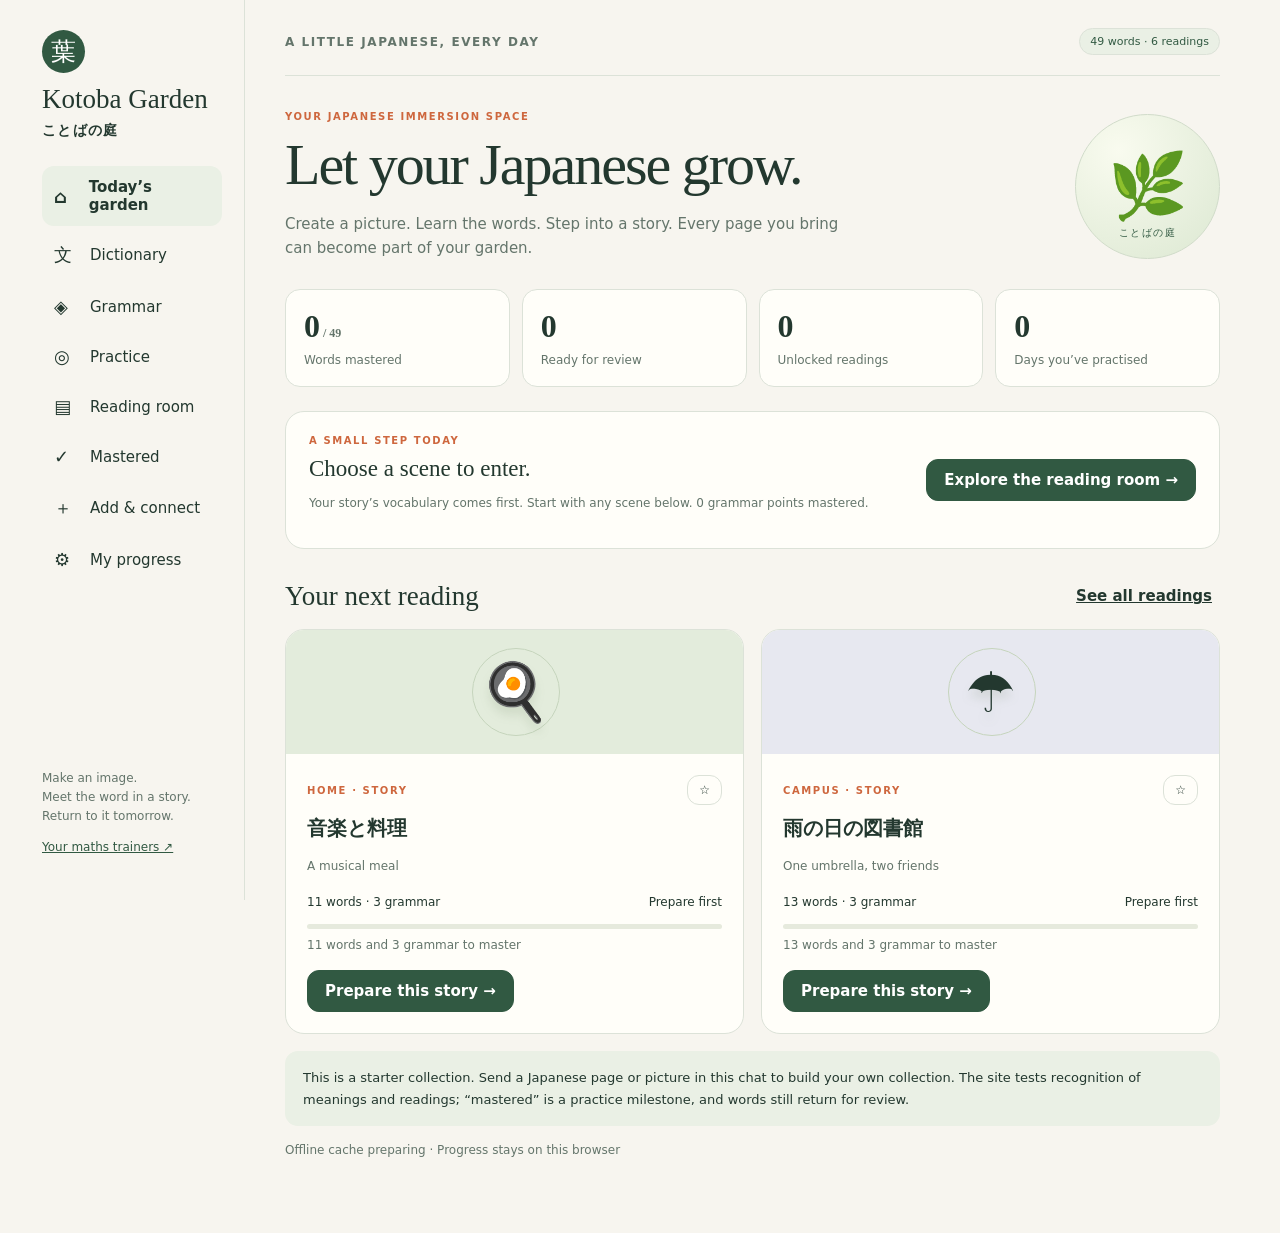
==== japanese/index.html @ fc30fb4b "Add Kotoba Garden Japanese vocabulary, grammar and gated reading practice" ====
<!doctype html><html lang="en"><head><meta charset="utf-8"><meta name="viewport" content="width=device-width,initial-scale=1"><meta name="theme-color" content="#315942"><meta name="description" content="A personal Japanese dictionary and reading garden. Build images, master vocabulary, and immerse yourself in stories."><title>Kotoba Garden · Japanese immersion</title><link rel="stylesheet" href="styles.css"></head><body>
<div class="shell"><aside class="sidebar"><div class="brand"><span class="seal" lang="ja">葉</span><div>Kotoba Garden<b>ことばの庭</b></div></div><nav class="nav" aria-label="Sections">
<button data-view="home"><span class="icon">⌂</span>Today’s garden</button><button data-view="dictionary"><span class="icon">文</span>Dictionary</button><button data-view="grammar"><span class="icon">◈</span>Grammar</button><button data-view="practice"><span class="icon">◎</span>Practice</button><button data-view="stories"><span class="icon">▤</span>Reading room</button><button data-view="mastered"><span class="icon">✓</span>Mastered</button><button data-view="sources"><span class="icon">＋</span>Add & connect</button><button data-view="settings"><span class="icon">⚙</span>My progress</button>
</nav><div class="sidenote">Make an image.<br>Meet the word in a story.<br>Return to it tomorrow.<p><a href="../">Your maths trainers ↗</a></p></div></aside><main class="main"><header class="topbar"><span class="label">A LITTLE JAPANESE, EVERY DAY</span><span id="content-status" class="pill">Starter collection</span></header><div id="storage-warning" class="notice warning hidden" role="alert"></div><div id="app"></div><footer class="statusline" id="save-status" aria-live="polite"></footer></main></div><dialog id="word-dialog" aria-label="Dictionary entry"></dialog><div id="toast" class="hidden" role="status"></div>
<script id="initial-content" type="application/json">{
  "schemaVersion": 1,
  "revision": "2026-10-12-starter-1",
  "updatedAt": "2026-10-12",
  "foundation": "Readings assume basic particles, pronouns, polite/past verb forms, それから, でも, だと／と, and こと. Target vocabulary and grammar are tested before each reading. These starter entries are not assumed mastered.",
  "sources": [
    {
      "id": "starter",
      "title": "Starter collection",
      "type": "original",
      "note": "Original learning material created for this site. Your pages and pictures will form separate source collections."
    }
  ],
  "words": [
    {
      "id": "class",
      "surface": "授業",
      "reading": "じゅぎょう",
      "meaning": "class; lesson",
      "tags": [
        "Campus"
      ],
      "icon": "📖",
      "scene": "Picture a classroom floating inside a giant open book.",
      "sourceId": "starter",
      "kanji": [
        {
          "char": "授",
          "meaning": "impart; teach",
          "reading": "じゅ"
        },
        {
          "char": "業",
          "meaning": "work; business",
          "reading": "ぎょう"
        }
      ],
      "forms": {},
      "example": {
        "jp": "授業が終わったあとで、友達と図書館に行きました。",
        "en": "After class finished, I went to the library with a friend."
      }
    },
    {
      "id": "end",
      "surface": "終わる",
      "reading": "おわる",
      "meaning": "to finish; to end",
      "tags": [
        "Everyday"
      ],
      "icon": "🏁",
      "scene": "A clock crosses a finish line and stops.",
      "sourceId": "starter",
      "kanji": [
        {
          "char": "終",
          "meaning": "end",
          "reading": "しゅう／お"
        }
      ],
      "forms": {
        "終わった": "おわった"
      },
      "example": {
        "jp": "授業が終わったあとで、友達と図書館に行きました。",
        "en": "After class finished, I went to the library with a friend."
      }
    },
    {
      "id": "friend",
      "surface": "友達",
      "reading": "ともだち",
      "meaning": "friend",
      "tags": [
        "Everyday"
      ],
      "icon": "🤝",
      "scene": "Picture a friend catching you before you fall.",
      "sourceId": "starter",
      "kanji": [
        {
          "char": "友",
          "meaning": "friend",
          "reading": "とも"
        },
        {
          "char": "達",
          "meaning": "reach; plural suffix",
          "reading": "たち"
        }
      ],
      "forms": {},
      "example": {
        "jp": "授業が終わったあとで、友達と図書館に行きました。",
        "en": "After class finished, I went to the library with a friend."
      }
    },
    {
      "id": "library",
      "surface": "図書館",
      "reading": "としょかん",
      "meaning": "library",
      "tags": [
        "Campus"
      ],
      "icon": "📚",
      "scene": "A building made entirely of stacked books.",
      "sourceId": "starter",
      "kanji": [
        {
          "char": "図",
          "meaning": "diagram",
          "reading": "と"
        },
        {
          "char": "書",
          "meaning": "write; book",
          "reading": "しょ"
        },
        {
          "char": "館",
          "meaning": "building",
          "reading": "かん"
        }
      ],
      "forms": {},
      "example": {
        "jp": "授業が終わったあとで、友達と図書館に行きました。",
        "en": "After class finished, I went to the library with a friend."
      }
    },
    {
      "id": "go",
      "surface": "行く",
      "reading": "いく",
      "meaning": "to go",
      "tags": [
        "Everyday"
      ],
      "icon": "🚶",
      "scene": "Walk through a doorway into a new scene.",
      "sourceId": "starter",
      "kanji": [
        {
          "char": "行",
          "meaning": "go",
          "reading": "い／こう"
        }
      ],
      "forms": {
        "行きました": "いきました"
      },
      "example": {
        "jp": "授業が終わったあとで、友達と図書館に行きました。",
        "en": "After class finished, I went to the library with a friend."
      }
    },
    {
      "id": "rain",
      "surface": "雨",
      "reading": "あめ",
      "meaning": "rain",
      "tags": [
        "Everyday"
      ],
      "icon": "🌧️",
      "scene": "An enormous cloud rains inside your room.",
      "sourceId": "starter",
      "kanji": [
        {
          "char": "雨",
          "meaning": "rain",
          "reading": "あめ"
        }
      ],
      "forms": {},
      "example": {
        "jp": "雨なので、友達が傘を貸してくれました。",
        "en": "Because it was raining, my friend lent me an umbrella."
      }
    },
    {
      "id": "umbrella",
      "surface": "傘",
      "reading": "かさ",
      "meaning": "umbrella",
      "tags": [
        "Everyday"
      ],
      "icon": "☂️",
      "scene": "A huge umbrella lifts you into the air.",
      "sourceId": "starter",
      "kanji": [
        {
          "char": "傘",
          "meaning": "umbrella",
          "reading": "かさ"
        }
      ],
      "forms": {},
      "example": {
        "jp": "雨なので、友達が傘を貸してくれました。",
        "en": "Because it was raining, my friend lent me an umbrella."
      }
    },
    {
      "id": "lend",
      "surface": "貸す",
      "reading": "かす",
      "meaning": "to lend",
      "tags": [
        "Everyday"
      ],
      "icon": "🫴",
      "scene": "Pass an umbrella to a friend with a return ribbon attached.",
      "sourceId": "starter",
      "kanji": [
        {
          "char": "貸",
          "meaning": "lend",
          "reading": "か"
        }
      ],
      "forms": {
        "貸して": "かして"
      },
      "example": {
        "jp": "雨なので、友達が傘を貸してくれました。",
        "en": "Because it was raining, my friend lent me an umbrella."
      }
    },
    {
      "id": "together",
      "surface": "一緒に",
      "reading": "いっしょに",
      "meaning": "together",
      "tags": [
        "Everyday"
      ],
      "icon": "👥",
      "scene": "Two people walk inside one enormous shoe.",
      "sourceId": "starter",
      "kanji": [
        {
          "char": "一",
          "meaning": "one",
          "reading": "いち"
        },
        {
          "char": "緒",
          "meaning": "cord; together",
          "reading": "しょ"
        }
      ],
      "forms": {},
      "example": {
        "jp": "一緒に本を読みました。友達が日本語を説明してくれました。",
        "en": "We read a book together. My friend explained the Japanese to me."
      }
    },
    {
      "id": "station",
      "surface": "駅",
      "reading": "えき",
      "meaning": "station",
      "tags": [
        "Travel"
      ],
      "icon": "🚉",
      "scene": "A tiny train station sits on your palm.",
      "sourceId": "starter",
      "kanji": [
        {
          "char": "駅",
          "meaning": "station",
          "reading": "えき"
        }
      ],
      "forms": {},
      "example": {
        "jp": "朝、友達と一緒に駅に行きました。それから、家に帰りました。",
        "en": "In the morning, I went to the station with my friend. Then I returned home."
      }
    },
    {
      "id": "last-train",
      "surface": "終電",
      "reading": "しゅうでん",
      "meaning": "last train",
      "tags": [
        "Travel"
      ],
      "icon": "🚆",
      "scene": "The final train pulls away as the moon waves goodbye.",
      "sourceId": "starter",
      "kanji": [
        {
          "char": "終",
          "meaning": "end",
          "reading": "しゅう／お"
        },
        {
          "char": "電",
          "meaning": "electricity",
          "reading": "でん"
        }
      ],
      "forms": {},
      "example": {
        "jp": "終電に間に合わなかったので、友達の家に泊まりました。",
        "en": "Because I missed the last train, I stayed at a friend’s house."
      }
    },
    {
      "id": "miss",
      "surface": "間に合わない",
      "reading": "まにあわない",
      "meaning": "not to make it in time",
      "tags": [
        "Travel"
      ],
      "icon": "⏰",
      "scene": "The train doors close a second before your hand arrives.",
      "sourceId": "starter",
      "kanji": [
        {
          "char": "間",
          "meaning": "interval",
          "reading": "ま"
        },
        {
          "char": "合",
          "meaning": "fit; join",
          "reading": "あ"
        }
      ],
      "forms": {
        "間に合わなかった": "まにあわなかった"
      },
      "example": {
        "jp": "終電に間に合わなかったので、友達の家に泊まりました。",
        "en": "Because I missed the last train, I stayed at a friend’s house."
      }
    },
    {
      "id": "house",
      "surface": "家",
      "reading": "いえ",
      "meaning": "house; home",
      "tags": [
        "Everyday"
      ],
      "icon": "🏠",
      "scene": "A warm house opens its arms to welcome you.",
      "sourceId": "starter",
      "kanji": [
        {
          "char": "家",
          "meaning": "house",
          "reading": "いえ"
        }
      ],
      "forms": {},
      "example": {
        "jp": "終電に間に合わなかったので、友達の家に泊まりました。",
        "en": "Because I missed the last train, I stayed at a friend’s house."
      }
    },
    {
      "id": "stay",
      "surface": "泊まる",
      "reading": "とまる",
      "meaning": "to stay overnight",
      "tags": [
        "Travel"
      ],
      "icon": "🛏️",
      "scene": "A suitcase falls asleep in a guest bed.",
      "sourceId": "starter",
      "kanji": [
        {
          "char": "泊",
          "meaning": "stay overnight",
          "reading": "と"
        }
      ],
      "forms": {
        "泊まりました": "とまりました"
      },
      "example": {
        "jp": "終電に間に合わなかったので、友達の家に泊まりました。",
        "en": "Because I missed the last train, I stayed at a friend’s house."
      }
    },
    {
      "id": "morning",
      "surface": "朝",
      "reading": "あさ",
      "meaning": "morning",
      "tags": [
        "Everyday"
      ],
      "icon": "🌅",
      "scene": "The sun pops out of your breakfast bowl.",
      "sourceId": "starter",
      "kanji": [
        {
          "char": "朝",
          "meaning": "morning",
          "reading": "あさ"
        }
      ],
      "forms": {},
      "example": {
        "jp": "朝、友達と一緒に駅に行きました。それから、家に帰りました。",
        "en": "In the morning, I went to the station with my friend. Then I returned home."
      }
    },
    {
      "id": "return",
      "surface": "帰る",
      "reading": "かえる",
      "meaning": "to return home",
      "tags": [
        "Travel"
      ],
      "icon": "↩️",
      "scene": "Follow a ribbon that curls back to your front door.",
      "sourceId": "starter",
      "kanji": [
        {
          "char": "帰",
          "meaning": "return",
          "reading": "かえ"
        }
      ],
      "forms": {
        "帰りました": "かえりました"
      },
      "example": {
        "jp": "朝、友達と一緒に駅に行きました。それから、家に帰りました。",
        "en": "In the morning, I went to the station with my friend. Then I returned home."
      }
    },
    {
      "id": "research",
      "surface": "研究",
      "reading": "けんきゅう",
      "meaning": "research",
      "tags": [
        "Engineering"
      ],
      "icon": "🔬",
      "scene": "Look through a microscope at a tiny world of questions.",
      "sourceId": "starter",
      "kanji": [
        {
          "char": "研",
          "meaning": "polish; study",
          "reading": "けん"
        },
        {
          "char": "究",
          "meaning": "investigate",
          "reading": "きゅう"
        }
      ],
      "forms": {}
    },
    {
      "id": "experiment",
      "surface": "実験",
      "reading": "じっけん",
      "meaning": "experiment",
      "tags": [
        "Engineering"
      ],
      "icon": "🧪",
      "scene": "A test tube launches a tiny rocket.",
      "sourceId": "starter",
      "kanji": [
        {
          "char": "実",
          "meaning": "truth; fruit",
          "reading": "じつ"
        },
        {
          "char": "験",
          "meaning": "test",
          "reading": "けん"
        }
      ],
      "forms": {},
      "example": {
        "jp": "実験の前に、先生の説明を聞きました。",
        "en": "Before the experiment, I listened to the teacher’s explanation."
      }
    },
    {
      "id": "fail",
      "surface": "失敗する",
      "reading": "しっぱいする",
      "meaning": "to fail; to make a mistake",
      "tags": [
        "Engineering"
      ],
      "icon": "💥",
      "scene": "A machine spits out a wonky wheel; you inspect it.",
      "sourceId": "starter",
      "kanji": [
        {
          "char": "失",
          "meaning": "lose",
          "reading": "しつ"
        },
        {
          "char": "敗",
          "meaning": "failure",
          "reading": "はい"
        }
      ],
      "forms": {
        "失敗しました": "しっぱいしました"
      },
      "example": {
        "jp": "でも、実験は失敗しました。友達が原因を調べてくれました。",
        "en": "But the experiment failed. My friend investigated the cause for me."
      }
    },
    {
      "id": "reason",
      "surface": "原因",
      "reading": "げんいん",
      "meaning": "cause; reason",
      "tags": [
        "Engineering"
      ],
      "icon": "🔎",
      "scene": "A magnifying glass traces a broken wire to its source.",
      "sourceId": "starter",
      "kanji": [
        {
          "char": "原",
          "meaning": "origin",
          "reading": "げん"
        },
        {
          "char": "因",
          "meaning": "cause",
          "reading": "いん"
        }
      ],
      "forms": {},
      "example": {
        "jp": "でも、実験は失敗しました。友達が原因を調べてくれました。",
        "en": "But the experiment failed. My friend investigated the cause for me."
      }
    },
    {
      "id": "investigate",
      "surface": "調べる",
      "reading": "しらべる",
      "meaning": "to investigate; to look up",
      "tags": [
        "Engineering"
      ],
      "icon": "🕵️",
      "scene": "Search a mountain of papers with a giant magnifying glass.",
      "sourceId": "starter",
      "kanji": [
        {
          "char": "調",
          "meaning": "investigate; tune",
          "reading": "しら"
        }
      ],
      "forms": {
        "調べて": "しらべて"
      },
      "example": {
        "jp": "でも、実験は失敗しました。友達が原因を調べてくれました。",
        "en": "But the experiment failed. My friend investigated the cause for me."
      }
    },
    {
      "id": "explain",
      "surface": "説明する",
      "reading": "せつめいする",
      "meaning": "to explain",
      "tags": [
        "Campus"
      ],
      "icon": "💬",
      "scene": "A diagram escapes from your mouth into a speech bubble.",
      "sourceId": "starter",
      "kanji": [
        {
          "char": "説",
          "meaning": "explain",
          "reading": "せつ"
        },
        {
          "char": "明",
          "meaning": "bright; clear",
          "reading": "めい"
        }
      ],
      "forms": {
        "説明して": "せつめいして",
        "説明": "せつめい"
      },
      "example": {
        "jp": "一緒に本を読みました。友達が日本語を説明してくれました。",
        "en": "We read a book together. My friend explained the Japanese to me."
      }
    },
    {
      "id": "again",
      "surface": "もう一度",
      "reading": "もういちど",
      "meaning": "once again; one more time",
      "tags": [
        "Everyday"
      ],
      "icon": "🔁",
      "scene": "A rewind arrow pulls a scene back to its beginning.",
      "sourceId": "starter",
      "kanji": [
        {
          "char": "一",
          "meaning": "one",
          "reading": "いち"
        },
        {
          "char": "度",
          "meaning": "degree; occurrence",
          "reading": "ど"
        }
      ],
      "forms": {},
      "example": {
        "jp": "原因が分かったあとで、一緒にもう一度実験をしました。",
        "en": "After we understood the cause, we did the experiment together once more."
      }
    },
    {
      "id": "do",
      "surface": "する",
      "reading": "する",
      "meaning": "to do",
      "tags": [
        "Everyday"
      ],
      "icon": "⚙️",
      "scene": "Push a giant button that makes an action happen.",
      "sourceId": "starter",
      "kanji": [],
      "forms": {
        "しました": "しました"
      },
      "example": {
        "jp": "原因が分かったあとで、一緒にもう一度実験をしました。",
        "en": "After we understood the cause, we did the experiment together once more."
      }
    },
    {
      "id": "cook",
      "surface": "料理",
      "reading": "りょうり",
      "meaning": "cooking; cuisine",
      "tags": [
        "Home"
      ],
      "icon": "🍳",
      "scene": "A frying pan becomes a stage for dancing vegetables.",
      "sourceId": "starter",
      "kanji": [
        {
          "char": "料",
          "meaning": "material; fee",
          "reading": "りょう"
        },
        {
          "char": "理",
          "meaning": "reason; principle",
          "reading": "り"
        }
      ],
      "forms": {},
      "example": {
        "jp": "友達が料理を作ってくれました。おいしかったです。",
        "en": "My friend cooked for me. It was delicious."
      }
    },
    {
      "id": "music",
      "surface": "音楽",
      "reading": "おんがく",
      "meaning": "music",
      "tags": [
        "Home"
      ],
      "icon": "🎵",
      "scene": "Musical notes bounce around your kitchen.",
      "sourceId": "starter",
      "kanji": [
        {
          "char": "音",
          "meaning": "sound",
          "reading": "おん"
        },
        {
          "char": "楽",
          "meaning": "music; ease",
          "reading": "がく"
        }
      ],
      "forms": {},
      "example": {
        "jp": "音楽を聞きながら、料理を作りました。",
        "en": "I cooked while listening to music."
      }
    },
    {
      "id": "listen",
      "surface": "聞く",
      "reading": "きく",
      "meaning": "to listen; to hear; to ask",
      "tags": [
        "Everyday"
      ],
      "icon": "👂",
      "scene": "An enormous ear catches floating musical notes.",
      "sourceId": "starter",
      "kanji": [
        {
          "char": "聞",
          "meaning": "hear",
          "reading": "き"
        }
      ],
      "forms": {
        "聞きました": "ききました",
        "聞き": "きき",
        "聞きます": "ききます"
      },
      "example": {
        "jp": "実験の前に、先生の説明を聞きました。",
        "en": "Before the experiment, I listened to the teacher’s explanation."
      }
    },
    {
      "id": "make",
      "surface": "作る",
      "reading": "つくる",
      "meaning": "to make",
      "tags": [
        "Home"
      ],
      "icon": "🛠️",
      "scene": "Build a bowl of food with tiny construction tools.",
      "sourceId": "starter",
      "kanji": [
        {
          "char": "作",
          "meaning": "make",
          "reading": "つく"
        }
      ],
      "forms": {
        "作って": "つくって",
        "作る": "つくる",
        "作りました": "つくりました",
        "作った": "つくった"
      },
      "example": {
        "jp": "友達が料理を作ってくれました。おいしかったです。",
        "en": "My friend cooked for me. It was delicious."
      }
    },
    {
      "id": "vegetable",
      "surface": "野菜",
      "reading": "やさい",
      "meaning": "vegetable",
      "tags": [
        "Home"
      ],
      "icon": "🥬",
      "scene": "A cabbage rolls across your kitchen like a bowling ball.",
      "sourceId": "starter",
      "kanji": [
        {
          "char": "野",
          "meaning": "field",
          "reading": "や"
        },
        {
          "char": "菜",
          "meaning": "vegetable",
          "reading": "さい"
        }
      ],
      "forms": {},
      "example": {
        "jp": "料理を作る前に、野菜を買いました。",
        "en": "Before cooking, I bought vegetables."
      }
    },
    {
      "id": "buy",
      "surface": "買う",
      "reading": "かう",
      "meaning": "to buy",
      "tags": [
        "Home"
      ],
      "icon": "🛒",
      "scene": "An enormous coin turns into a bag of vegetables.",
      "sourceId": "starter",
      "kanji": [
        {
          "char": "買",
          "meaning": "buy",
          "reading": "か"
        }
      ],
      "forms": {
        "買いました": "かいました"
      },
      "example": {
        "jp": "料理を作る前に、野菜を買いました。",
        "en": "Before cooking, I bought vegetables."
      }
    },
    {
      "id": "delicious",
      "surface": "おいしい",
      "reading": "おいしい",
      "meaning": "delicious; tasty",
      "tags": [
        "Home"
      ],
      "icon": "😋",
      "scene": "A bowl sparkles as you taste it.",
      "sourceId": "starter",
      "kanji": [],
      "forms": {
        "おいしかった": "おいしかった"
      },
      "example": {
        "jp": "友達が料理を作ってくれました。おいしかったです。",
        "en": "My friend cooked for me. It was delicious."
      }
    },
    {
      "id": "eat",
      "surface": "食べる",
      "reading": "たべる",
      "meaning": "to eat",
      "tags": [
        "Home"
      ],
      "icon": "🥢",
      "scene": "Chopsticks lift a giant glowing bite.",
      "sourceId": "starter",
      "kanji": [
        {
          "char": "食",
          "meaning": "eat",
          "reading": "た"
        }
      ],
      "forms": {
        "食べました": "たべました"
      },
      "example": {
        "jp": "作ったあとで、友達と一緒に食べました。おいしかったです。",
        "en": "After making the meal, I ate together with a friend. It was delicious."
      }
    },
    {
      "id": "practice",
      "surface": "練習",
      "reading": "れんしゅう",
      "meaning": "practice",
      "tags": [
        "Learning"
      ],
      "icon": "🎯",
      "scene": "Repeat a throw until every arrow lands in the centre.",
      "sourceId": "starter",
      "kanji": [
        {
          "char": "練",
          "meaning": "train; refine",
          "reading": "れん"
        },
        {
          "char": "習",
          "meaning": "learn",
          "reading": "しゅう"
        }
      ],
      "forms": {
        "練習します": "れんしゅうします",
        "練習しました": "れんしゅうしました",
        "練習する": "れんしゅうする"
      },
      "example": {
        "jp": "私は毎日、少し日本語を練習します。難しかったら、先生に聞きます。",
        "en": "I practise a little Japanese every day. If it is difficult, I ask my teacher."
      }
    },
    {
      "id": "every-day",
      "surface": "毎日",
      "reading": "まいにち",
      "meaning": "every day",
      "tags": [
        "Learning"
      ],
      "icon": "🗓️",
      "scene": "A calendar walks one step forward each morning.",
      "sourceId": "starter",
      "kanji": [
        {
          "char": "毎",
          "meaning": "every",
          "reading": "まい"
        },
        {
          "char": "日",
          "meaning": "day; sun",
          "reading": "にち"
        }
      ],
      "forms": {},
      "example": {
        "jp": "私は毎日、少し日本語を練習します。難しかったら、先生に聞きます。",
        "en": "I practise a little Japanese every day. If it is difficult, I ask my teacher."
      }
    },
    {
      "id": "little",
      "surface": "少し",
      "reading": "すこし",
      "meaning": "a little; a bit",
      "tags": [
        "Learning"
      ],
      "icon": "🤏",
      "scene": "A tiny drop fills a cup a little at a time.",
      "sourceId": "starter",
      "kanji": [
        {
          "char": "少",
          "meaning": "few; little",
          "reading": "すこ"
        }
      ],
      "forms": {},
      "example": {
        "jp": "私は毎日、少し日本語を練習します。難しかったら、先生に聞きます。",
        "en": "I practise a little Japanese every day. If it is difficult, I ask my teacher."
      }
    },
    {
      "id": "continue",
      "surface": "続ける",
      "reading": "つづける",
      "meaning": "to continue",
      "tags": [
        "Learning"
      ],
      "icon": "🧵",
      "scene": "Keep pulling an endless thread through your hands.",
      "sourceId": "starter",
      "kanji": [
        {
          "char": "続",
          "meaning": "continue",
          "reading": "つづ"
        }
      ],
      "forms": {
        "続けます": "つづけます"
      },
      "example": {
        "jp": "毎日続けるので、少し分かります。練習は大切だと思います。",
        "en": "Because I keep going every day, I understand a little. I think practice is important."
      }
    },
    {
      "id": "difficult",
      "surface": "難しい",
      "reading": "むずかしい",
      "meaning": "difficult",
      "tags": [
        "Learning"
      ],
      "icon": "🧩",
      "scene": "A puzzle piece grows into a mountain.",
      "sourceId": "starter",
      "kanji": [
        {
          "char": "難",
          "meaning": "difficult",
          "reading": "むずか"
        }
      ],
      "forms": {
        "難しかった": "むずかしかった"
      },
      "example": {
        "jp": "私は毎日、少し日本語を練習します。難しかったら、先生に聞きます。",
        "en": "I practise a little Japanese every day. If it is difficult, I ask my teacher."
      }
    },
    {
      "id": "understand",
      "surface": "分かる",
      "reading": "わかる",
      "meaning": "to understand",
      "tags": [
        "Learning"
      ],
      "icon": "💡",
      "scene": "A bulb lights up when two puzzle pieces connect.",
      "sourceId": "starter",
      "kanji": [
        {
          "char": "分",
          "meaning": "part; understand",
          "reading": "わ"
        }
      ],
      "forms": {
        "分かった": "わかった",
        "分かります": "わかります",
        "分かりました": "わかりました"
      },
      "example": {
        "jp": "原因が分かったあとで、一緒にもう一度実験をしました。",
        "en": "After we understood the cause, we did the experiment together once more."
      }
    },
    {
      "id": "important",
      "surface": "大切",
      "reading": "たいせつ",
      "meaning": "important; precious",
      "tags": [
        "Learning"
      ],
      "icon": "💎",
      "scene": "Hold a small glowing diamond carefully in both hands.",
      "sourceId": "starter",
      "kanji": [
        {
          "char": "大",
          "meaning": "big",
          "reading": "たい"
        },
        {
          "char": "切",
          "meaning": "cut; earnest",
          "reading": "せつ"
        }
      ],
      "forms": {},
      "example": {
        "jp": "毎日続けるので、少し分かります。練習は大切だと思います。",
        "en": "Because I keep going every day, I understand a little. I think practice is important."
      }
    },
    {
      "id": "think",
      "surface": "思う",
      "reading": "おもう",
      "meaning": "to think",
      "tags": [
        "Learning"
      ],
      "icon": "💭",
      "scene": "A thought bubble grows into a miniature world.",
      "sourceId": "starter",
      "kanji": [
        {
          "char": "思",
          "meaning": "think",
          "reading": "おも"
        }
      ],
      "forms": {
        "思います": "おもいます"
      },
      "example": {
        "jp": "毎日続けるので、少し分かります。練習は大切だと思います。",
        "en": "Because I keep going every day, I understand a little. I think practice is important."
      }
    },
    {
      "id": "japanese",
      "surface": "日本語",
      "reading": "にほんご",
      "meaning": "Japanese language",
      "tags": [
        "Learning"
      ],
      "icon": "🇯🇵",
      "scene": "Japanese characters float around you like speech bubbles.",
      "sourceId": "starter",
      "kanji": [
        {
          "char": "日",
          "meaning": "day; sun",
          "reading": "にち"
        },
        {
          "char": "本",
          "meaning": "book; origin",
          "reading": "ほん"
        },
        {
          "char": "語",
          "meaning": "language",
          "reading": "ご"
        }
      ],
      "forms": {},
      "example": {
        "jp": "一緒に本を読みました。友達が日本語を説明してくれました。",
        "en": "We read a book together. My friend explained the Japanese to me."
      }
    },
    {
      "id": "help",
      "surface": "手伝う",
      "reading": "てつだう",
      "meaning": "to help; to assist",
      "tags": [
        "Everyday"
      ],
      "icon": "🙌",
      "scene": "A second pair of hands appears to lift a heavy box.",
      "sourceId": "starter",
      "kanji": [
        {
          "char": "手",
          "meaning": "hand",
          "reading": "て"
        },
        {
          "char": "伝",
          "meaning": "transmit",
          "reading": "つだ"
        }
      ],
      "forms": {
        "手伝って": "てつだって",
        "手伝い": "てつだい"
      },
      "example": {
        "jp": "友達が難しい日本語を説明してくれました。練習を手伝ってくれたので、少し分かりました。",
        "en": "My friend explained difficult Japanese to me. Because they helped me practise, I understood a little."
      }
    },
    {
      "id": "thankful",
      "surface": "ありがたい",
      "reading": "ありがたい",
      "meaning": "to be grateful; appreciated",
      "tags": [
        "Everyday"
      ],
      "icon": "✨",
      "scene": "Warm light spreads from a helping hand.",
      "sourceId": "starter",
      "kanji": [],
      "forms": {},
      "example": {
        "jp": "友達の手伝いはありがたいです。一緒に練習することは大切だと思います。",
        "en": "I am grateful for my friend’s help. I think practising together is important."
      }
    },
    {
      "id": "teacher",
      "surface": "先生",
      "reading": "せんせい",
      "meaning": "teacher",
      "tags": [
        "Campus"
      ],
      "icon": "🧑‍🏫",
      "scene": "A teacher draws a doorway on the board and opens it.",
      "sourceId": "starter",
      "kanji": [
        {
          "char": "先",
          "meaning": "ahead; previous",
          "reading": "せん"
        },
        {
          "char": "生",
          "meaning": "life; birth",
          "reading": "せい"
        }
      ],
      "forms": {},
      "example": {
        "jp": "実験の前に、先生の説明を聞きました。",
        "en": "Before the experiment, I listened to the teacher’s explanation."
      }
    },
    {
      "id": "book",
      "surface": "本",
      "reading": "ほん",
      "meaning": "book",
      "tags": [
        "Campus"
      ],
      "icon": "📕",
      "scene": "A giant book opens like a door.",
      "sourceId": "starter",
      "kanji": [
        {
          "char": "本",
          "meaning": "book; origin",
          "reading": "ほん"
        }
      ],
      "forms": {},
      "example": {
        "jp": "一緒に本を読みました。友達が日本語を説明してくれました。",
        "en": "We read a book together. My friend explained the Japanese to me."
      }
    },
    {
      "id": "read",
      "surface": "読む",
      "reading": "よむ",
      "meaning": "to read",
      "tags": [
        "Learning"
      ],
      "icon": "👀",
      "scene": "Your eyes ride along a line of characters.",
      "sourceId": "starter",
      "kanji": [
        {
          "char": "読",
          "meaning": "read",
          "reading": "よ"
        }
      ],
      "forms": {
        "読みました": "よみました",
        "読みます": "よみます"
      },
      "example": {
        "jp": "一緒に本を読みました。友達が日本語を説明してくれました。",
        "en": "We read a book together. My friend explained the Japanese to me."
      }
    },
    {
      "id": "today",
      "surface": "今日",
      "reading": "きょう",
      "meaning": "today",
      "tags": [
        "Everyday"
      ],
      "icon": "📍",
      "scene": "Put a bright pin on the current calendar square.",
      "sourceId": "starter",
      "kanji": [
        {
          "char": "今",
          "meaning": "now",
          "reading": "きょう／いま"
        },
        {
          "char": "日",
          "meaning": "day; sun",
          "reading": "にち"
        }
      ],
      "forms": {},
      "example": {
        "jp": "今日、授業が終わったあとで、友達と日本語を練習しました。",
        "en": "Today, after class ended, I practised Japanese with a friend."
      }
    },
    {
      "id": "borrow",
      "surface": "借りる",
      "reading": "かりる",
      "meaning": "to borrow",
      "tags": [
        "Everyday"
      ],
      "icon": "📥",
      "scene": "Receive a book with a return-date flag.",
      "sourceId": "starter",
      "kanji": [
        {
          "char": "借",
          "meaning": "borrow",
          "reading": "か"
        }
      ],
      "forms": {}
    },
    {
      "id": "before",
      "surface": "前",
      "reading": "まえ",
      "meaning": "before; in front",
      "tags": [
        "Everyday"
      ],
      "icon": "⬅️",
      "scene": "Stand in front of a door before it opens.",
      "sourceId": "starter",
      "kanji": [
        {
          "char": "前",
          "meaning": "before",
          "reading": "まえ"
        }
      ],
      "forms": {},
      "example": {
        "jp": "実験の前に、先生の説明を聞きました。",
        "en": "Before the experiment, I listened to the teacher’s explanation."
      }
    }
  ],
  "grammar": [
    {
      "id": "after",
      "title": "〜たあとで",
      "meaning": "after doing something",
      "form": "Verb た-form + あとで",
      "explanation": "Use this to place one action after another. The first verb is in the た-form even when talking about a future sequence.",
      "example": "授業が終わったあとで、図書館に行きます。",
      "translation": "After class finishes, I will go to the library.",
      "questions": [
        {
          "prompt": "授業が終わった＿＿、図書館に行きました。",
          "options": [
            "あとで",
            "ながら",
            "前に"
          ],
          "answer": 0,
          "explanation": "終わったあとで means after class finished."
        },
        {
          "prompt": "Which form goes before あとで?",
          "options": [
            "Verb た-form",
            "Verb ます-form",
            "Verb ない-form"
          ],
          "answer": 0,
          "explanation": "Use the completed-action た-form: 読んだあとで."
        }
      ]
    },
    {
      "id": "because",
      "title": "〜ので",
      "meaning": "because; since",
      "form": "Plain clause + ので (noun / な-adjective + なので)",
      "explanation": "Give a reason before stating the result. With a noun or な-adjective, use な before ので.",
      "example": "雨なので、傘を借りました。",
      "translation": "Because it was raining, I borrowed an umbrella.",
      "questions": [
        {
          "prompt": "雨＿＿、傘を借りました。",
          "options": [
            "なので",
            "をので",
            "にので"
          ],
          "answer": 0,
          "explanation": "雨 is a noun, so use 雨なので."
        },
        {
          "prompt": "終電に間に合わなかったので、友達の家に泊まりました。 What is the reason?",
          "options": [
            "Missing the last train",
            "Staying with a friend",
            "Returning home"
          ],
          "answer": 0,
          "explanation": "The clause before ので gives the reason."
        }
      ]
    },
    {
      "id": "favor",
      "title": "〜てくれる",
      "meaning": "someone does something for me / us",
      "form": "Verb て-form + くれる",
      "explanation": "Describe someone’s action as a benefit to you or your group. The person doing the action is the subject.",
      "example": "友達が傘を貸してくれました。",
      "translation": "My friend lent me an umbrella (as a favour).",
      "questions": [
        {
          "prompt": "友達が傘を貸して＿＿。",
          "options": [
            "くれました",
            "いました",
            "みました"
          ],
          "answer": 0,
          "explanation": "くれました presents lending the umbrella as a favour to you."
        },
        {
          "prompt": "先生が説明してくれました。 Who explained?",
          "options": [
            "The teacher",
            "I did",
            "Nobody"
          ],
          "answer": 0,
          "explanation": "先生が identifies the person doing the favour."
        }
      ]
    },
    {
      "id": "while",
      "title": "〜ながら",
      "meaning": "while doing; at the same time",
      "form": "Verb ます-stem + ながら",
      "explanation": "Connect two actions done by the same person. The main action comes at the end.",
      "example": "音楽を聞きながら、料理を作ります。",
      "translation": "I cook while listening to music.",
      "questions": [
        {
          "prompt": "音楽を＿＿ながら、料理を作ります。",
          "options": [
            "聞き",
            "聞く",
            "聞いた"
          ],
          "answer": 0,
          "explanation": "Remove ます from 聞きます, then add ながら."
        },
        {
          "prompt": "本を読みながら、音楽を聞きます。 Who performs the two actions?",
          "options": [
            "The same person",
            "Two different people",
            "The sentence requires a teacher"
          ],
          "answer": 0,
          "explanation": "In this use, the same person reads and listens."
        }
      ]
    },
    {
      "id": "before",
      "title": "〜前に",
      "meaning": "before doing something",
      "form": "Verb dictionary form + 前に / noun + の前に",
      "explanation": "State an action that happens before another action. Keep the verb before 前に in dictionary form.",
      "example": "料理を作る前に、野菜を買います。",
      "translation": "Before cooking, I buy vegetables.",
      "questions": [
        {
          "prompt": "料理を＿＿前に、野菜を買います。",
          "options": [
            "作る",
            "作った",
            "作り"
          ],
          "answer": 0,
          "explanation": "Use dictionary form: 作る前に."
        },
        {
          "prompt": "実験の前に、先生の説明を聞きました。 What happened first?",
          "options": [
            "Listening to the explanation",
            "Doing the experiment",
            "Buying vegetables"
          ],
          "answer": 0,
          "explanation": "実験の前に places listening before the experiment."
        }
      ]
    },
    {
      "id": "if",
      "title": "〜たら",
      "meaning": "if; when (a condition is met)",
      "form": "Verb た-form + ら",
      "explanation": "State a condition and its result, or something discovered when an event happens. Example: 読んだ → 読んだら.",
      "example": "難しかったら、先生に聞きます。",
      "translation": "If it is difficult, I will ask the teacher.",
      "questions": [
        {
          "prompt": "本を＿＿、少し分かりました。",
          "options": [
            "読んだら",
            "読みながら",
            "読む前に"
          ],
          "answer": 0,
          "explanation": "読んだら can mean when / after I read it, I understood a little."
        },
        {
          "prompt": "難しかったら、先生に聞きます。 What is the condition?",
          "options": [
            "It being difficult",
            "The teacher going home",
            "The rain stopping"
          ],
          "answer": 0,
          "explanation": "難しかったら means if it is difficult."
        }
      ]
    }
  ],
  "stories": [
    {
      "id": "rain-library",
      "title": "雨の日の図書館",
      "subtitle": "One umbrella, two friends",
      "context": "Campus",
      "icon": "☂️",
      "scene": "Imagine two students squeezed under one umbrella, walking toward a building made of books.",
      "grammarIds": [
        "after",
        "because",
        "favor"
      ],
      "wordIds": [
        "class",
        "end",
        "friend",
        "library",
        "go",
        "rain",
        "umbrella",
        "lend",
        "together",
        "book",
        "read",
        "japanese",
        "explain"
      ],
      "paragraphs": [
        {
          "jp": "[[class|授業]]が[[end|終わった]]あとで、[[friend|友達]]と[[library|図書館]]に[[go|行きました]]。",
          "en": "After class finished, I went to the library with a friend."
        },
        {
          "jp": "[[rain|雨]]なので、[[friend|友達]]が[[umbrella|傘]]を[[lend|貸して]]くれました。",
          "en": "Because it was raining, my friend lent me an umbrella."
        },
        {
          "jp": "[[together|一緒に]][[book|本]]を[[read|読みました]]。[[friend|友達]]が[[japanese|日本語]]を[[explain|説明して]]くれました。",
          "en": "We read a book together. My friend explained the Japanese to me."
        }
      ],
      "questions": [
        {
          "prompt": "Where did they go after class?",
          "options": [
            "The library",
            "The station",
            "A friend’s house"
          ],
          "answer": 0,
          "explanation": "The first sentence says 図書館に行きました."
        },
        {
          "prompt": "Why did the friend lend an umbrella?",
          "options": [
            "It was raining",
            "The experiment failed",
            "They missed the train"
          ],
          "answer": 0,
          "explanation": "雨なので gives the reason."
        },
        {
          "prompt": "What did the friend explain?",
          "options": [
            "Japanese",
            "Cooking",
            "A train timetable"
          ],
          "answer": 0,
          "explanation": "日本語を説明してくれました."
        }
      ],
      "kind": "Story",
      "sourceId": "starter",
      "createdAt": "2026-10-12"
    },
    {
      "id": "last-train-home",
      "title": "終電のあとで",
      "subtitle": "An unexpected overnight stay",
      "context": "Travel",
      "icon": "🌙",
      "scene": "The last train disappears under a moon; a friend opens a warm door.",
      "grammarIds": [
        "because",
        "favor"
      ],
      "wordIds": [
        "last-train",
        "miss",
        "friend",
        "house",
        "stay",
        "cook",
        "make",
        "delicious",
        "morning",
        "together",
        "station",
        "go",
        "return"
      ],
      "paragraphs": [
        {
          "jp": "[[last-train|終電]]に[[miss|間に合わなかった]]ので、[[friend|友達]]の[[house|家]]に[[stay|泊まりました]]。",
          "en": "Because I missed the last train, I stayed at a friend’s house."
        },
        {
          "jp": "[[friend|友達]]が[[cook|料理]]を[[make|作って]]くれました。[[delicious|おいしかった]]です。",
          "en": "My friend cooked for me. It was delicious."
        },
        {
          "jp": "[[morning|朝]]、[[friend|友達]]と[[together|一緒に]][[station|駅]]に[[go|行きました]]。それから、[[house|家]]に[[return|帰りました]]。",
          "en": "In the morning, I went to the station with my friend. Then I returned home."
        }
      ],
      "questions": [
        {
          "prompt": "Why did the narrator stay overnight?",
          "options": [
            "They missed the last train",
            "They had research to do",
            "They wanted to borrow a book"
          ],
          "answer": 0,
          "explanation": "終電に間に合わなかったので gives the reason."
        },
        {
          "prompt": "What did the friend do for the narrator?",
          "options": [
            "Cooked a meal",
            "Bought a book",
            "Explained an experiment"
          ],
          "answer": 0,
          "explanation": "料理を作ってくれました."
        },
        {
          "prompt": "When did they go to the station?",
          "options": [
            "In the morning",
            "Before dinner",
            "During class"
          ],
          "answer": 0,
          "explanation": "朝 starts the final paragraph."
        }
      ],
      "kind": "Story",
      "sourceId": "starter",
      "createdAt": "2026-10-12"
    },
    {
      "id": "lab-second-try",
      "title": "もう一度、実験",
      "subtitle": "The second attempt",
      "context": "Engineering",
      "icon": "🧪",
      "scene": "A failed test tube becomes a magnifying glass; two researchers trace the cause.",
      "grammarIds": [
        "before",
        "after",
        "favor"
      ],
      "wordIds": [
        "experiment",
        "before",
        "teacher",
        "explain",
        "listen",
        "fail",
        "friend",
        "reason",
        "investigate",
        "understand",
        "together",
        "again",
        "do"
      ],
      "paragraphs": [
        {
          "jp": "[[experiment|実験]]の[[before|前]]に、[[teacher|先生]]の[[explain|説明]]を[[listen|聞きました]]。",
          "en": "Before the experiment, I listened to the teacher’s explanation."
        },
        {
          "jp": "でも、[[experiment|実験]]は[[fail|失敗しました]]。[[friend|友達]]が[[reason|原因]]を[[investigate|調べて]]くれました。",
          "en": "But the experiment failed. My friend investigated the cause for me."
        },
        {
          "jp": "[[reason|原因]]が[[understand|分かった]]あとで、[[together|一緒に]][[again|もう一度]][[experiment|実験]]を[[do|しました]]。",
          "en": "After we understood the cause, we did the experiment together once more."
        }
      ],
      "questions": [
        {
          "prompt": "What happened before the experiment?",
          "options": [
            "The narrator listened to an explanation",
            "The narrator went home",
            "The friend cooked"
          ],
          "answer": 0,
          "explanation": "実験の前に、先生の説明を聞きました."
        },
        {
          "prompt": "What did the friend investigate?",
          "options": [
            "The cause of the failure",
            "The train route",
            "The price of vegetables"
          ],
          "answer": 0,
          "explanation": "原因を調べてくれました."
        },
        {
          "prompt": "What did they do after understanding the cause?",
          "options": [
            "Tried the experiment again",
            "Stopped studying Japanese",
            "Went to the station"
          ],
          "answer": 0,
          "explanation": "もう一度実験をしました."
        }
      ],
      "kind": "Story",
      "sourceId": "starter",
      "createdAt": "2026-10-12"
    },
    {
      "id": "music-kitchen",
      "title": "音楽と料理",
      "subtitle": "A musical meal",
      "context": "Home",
      "icon": "🍳",
      "scene": "Notes bounce off vegetables while you stir a pan.",
      "grammarIds": [
        "before",
        "while",
        "after"
      ],
      "wordIds": [
        "cook",
        "make",
        "before",
        "vegetable",
        "buy",
        "music",
        "listen",
        "friend",
        "together",
        "eat",
        "delicious"
      ],
      "paragraphs": [
        {
          "jp": "[[cook|料理]]を[[make|作る]][[before|前]]に、[[vegetable|野菜]]を[[buy|買いました]]。",
          "en": "Before cooking, I bought vegetables."
        },
        {
          "jp": "[[music|音楽]]を[[listen|聞き]]ながら、[[cook|料理]]を[[make|作りました]]。",
          "en": "I cooked while listening to music."
        },
        {
          "jp": "[[make|作った]]あとで、[[friend|友達]]と[[together|一緒に]][[eat|食べました]]。[[delicious|おいしかった]]です。",
          "en": "After making the meal, I ate together with a friend. It was delicious."
        }
      ],
      "questions": [
        {
          "prompt": "What did the narrator do before cooking?",
          "options": [
            "Bought vegetables",
            "Read a book",
            "Missed the train"
          ],
          "answer": 0,
          "explanation": "野菜を買いました."
        },
        {
          "prompt": "What happened at the same time as cooking?",
          "options": [
            "Listening to music",
            "Going to class",
            "Doing an experiment"
          ],
          "answer": 0,
          "explanation": "聞きながら connects listening to cooking."
        },
        {
          "prompt": "Who ate with the narrator?",
          "options": [
            "A friend",
            "The teacher",
            "Nobody"
          ],
          "answer": 0,
          "explanation": "友達と一緒に食べました."
        }
      ],
      "kind": "Story",
      "sourceId": "starter",
      "createdAt": "2026-10-12"
    },
    {
      "id": "daily-practice",
      "title": "少しずつの練習",
      "subtitle": "Why small practice matters",
      "context": "Learning",
      "icon": "🌱",
      "scene": "One drop each day waters a plant whose leaves are Japanese characters.",
      "grammarIds": [
        "if",
        "because"
      ],
      "wordIds": [
        "every-day",
        "little",
        "japanese",
        "practice",
        "difficult",
        "teacher",
        "listen",
        "continue",
        "understand",
        "important",
        "think",
        "friend",
        "together",
        "book",
        "read"
      ],
      "paragraphs": [
        {
          "jp": "私は[[every-day|毎日]]、[[little|少し]][[japanese|日本語]]を[[practice|練習します]]。[[difficult|難しかった]]ら、[[teacher|先生]]に[[listen|聞きます]]。",
          "en": "I practise a little Japanese every day. If it is difficult, I ask my teacher."
        },
        {
          "jp": "[[every-day|毎日]][[continue|続ける]]ので、[[little|少し]][[understand|分かります]]。[[practice|練習]]は[[important|大切]]だと[[think|思います]]。",
          "en": "Because I keep going every day, I understand a little. I think practice is important."
        },
        {
          "jp": "[[friend|友達]]と[[together|一緒に]][[book|本]]を[[read|読みます]]。[[japanese|日本語]]の[[practice|練習]]を[[continue|続けます]]。",
          "en": "I read a book together with a friend. I will continue practising Japanese."
        }
      ],
      "questions": [
        {
          "prompt": "What does the writer do every day?",
          "options": [
            "Practises a little Japanese",
            "Conducts an experiment",
            "Borrows an umbrella"
          ],
          "answer": 0,
          "explanation": "毎日、少し日本語を練習します."
        },
        {
          "prompt": "What does the writer do if something is difficult?",
          "options": [
            "Asks the teacher",
            "Stops permanently",
            "Cooks dinner"
          ],
          "answer": 0,
          "explanation": "難しかったら、先生に聞きます."
        },
        {
          "prompt": "What opinion does the writer express?",
          "options": [
            "Practice is important",
            "Rain is important",
            "Missing trains is helpful"
          ],
          "answer": 0,
          "explanation": "練習は大切だと思います."
        }
      ],
      "kind": "Short essay",
      "sourceId": "starter",
      "createdAt": "2026-10-12"
    },
    {
      "id": "help-gratitude",
      "title": "友達の手伝い",
      "subtitle": "Help that matters",
      "context": "Campus",
      "icon": "🤝",
      "scene": "A second pair of hands helps lift a giant book; warm light fills the room.",
      "grammarIds": [
        "after",
        "favor",
        "because"
      ],
      "wordIds": [
        "today",
        "class",
        "end",
        "friend",
        "japanese",
        "practice",
        "difficult",
        "explain",
        "help",
        "little",
        "understand",
        "thankful",
        "together",
        "important",
        "think"
      ],
      "paragraphs": [
        {
          "jp": "[[today|今日]]、[[class|授業]]が[[end|終わった]]あとで、[[friend|友達]]と[[japanese|日本語]]を[[practice|練習しました]]。",
          "en": "Today, after class ended, I practised Japanese with a friend."
        },
        {
          "jp": "[[friend|友達]]が[[difficult|難しい]][[japanese|日本語]]を[[explain|説明して]]くれました。[[practice|練習]]を[[help|手伝って]]くれたので、[[little|少し]][[understand|分かりました]]。",
          "en": "My friend explained difficult Japanese to me. Because they helped me practise, I understood a little."
        },
        {
          "jp": "[[friend|友達]]の[[help|手伝い]]は[[thankful|ありがたい]]です。[[together|一緒に]][[practice|練習する]]ことは[[important|大切]]だと[[think|思います]]。",
          "en": "I am grateful for my friend’s help. I think practising together is important."
        }
      ],
      "questions": [
        {
          "prompt": "When did they practise?",
          "options": [
            "After class today",
            "Before the experiment",
            "The following morning"
          ],
          "answer": 0,
          "explanation": "今日、授業が終わったあとで."
        },
        {
          "prompt": "What helped the narrator understand?",
          "options": [
            "The friend’s explanation and help",
            "Music",
            "An umbrella"
          ],
          "answer": 0,
          "explanation": "The friend explained and helped with practice."
        },
        {
          "prompt": "How does the narrator feel about the help?",
          "options": [
            "Grateful",
            "Angry",
            "Indifferent"
          ],
          "answer": 0,
          "explanation": "ありがたい expresses appreciation."
        }
      ],
      "kind": "Reflection",
      "sourceId": "starter",
      "createdAt": "2026-10-12"
    }
  ]
}
</script><script src="app.js"></script></body></html>
---- japanese/styles.css ----
:root{--paper:#f7f5ef;--card:#fffef9;--ink:#23382f;--muted:#64756b;--line:#dce2d8;--green:#315942;--light:#eaf0e5;--orange:#ce673e;--bad:#983c30;--serif:Georgia,'Times New Roman',serif}*{box-sizing:border-box}body{margin:0;background:var(--paper);color:var(--ink);font-family:system-ui,-apple-system,sans-serif;font-size:15px}button,input,textarea,select{font:inherit}button,a,input,textarea,select{touch-action:manipulation}button{cursor:pointer}button:disabled{cursor:default;opacity:.55}a{color:var(--green)}button:focus-visible,a:focus-visible,input:focus-visible,textarea:focus-visible,select:focus-visible{outline:3px solid var(--orange);outline-offset:3px}button{border:1px solid var(--line);background:var(--card);color:var(--ink);border-radius:12px;padding:11px 17px;font-weight:650}button:hover:not(:disabled){border-color:var(--green);background:var(--light)}.primary{background:var(--green);border-color:var(--green);color:white}.primary:hover:not(:disabled){background:#244831}.accent{background:var(--orange);color:white;border-color:var(--orange)}.small{font-size:12px;padding:7px 11px}.textbtn{border:0;background:none;text-decoration:underline;padding:8px}.shell{max-width:1240px;margin:auto;display:grid;grid-template-columns:225px 1fr;min-height:100vh}.sidebar{padding:30px 22px;border-right:1px solid var(--line);position:sticky;top:0;height:100vh;display:flex;flex-direction:column;gap:28px;background:var(--paper)}.brand{font-family:var(--serif);font-size:27px;line-height:1.1}.brand b{font-size:14px;letter-spacing:.09em;font-family:system-ui;display:block;margin-top:8px}.seal{display:inline-grid;place-items:center;width:43px;height:43px;background:var(--green);color:white;border-radius:50%;font-size:25px;margin-bottom:12px}.nav{display:grid;gap:5px}.nav button{text-align:left;border:0;background:none;font-weight:500;display:flex;gap:12px;align-items:center;padding:12px}.nav button.active{background:var(--light);font-weight:750}.nav .icon{width:24px;font-size:18px}.sidenote{margin-top:auto;font-size:12px;line-height:1.6;color:var(--muted)}.main{padding:28px 40px 70px;min-width:0}.topbar{display:flex;align-items:center;justify-content:space-between;gap:12px;border-bottom:1px solid var(--line);padding-bottom:20px;font-size:12px;color:var(--muted)}.topbar .label{letter-spacing:.13em;font-weight:750}.pill{font-size:11px;border:1px solid var(--line);padding:6px 10px;border-radius:99px;display:inline-block;background:var(--light);color:var(--green)}.hero{margin:35px 0 28px;display:grid;grid-template-columns:1fr 145px;gap:20px;align-items:center}.eyebrow{font-size:10px;letter-spacing:.16em;text-transform:uppercase;color:var(--orange);font-weight:800}h1,h2,h3{font-family:var(--serif);font-weight:500}h1{font-size:clamp(37px,5vw,58px);line-height:1.08;letter-spacing:-.035em;margin:12px 0 15px}h2{font-size:27px;margin:0 0 14px}h3{font-size:23px;margin:10px 0}p{line-height:1.65}.muted{color:var(--muted)}.lead{max-width:560px;color:var(--muted);margin:0}.orb{aspect-ratio:1;border:1px solid #d0dbc9;border-radius:50%;display:grid;place-items:center;background:radial-gradient(circle at 30% 25%,#f9fbef,#dce8d2);font-size:64px;position:relative}.orb:after{content:'ことばの庭';position:absolute;bottom:18px;font-size:10px;letter-spacing:.14em;color:var(--green)}.metrics{display:grid;grid-template-columns:repeat(4,1fr);gap:12px;margin:24px 0}.metric{border:1px solid var(--line);border-radius:15px;padding:18px;background:var(--card)}.metric b{font-family:var(--serif);font-size:32px;display:block;margin-bottom:5px}.metric span{font-size:12px;color:var(--muted)}.card{border:1px solid var(--line);background:var(--card);border-radius:19px;padding:23px}.grid{display:grid;grid-template-columns:repeat(2,minmax(0,1fr));gap:17px}.three{grid-template-columns:repeat(3,minmax(0,1fr))}.sectionhead{display:flex;align-items:center;justify-content:space-between;gap:12px;margin:30px 0 16px}.sectionhead h2{margin:0}.row{display:flex;gap:10px;align-items:center;flex-wrap:wrap}.spread{justify-content:space-between}.actions{display:flex;gap:9px;flex-wrap:wrap;margin-top:20px}.storycard{overflow:hidden;padding:0;display:flex;flex-direction:column}.cover{height:124px;background:#e3ecdc;display:flex;align-items:center;justify-content:center;position:relative;gap:22px}.cover .bigicon{font-size:56px;filter:drop-shadow(0 8px 5px #56704a20)}.cover:before{content:'';height:86px;width:86px;border:1px solid #c5d4bc;border-radius:50%;position:absolute;left:calc(50% - 43px)}.cover.c1{background:#e7e8f0}.cover.c2{background:#ece6db}.cover.c3{background:#f1e5dc}.cover.c4{background:#e0ece8}.storybody{padding:21px;display:flex;flex-direction:column;flex:1}.storybody p{font-size:12px;margin:5px 0 16px}.storybody h3{font-family:system-ui;font-size:20px;font-weight:650}.storybody .actions{margin-top:auto;padding-top:15px}.progressbar{height:5px;background:#e6eadd;border-radius:99px;overflow:hidden;margin:12px 0 7px}.progressbar span{display:block;height:100%;background:var(--green)}.fine{font-size:12px;line-height:1.6}.notice{padding:16px 18px;border-radius:13px;background:var(--light);font-size:13px;line-height:1.65;margin:17px 0}.warning{background:#fff0e7;color:var(--bad)}.toolbar{display:flex;gap:10px;flex-wrap:wrap;margin:20px 0}input,textarea,select{border:1px solid var(--line);border-radius:10px;padding:11px 12px;color:var(--ink);background:white;max-width:100%}input[type=search]{flex:1;min-width:170px}textarea{width:100%;min-height:105px;resize:vertical}label{display:block;font-size:12px;color:var(--muted);margin:14px 0 7px}table{border-collapse:collapse;width:100%;font-size:14px}td,th{text-align:left;padding:14px 9px;border-bottom:1px solid var(--line)}th{font-size:10px;color:var(--muted);text-transform:uppercase;letter-spacing:.09em}.tablewrap{overflow:auto}.wordlink{border:0;padding:0;background:none;font-size:21px;color:var(--green);font-weight:650}.jp{font-family:'Noto Sans JP','Hiragino Kaku Gothic ProN',Meiryo,system-ui,sans-serif}.wordhero{font-size:50px;margin:20px 0 9px}.wordimage{min-height:140px;display:grid;place-items:center;border-radius:16px;background:var(--light);font-size:75px}.wordimage img{max-width:100%;max-height:230px;object-fit:contain;border-radius:12px}.chips{display:flex;gap:6px;flex-wrap:wrap}.kanji{border:1px solid var(--line);padding:10px;border-radius:10px;font-size:12px;max-width:150px}.kanji strong{font-size:22px;display:block}.quiz{max-width:740px;margin:30px auto}.quiz h2{font-size:30px}.quizprompt{font-size:34px;margin:30px 0 18px;line-height:1.5}.options{display:grid;gap:10px}.option{text-align:left;min-height:58px;display:flex;gap:14px;align-items:center;font-size:17px}.option .letter{font-size:11px;background:var(--light);border-radius:6px;padding:6px 9px}.option.correct{border-color:var(--green);background:#edf4e5}.option.wrong{border-color:var(--bad);background:#fae9e2}.feedback{padding:17px;margin-top:20px;border:1px solid var(--line);border-radius:13px}.reading{max-width:730px;margin:auto}.reading p.jp{font-size:23px;line-height:2.3;letter-spacing:.04em}.token{font:inherit;letter-spacing:inherit;border:0;border-radius:4px;border-bottom:1px dotted #a0b492;background:none;padding:0 2px;color:inherit;font-weight:inherit}.token:hover{background:var(--light)}rt{font-size:10px;color:var(--muted);letter-spacing:0}.english{background:var(--light);padding:13px 17px;border-radius:11px;color:var(--muted)}.readingcontrols{position:sticky;top:0;background:var(--paper);padding:12px 0;z-index:1;display:flex;gap:8px;flex-wrap:wrap;border-bottom:1px solid var(--line)}.checks{display:grid;grid-template-columns:1fr 1fr;gap:8px}.check{padding:11px;border:1px solid var(--line);border-radius:10px;font-size:13px}.check .ok{color:var(--green)}dialog{border:1px solid var(--line);border-radius:21px;padding:26px;max-width:650px;width:calc(100% - 30px);max-height:90vh;color:var(--ink);background:var(--card)}dialog::backdrop{background:#1b322877}.close{float:right}.hidden{display:none!important}.empty{text-align:center;padding:40px 20px;color:var(--muted)}#toast{position:fixed;bottom:24px;left:50%;transform:translateX(-50%);max-width:90%;background:var(--ink);color:white;padding:14px 23px;border-radius:14px;z-index:10;font-size:13px}.split{display:grid;grid-template-columns:1fr 1fr;gap:25px}.sessionresult{font-size:64px;font-family:var(--serif);margin:25px 0}.step{display:flex;gap:14px;padding:14px 0;border-bottom:1px solid var(--line)}.step b{width:24px;height:24px;display:grid;place-items:center;background:var(--light);border-radius:50%;font-size:12px;flex-shrink:0}.step p{margin:0;font-size:13px}.grammarcard .form{font-size:13px;background:var(--light);padding:12px;border-radius:9px}.list{display:grid;gap:10px;margin:18px 0}details{border:1px solid var(--line);border-radius:12px;padding:15px;margin:15px 0}summary{cursor:pointer;font-weight:650}.statusline{font-size:12px;min-height:20px;margin-top:12px;color:var(--muted)}@media(max-width:950px){.shell{grid-template-columns:180px 1fr}.sidebar{padding:25px 15px}.main{padding:25px}.three{grid-template-columns:1fr 1fr}.metrics{gap:8px}.metric{padding:13px}}@media(max-width:700px){.shell{display:block}.sidebar{position:static;height:auto;padding:18px 18px 0;border:0;gap:15px}.brand{font-size:22px;display:flex;gap:12px;align-items:center}.brand b{display:none}.seal{width:35px;height:35px;font-size:21px;margin:0}.nav{display:flex;overflow:auto;padding-bottom:8px;gap:4px}.nav button{white-space:nowrap;font-size:12px;padding:9px 12px}.nav .icon{width:auto;font-size:14px}.sidenote{display:none}.main{padding:18px 18px 65px}.topbar{font-size:10px;padding-bottom:14px}.topbar .label{letter-spacing:.06em}.hero{grid-template-columns:1fr 85px;gap:12px;margin:26px 0}.orb{font-size:39px}.orb:after{display:none}.metrics{grid-template-columns:1fr 1fr}.metric b{font-size:29px}.grid,.three,.split{grid-template-columns:1fr}.sectionhead{align-items:flex-start}.card{padding:19px}.storycard{padding:0}.cover{height:114px}.quizprompt{font-size:28px}.reading p.jp{font-size:20px}.checks{grid-template-columns:1fr}.wordhero{font-size:43px}.wordimage{min-height:110px}.readingcontrols button{font-size:11px;padding:9px}td{font-size:12px;padding:12px 7px}.wordlink{font-size:19px}}
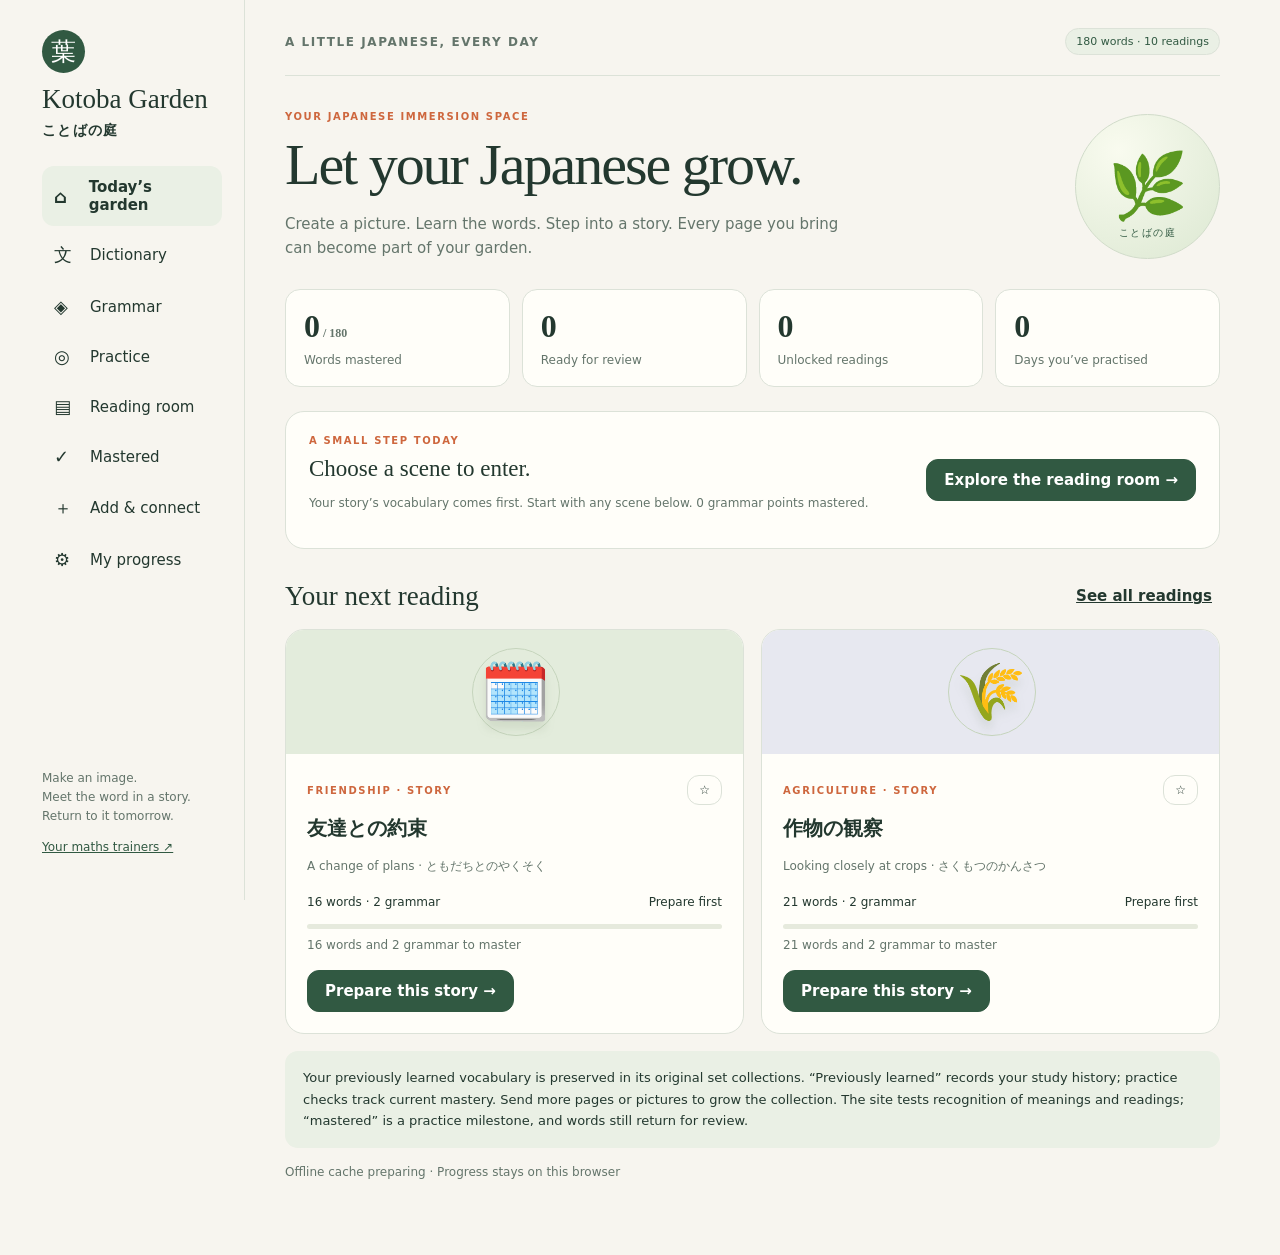
==== commit 598e4a31: "Import four Give meanings vocabulary sets and add readings using learned words" ====
--- a/japanese/index.html
+++ b/japanese/index.html
@@ -4,7 +4,7 @@
 </nav><div class="sidenote">Make an image.<br>Meet the word in a story.<br>Return to it tomorrow.<p><a href="../">Your maths trainers ↗</a></p></div></aside><main class="main"><header class="topbar"><span class="label">A LITTLE JAPANESE, EVERY DAY</span><span id="content-status" class="pill">Starter collection</span></header><div id="storage-warning" class="notice warning hidden" role="alert"></div><div id="app"></div><footer class="statusline" id="save-status" aria-live="polite"></footer></main></div><dialog id="word-dialog" aria-label="Dictionary entry"></dialog><div id="toast" class="hidden" role="status"></div>
 <script id="initial-content" type="application/json">{
   "schemaVersion": 1,
-  "revision": "2026-10-12-starter-1",
+  "revision": "2026-10-12-learned-sets-1",
   "updatedAt": "2026-10-12",
   "foundation": "Readings assume basic particles, pronouns, polite/past verb forms, それから, でも, だと／と, and こと. Target vocabulary and grammar are tested before each reading. These starter entries are not assumed mastered.",
   "sources": [
@@ -13,6 +13,726 @@
       "title": "Starter collection",
       "type": "original",
       "note": "Original learning material created for this site. Your pages and pictures will form separate source collections."
+    },
+    {
+      "id": "learned-set-1",
+      "title": "Give meanings · Set 1",
+      "type": "prior-study",
+      "previouslyLearned": true,
+      "entryCount": 32,
+      "note": "Recovered from kanji_vocab_practice.html created in the Give meanings chat. The user reports having learned this vocabulary. Inflected source forms are kept alongside dictionary lemmas.",
+      "entries": [
+        {
+          "wordId": "learned-s1-01",
+          "sourceForm": "悩む",
+          "reading": "なやむ"
+        },
+        {
+          "wordId": "learned-s1-02",
+          "sourceForm": "相談",
+          "reading": "そうだん"
+        },
+        {
+          "wordId": "learned-s1-03",
+          "sourceForm": "絶対",
+          "reading": "ぜったい"
+        },
+        {
+          "wordId": "learned-s1-04",
+          "sourceForm": "約束",
+          "reading": "やくそく"
+        },
+        {
+          "wordId": "learned-s1-05",
+          "sourceForm": "破る",
+          "reading": "やぶる"
+        },
+        {
+          "wordId": "learned-s1-06",
+          "sourceForm": "警備",
+          "reading": "けいび"
+        },
+        {
+          "wordId": "learned-s1-07",
+          "sourceForm": "都合",
+          "reading": "つごう"
+        },
+        {
+          "wordId": "learned-s1-08",
+          "sourceForm": "延期",
+          "reading": "えんき"
+        },
+        {
+          "wordId": "learned-s1-09",
+          "sourceForm": "住宅",
+          "reading": "じゅうたく"
+        },
+        {
+          "wordId": "learned-s1-10",
+          "sourceForm": "光",
+          "reading": "ひかり"
+        },
+        {
+          "wordId": "learned-s1-11",
+          "sourceForm": "奥",
+          "reading": "おく"
+        },
+        {
+          "wordId": "learned-s1-12",
+          "sourceForm": "届く",
+          "reading": "とどく"
+        },
+        {
+          "wordId": "learned-s1-13",
+          "sourceForm": "政府",
+          "reading": "せいふ"
+        },
+        {
+          "wordId": "learned-s1-14",
+          "sourceForm": "調査",
+          "reading": "ちょうさ"
+        },
+        {
+          "wordId": "learned-s1-15",
+          "sourceForm": "農産物",
+          "reading": "のうさんぶつ"
+        },
+        {
+          "wordId": "learned-s1-16",
+          "sourceForm": "被害",
+          "reading": "ひがい"
+        },
+        {
+          "wordId": "learned-s1-17",
+          "sourceForm": "記事",
+          "reading": "きじ"
+        },
+        {
+          "wordId": "learned-s1-18",
+          "sourceForm": "汗",
+          "reading": "あせ"
+        },
+        {
+          "wordId": "learned-s1-19",
+          "sourceForm": "流す",
+          "reading": "ながす"
+        },
+        {
+          "wordId": "learned-s1-20",
+          "sourceForm": "働く",
+          "reading": "はたらく"
+        },
+        {
+          "wordId": "learned-s1-21",
+          "sourceForm": "警告",
+          "reading": "けいこく"
+        },
+        {
+          "wordId": "learned-s1-22",
+          "sourceForm": "飲酒",
+          "reading": "いんしゅ"
+        },
+        {
+          "wordId": "learned-s1-23",
+          "sourceForm": "習慣",
+          "reading": "しゅうかん"
+        },
+        {
+          "wordId": "learned-s1-24",
+          "sourceForm": "改める",
+          "reading": "あらためる"
+        },
+        {
+          "wordId": "learned-s1-25",
+          "sourceForm": "一方",
+          "reading": "いっぽう"
+        },
+        {
+          "wordId": "learned-s1-26",
+          "sourceForm": "姉妹",
+          "reading": "しまい"
+        },
+        {
+          "wordId": "learned-s1-27",
+          "sourceForm": "姿",
+          "reading": "すがた"
+        },
+        {
+          "wordId": "learned-s1-28",
+          "sourceForm": "似る",
+          "reading": "にる"
+        },
+        {
+          "wordId": "learned-s1-29",
+          "sourceForm": "結ぶ",
+          "reading": "むすぶ"
+        },
+        {
+          "wordId": "learned-s1-30",
+          "sourceForm": "著者",
+          "reading": "ちょしゃ"
+        },
+        {
+          "wordId": "learned-s1-31",
+          "sourceForm": "地域",
+          "reading": "ちいき"
+        },
+        {
+          "wordId": "learned-s1-32",
+          "sourceForm": "住民",
+          "reading": "じゅうみん"
+        }
+      ]
+    },
+    {
+      "id": "learned-set-2",
+      "title": "Give meanings · Set 2",
+      "type": "prior-study",
+      "previouslyLearned": true,
+      "entryCount": 32,
+      "note": "Recovered from kanji_vocab_practice_set_2.html created in the Give meanings chat. The user reports having learned this vocabulary. Inflected source forms are kept alongside dictionary lemmas.",
+      "entries": [
+        {
+          "wordId": "learned-s2-01",
+          "sourceForm": "観察",
+          "reading": "かんさつ"
+        },
+        {
+          "wordId": "learned-s2-02",
+          "sourceForm": "歴史",
+          "reading": "れきし"
+        },
+        {
+          "wordId": "learned-s2-03",
+          "sourceForm": "担当",
+          "reading": "たんとう"
+        },
+        {
+          "wordId": "learned-s2-04",
+          "sourceForm": "係員",
+          "reading": "かかりいん"
+        },
+        {
+          "wordId": "learned-s2-05",
+          "sourceForm": "束",
+          "reading": "たば"
+        },
+        {
+          "wordId": "learned-s2-06",
+          "sourceForm": "腕",
+          "reading": "うで"
+        },
+        {
+          "wordId": "learned-s2-07",
+          "sourceForm": "抱える",
+          "reading": "かかえる"
+        },
+        {
+          "wordId": "learned-s2-08",
+          "sourceForm": "独立",
+          "reading": "どくりつ"
+        },
+        {
+          "wordId": "learned-s2-09",
+          "sourceForm": "希望",
+          "reading": "きぼう"
+        },
+        {
+          "wordId": "learned-s2-10",
+          "sourceForm": "燃える",
+          "reading": "もえる"
+        },
+        {
+          "wordId": "learned-s2-11",
+          "sourceForm": "耕す",
+          "reading": "たがやす"
+        },
+        {
+          "wordId": "learned-s2-12",
+          "sourceForm": "種",
+          "reading": "たね"
+        },
+        {
+          "wordId": "learned-s2-13",
+          "sourceForm": "草",
+          "reading": "くさ"
+        },
+        {
+          "wordId": "learned-s2-14",
+          "sourceForm": "虫",
+          "reading": "むし"
+        },
+        {
+          "wordId": "learned-s2-15",
+          "sourceForm": "作物",
+          "reading": "さくもつ"
+        },
+        {
+          "wordId": "learned-s2-16",
+          "sourceForm": "守る",
+          "reading": "まもる"
+        },
+        {
+          "wordId": "learned-s2-17",
+          "sourceForm": "混乱",
+          "reading": "こんらん"
+        },
+        {
+          "wordId": "learned-s2-18",
+          "sourceForm": "肩",
+          "reading": "かた"
+        },
+        {
+          "wordId": "learned-s2-19",
+          "sourceForm": "抜く",
+          "reading": "ぬく"
+        },
+        {
+          "wordId": "learned-s2-20",
+          "sourceForm": "閉じる",
+          "reading": "とじる"
+        },
+        {
+          "wordId": "learned-s2-21",
+          "sourceForm": "呼吸",
+          "reading": "こきゅう"
+        },
+        {
+          "wordId": "learned-s2-22",
+          "sourceForm": "首相",
+          "reading": "しゅしょう"
+        },
+        {
+          "wordId": "learned-s2-23",
+          "sourceForm": "状況",
+          "reading": "じょうきょう"
+        },
+        {
+          "wordId": "learned-s2-24",
+          "sourceForm": "認める",
+          "reading": "みとめる"
+        },
+        {
+          "wordId": "learned-s2-25",
+          "sourceForm": "雨量",
+          "reading": "うりょう"
+        },
+        {
+          "wordId": "learned-s2-26",
+          "sourceForm": "湿度",
+          "reading": "しつど"
+        },
+        {
+          "wordId": "learned-s2-27",
+          "sourceForm": "途中",
+          "reading": "とちゅう"
+        },
+        {
+          "wordId": "learned-s2-28",
+          "sourceForm": "突然",
+          "reading": "とつぜん"
+        },
+        {
+          "wordId": "learned-s2-29",
+          "sourceForm": "死亡",
+          "reading": "しぼう"
+        },
+        {
+          "wordId": "learned-s2-30",
+          "sourceForm": "深い",
+          "reading": "ふかい"
+        },
+        {
+          "wordId": "learned-s2-31",
+          "sourceForm": "沈む",
+          "reading": "しずむ"
+        },
+        {
+          "wordId": "learned-s2-32",
+          "sourceForm": "優しい",
+          "reading": "やさしい"
+        }
+      ]
+    },
+    {
+      "id": "learned-set-3",
+      "title": "Give meanings · Set 3",
+      "type": "prior-study",
+      "previouslyLearned": true,
+      "entryCount": 36,
+      "note": "Recovered from kanji_vocab_practice_set_3.html created in the Give meanings chat. The user reports having learned this vocabulary. Inflected source forms are kept alongside dictionary lemmas.",
+      "entries": [
+        {
+          "wordId": "learned-s3-01",
+          "sourceForm": "細かい",
+          "reading": "こまかい"
+        },
+        {
+          "wordId": "learned-s3-02",
+          "sourceForm": "肯定的",
+          "reading": "こうていてき"
+        },
+        {
+          "wordId": "learned-s1-07",
+          "sourceForm": "都合",
+          "reading": "つごう"
+        },
+        {
+          "wordId": "learned-s3-04",
+          "sourceForm": "帰宅",
+          "reading": "きたく"
+        },
+        {
+          "wordId": "learned-s3-05",
+          "sourceForm": "不規則",
+          "reading": "ふきそく"
+        },
+        {
+          "wordId": "learned-s3-06",
+          "sourceForm": "夜中",
+          "reading": "よなか"
+        },
+        {
+          "wordId": "learned-s3-07",
+          "sourceForm": "血液",
+          "reading": "けつえき"
+        },
+        {
+          "wordId": "learned-s3-08",
+          "sourceForm": "栄養分",
+          "reading": "えいようぶん"
+        },
+        {
+          "wordId": "learned-s3-09",
+          "sourceForm": "供給",
+          "reading": "きょうきゅう"
+        },
+        {
+          "wordId": "learned-s3-10",
+          "sourceForm": "運び去る",
+          "reading": "はこびさる"
+        },
+        {
+          "wordId": "learned-s3-11",
+          "sourceForm": "工夫",
+          "reading": "くふう"
+        },
+        {
+          "wordId": "learned-s3-12",
+          "sourceForm": "重ねる",
+          "reading": "かさねる"
+        },
+        {
+          "wordId": "experiment",
+          "sourceForm": "実験",
+          "reading": "じっけん"
+        },
+        {
+          "wordId": "learned-s3-14",
+          "sourceForm": "成功",
+          "reading": "せいこう"
+        },
+        {
+          "wordId": "learned-s3-15",
+          "sourceForm": "受ける",
+          "reading": "うける"
+        },
+        {
+          "wordId": "learned-s3-16",
+          "sourceForm": "権利",
+          "reading": "けんり"
+        },
+        {
+          "wordId": "learned-s3-17",
+          "sourceForm": "憲法",
+          "reading": "けんぽう"
+        },
+        {
+          "wordId": "learned-s3-18",
+          "sourceForm": "分野",
+          "reading": "ぶんや"
+        },
+        {
+          "wordId": "learned-s3-19",
+          "sourceForm": "人類学",
+          "reading": "じんるいがく"
+        },
+        {
+          "wordId": "learned-s3-20",
+          "sourceForm": "日常",
+          "reading": "にちじょう"
+        },
+        {
+          "wordId": "learned-s3-21",
+          "sourceForm": "現象",
+          "reading": "げんしょう"
+        },
+        {
+          "wordId": "learned-s3-22",
+          "sourceForm": "論文",
+          "reading": "ろんぶん"
+        },
+        {
+          "wordId": "learned-s3-23",
+          "sourceForm": "映る",
+          "reading": "うつる"
+        },
+        {
+          "wordId": "learned-s3-24",
+          "sourceForm": "左右",
+          "reading": "さゆう"
+        },
+        {
+          "wordId": "learned-s3-25",
+          "sourceForm": "逆",
+          "reading": "ぎゃく"
+        },
+        {
+          "wordId": "learned-s3-26",
+          "sourceForm": "囲む",
+          "reading": "かこむ"
+        },
+        {
+          "wordId": "learned-s3-27",
+          "sourceForm": "農業",
+          "reading": "のうぎょう"
+        },
+        {
+          "wordId": "learned-s3-28",
+          "sourceForm": "募集",
+          "reading": "ぼしゅう"
+        },
+        {
+          "wordId": "learned-s3-29",
+          "sourceForm": "平等",
+          "reading": "びょうどう"
+        },
+        {
+          "wordId": "learned-s3-30",
+          "sourceForm": "各国",
+          "reading": "かくこく"
+        },
+        {
+          "wordId": "learned-s3-31",
+          "sourceForm": "代表",
+          "reading": "だいひょう"
+        },
+        {
+          "wordId": "learned-s3-32",
+          "sourceForm": "出席",
+          "reading": "しゅっせき"
+        },
+        {
+          "wordId": "learned-s3-33",
+          "sourceForm": "軽い",
+          "reading": "かるい"
+        },
+        {
+          "wordId": "learned-s3-34",
+          "sourceForm": "操作",
+          "reading": "そうさ"
+        },
+        {
+          "wordId": "learned-s3-35",
+          "sourceForm": "簡単",
+          "reading": "かんたん"
+        },
+        {
+          "wordId": "learned-s3-36",
+          "sourceForm": "値段",
+          "reading": "ねだん"
+        }
+      ]
+    },
+    {
+      "id": "learned-set-4",
+      "title": "Give meanings · Set 4",
+      "type": "prior-study",
+      "previouslyLearned": true,
+      "entryCount": 36,
+      "note": "Recovered from kanji_vocab_practice_set_4.html created in the Give meanings chat. The user reports having learned this vocabulary. Inflected source forms are kept alongside dictionary lemmas.",
+      "entries": [
+        {
+          "wordId": "learned-s4-01",
+          "sourceForm": "欠点",
+          "reading": "けってん"
+        },
+        {
+          "wordId": "learned-s4-02",
+          "sourceForm": "比べる",
+          "reading": "くらべる"
+        },
+        {
+          "wordId": "learned-s4-03",
+          "sourceForm": "進歩",
+          "reading": "しんぽ"
+        },
+        {
+          "wordId": "learned-s4-04",
+          "sourceForm": "放送局",
+          "reading": "ほうそうきょく"
+        },
+        {
+          "wordId": "learned-s4-05",
+          "sourceForm": "正面",
+          "reading": "しょうめん"
+        },
+        {
+          "wordId": "learned-s4-06",
+          "sourceForm": "停車",
+          "reading": "ていしゃ"
+        },
+        {
+          "wordId": "learned-s4-07",
+          "sourceForm": "禁止",
+          "reading": "きんし"
+        },
+        {
+          "wordId": "learned-s4-08",
+          "sourceForm": "地震",
+          "reading": "じしん"
+        },
+        {
+          "wordId": "learned-s4-09",
+          "sourceForm": "際",
+          "reading": "さい"
+        },
+        {
+          "wordId": "learned-s1-16",
+          "sourceForm": "被害",
+          "reading": "ひがい"
+        },
+        {
+          "wordId": "learned-s4-11",
+          "sourceForm": "確か",
+          "reading": "たしか"
+        },
+        {
+          "wordId": "learned-s4-12",
+          "sourceForm": "情報",
+          "reading": "じょうほう"
+        },
+        {
+          "wordId": "learned-s4-13",
+          "sourceForm": "航空",
+          "reading": "こうくう"
+        },
+        {
+          "wordId": "learned-s4-14",
+          "sourceForm": "万一",
+          "reading": "まんいち"
+        },
+        {
+          "wordId": "learned-s4-15",
+          "sourceForm": "備えて",
+          "reading": "そなえて"
+        },
+        {
+          "wordId": "learned-s4-16",
+          "sourceForm": "救助",
+          "reading": "きゅうじょ"
+        },
+        {
+          "wordId": "learned-s4-17",
+          "sourceForm": "留学生",
+          "reading": "りゅうがくせい"
+        },
+        {
+          "wordId": "learned-s4-18",
+          "sourceForm": "集会",
+          "reading": "しゅうかい"
+        },
+        {
+          "wordId": "learned-s4-19",
+          "sourceForm": "参加",
+          "reading": "さんか"
+        },
+        {
+          "wordId": "learned-s4-20",
+          "sourceForm": "交換",
+          "reading": "こうかん"
+        },
+        {
+          "wordId": "learned-s4-21",
+          "sourceForm": "珍しい",
+          "reading": "めずらしい"
+        },
+        {
+          "wordId": "learned-s4-22",
+          "sourceForm": "植物",
+          "reading": "しょくぶつ"
+        },
+        {
+          "wordId": "investigate",
+          "sourceForm": "調べて",
+          "reading": "しらべて"
+        },
+        {
+          "wordId": "learned-s4-24",
+          "sourceForm": "記録",
+          "reading": "きろく"
+        },
+        {
+          "wordId": "learned-s4-25",
+          "sourceForm": "老人",
+          "reading": "ろうじん"
+        },
+        {
+          "wordId": "learned-s4-26",
+          "sourceForm": "接触",
+          "reading": "せっしょく"
+        },
+        {
+          "wordId": "learned-s4-27",
+          "sourceForm": "倒れ",
+          "reading": "たおれ"
+        },
+        {
+          "wordId": "learned-s4-28",
+          "sourceForm": "折った",
+          "reading": "おった"
+        },
+        {
+          "wordId": "learned-s4-29",
+          "sourceForm": "汚染",
+          "reading": "おせん"
+        },
+        {
+          "wordId": "learned-s4-30",
+          "sourceForm": "恐れた",
+          "reading": "おそれた"
+        },
+        {
+          "wordId": "learned-s1-32",
+          "sourceForm": "住民",
+          "reading": "じゅうみん"
+        },
+        {
+          "wordId": "learned-s4-32",
+          "sourceForm": "鉱山",
+          "reading": "こうざん"
+        },
+        {
+          "wordId": "learned-s4-33",
+          "sourceForm": "恋愛",
+          "reading": "れんあい"
+        },
+        {
+          "wordId": "learned-s4-34",
+          "sourceForm": "結婚",
+          "reading": "けっこん"
+        },
+        {
+          "wordId": "learned-s4-35",
+          "sourceForm": "賛成",
+          "reading": "さんせい"
+        },
+        {
+          "wordId": "learned-s4-36",
+          "sourceForm": "順番",
+          "reading": "じゅんばん"
+        }
+      ]
     }
   ],
   "words": [
@@ -470,7 +1190,11 @@
           "reading": "きゅう"
         }
       ],
-      "forms": {}
+      "forms": {},
+      "example": {
+        "jp": "原因を調べたあとで、友達と一緒に実験を重ねました。細かい記録は研究で大切です。",
+        "en": "After investigating the cause, I repeated the experiment with a friend. Detailed records are important in research."
+      }
     },
     {
       "id": "experiment",
@@ -478,7 +1202,9 @@
       "reading": "じっけん",
       "meaning": "experiment",
       "tags": [
-        "Engineering"
+        "Engineering",
+        "Previously learned",
+        "Set 3"
       ],
       "icon": "🧪",
       "scene": "A test tube launches a tiny rocket.",
@@ -499,7 +1225,19 @@
       "example": {
         "jp": "実験の前に、先生の説明を聞きました。",
         "en": "Before the experiment, I listened to the teacher’s explanation."
-      }
+      },
+      "previouslyLearned": true,
+      "sourceIds": [
+        "starter",
+        "learned-set-3"
+      ],
+      "learnedSets": [
+        3
+      ],
+      "accept": [
+        "experiment",
+        "experimentation"
+      ]
     },
     {
       "id": "fail",
@@ -525,7 +1263,8 @@
         }
       ],
       "forms": {
-        "失敗しました": "しっぱいしました"
+        "失敗しました": "しっぱいしました",
+        "失敗した": "しっぱいした"
       },
       "example": {
         "jp": "でも、実験は失敗しました。友達が原因を調べてくれました。",
@@ -567,7 +1306,9 @@
       "reading": "しらべる",
       "meaning": "to investigate; to look up",
       "tags": [
-        "Engineering"
+        "Engineering",
+        "Previously learned",
+        "Set 4"
       ],
       "icon": "🕵️",
       "scene": "Search a mountain of papers with a giant magnifying glass.",
@@ -580,12 +1321,28 @@
         }
       ],
       "forms": {
-        "調べて": "しらべて"
+        "調べて": "しらべて",
+        "調べた": "しらべた"
       },
       "example": {
         "jp": "でも、実験は失敗しました。友達が原因を調べてくれました。",
         "en": "But the experiment failed. My friend investigated the cause for me."
-      }
+      },
+      "previouslyLearned": true,
+      "sourceIds": [
+        "starter",
+        "learned-set-4"
+      ],
+      "learnedSets": [
+        4
+      ],
+      "accept": [
+        "investigate",
+        "check",
+        "look up",
+        "research",
+        "examine"
+      ]
     },
     {
       "id": "explain",
@@ -612,7 +1369,8 @@
       ],
       "forms": {
         "説明して": "せつめいして",
-        "説明": "せつめい"
+        "説明": "せつめい",
+        "説明しました": "せつめいしました"
       },
       "example": {
         "jp": "一緒に本を読みました。友達が日本語を説明してくれました。",
@@ -1098,7 +1856,8 @@
         }
       ],
       "forms": {
-        "思います": "おもいます"
+        "思います": "おもいます",
+        "思いました": "おもいました"
       },
       "example": {
         "jp": "毎日続けるので、少し分かります。練習は大切だと思います。",
@@ -1340,6 +2099,5165 @@
       "example": {
         "jp": "実験の前に、先生の説明を聞きました。",
         "en": "Before the experiment, I listened to the teacher’s explanation."
+      }
+    },
+    {
+      "id": "learned-s1-01",
+      "surface": "悩む",
+      "reading": "なやむ",
+      "meaning": "to worry; to be troubled",
+      "tags": [
+        "Previously learned",
+        "Set 1"
+      ],
+      "sourceId": "learned-set-1",
+      "sourceIds": [
+        "learned-set-1"
+      ],
+      "previouslyLearned": true,
+      "icon": "💭",
+      "scene": "Create a vivid scene for “to worry; to be troubled”. Make one object unusually large and give it a memorable action.",
+      "kanji": [
+        {
+          "char": "悩",
+          "reading": "なや",
+          "meaning": "worry · trouble"
+        }
+      ],
+      "forms": {},
+      "accept": [
+        "worry",
+        "to worry",
+        "be worried",
+        "be troubled",
+        "to be troubled",
+        "struggle with",
+        "be distressed"
+      ],
+      "learnedSets": [
+        1
+      ]
+    },
+    {
+      "id": "learned-s1-02",
+      "surface": "相談",
+      "reading": "そうだん",
+      "meaning": "consultation; discussion; asking for advice",
+      "tags": [
+        "Previously learned",
+        "Set 1"
+      ],
+      "sourceId": "learned-set-1",
+      "sourceIds": [
+        "learned-set-1"
+      ],
+      "previouslyLearned": true,
+      "icon": "💬",
+      "scene": "Create a vivid scene for “consultation; discussion; asking for advice”. Make one object unusually large and give it a memorable action.",
+      "kanji": [
+        {
+          "char": "相",
+          "reading": "そう",
+          "meaning": "mutual · together"
+        },
+        {
+          "char": "談",
+          "reading": "だん",
+          "meaning": "talk · discuss"
+        }
+      ],
+      "forms": {
+        "相談して": "そうだんして",
+        "相談しました": "そうだんしました"
+      },
+      "accept": [
+        "consultation",
+        "discussion",
+        "asking for advice",
+        "ask for advice",
+        "consult",
+        "advice",
+        "talk something over"
+      ],
+      "learnedSets": [
+        1
+      ],
+      "example": {
+        "jp": "友達が「今日は難しい」と説明してくれたので、相談して、約束を延期しました。",
+        "en": "Because my friend explained, “Today is difficult,” we talked it over and postponed our arrangement."
+      }
+    },
+    {
+      "id": "learned-s1-03",
+      "surface": "絶対",
+      "reading": "ぜったい",
+      "meaning": "absolutely; definitely",
+      "tags": [
+        "Previously learned",
+        "Set 1"
+      ],
+      "sourceId": "learned-set-1",
+      "sourceIds": [
+        "learned-set-1"
+      ],
+      "previouslyLearned": true,
+      "icon": "🔒",
+      "scene": "Create a vivid scene for “absolutely; definitely”. Make one object unusually large and give it a memorable action.",
+      "kanji": [
+        {
+          "char": "絶",
+          "reading": "ぜつ",
+          "meaning": "sever · cease"
+        },
+        {
+          "char": "対",
+          "reading": "たい",
+          "meaning": "opposite · versus"
+        }
+      ],
+      "forms": {},
+      "accept": [
+        "absolutely",
+        "definitely",
+        "absolute",
+        "certainly",
+        "for sure",
+        "without fail"
+      ],
+      "learnedSets": [
+        1
+      ]
+    },
+    {
+      "id": "learned-s1-04",
+      "surface": "約束",
+      "reading": "やくそく",
+      "meaning": "promise; agreement",
+      "tags": [
+        "Previously learned",
+        "Set 1"
+      ],
+      "sourceId": "learned-set-1",
+      "sourceIds": [
+        "learned-set-1"
+      ],
+      "previouslyLearned": true,
+      "icon": "🤝",
+      "scene": "Imagine a ribbon connecting two hands; the ribbon carries the promise.",
+      "kanji": [
+        {
+          "char": "約",
+          "reading": "やく",
+          "meaning": "promise · contract"
+        },
+        {
+          "char": "束",
+          "reading": "そく",
+          "meaning": "bundle · bind"
+        }
+      ],
+      "forms": {},
+      "accept": [
+        "promise",
+        "a promise",
+        "agreement",
+        "appointment",
+        "pledge"
+      ],
+      "learnedSets": [
+        1
+      ],
+      "example": {
+        "jp": "今日、友達と図書館に行く約束をしました。",
+        "en": "Today, I made a promise to go to the library with a friend."
+      }
+    },
+    {
+      "id": "learned-s1-05",
+      "surface": "破る",
+      "reading": "やぶる",
+      "meaning": "to break; to violate",
+      "tags": [
+        "Previously learned",
+        "Set 1"
+      ],
+      "sourceId": "learned-set-1",
+      "sourceIds": [
+        "learned-set-1"
+      ],
+      "previouslyLearned": true,
+      "icon": "📜",
+      "scene": "Create a vivid scene for “to break; to violate”. Make one object unusually large and give it a memorable action.",
+      "kanji": [
+        {
+          "char": "破",
+          "reading": "やぶ",
+          "meaning": "break · tear"
+        }
+      ],
+      "forms": {},
+      "accept": [
+        "break",
+        "to break",
+        "violate",
+        "to violate",
+        "tear",
+        "to tear",
+        "break a rule",
+        "break a promise"
+      ],
+      "learnedSets": [
+        1
+      ]
+    },
+    {
+      "id": "learned-s1-06",
+      "surface": "警備",
+      "reading": "けいび",
+      "meaning": "security; guarding",
+      "tags": [
+        "Previously learned",
+        "Set 1"
+      ],
+      "sourceId": "learned-set-1",
+      "sourceIds": [
+        "learned-set-1"
+      ],
+      "previouslyLearned": true,
+      "icon": "🛡️",
+      "scene": "Create a vivid scene for “security; guarding”. Make one object unusually large and give it a memorable action.",
+      "kanji": [
+        {
+          "char": "警",
+          "reading": "けい",
+          "meaning": "warn · caution"
+        },
+        {
+          "char": "備",
+          "reading": "び",
+          "meaning": "prepare · equip"
+        }
+      ],
+      "forms": {},
+      "accept": [
+        "security",
+        "guarding",
+        "guard",
+        "security detail",
+        "security services"
+      ],
+      "learnedSets": [
+        1
+      ]
+    },
+    {
+      "id": "learned-s1-07",
+      "surface": "都合",
+      "reading": "つごう",
+      "meaning": "circumstances; convenience; availability",
+      "tags": [
+        "Previously learned",
+        "Set 1",
+        "Set 3"
+      ],
+      "sourceId": "learned-set-1",
+      "sourceIds": [
+        "learned-set-1",
+        "learned-set-3"
+      ],
+      "previouslyLearned": true,
+      "icon": "🗓️",
+      "scene": "Picture calendar squares moving until two people’s free time overlaps.",
+      "kanji": [
+        {
+          "char": "都",
+          "reading": "つ",
+          "meaning": "capital · metropolis"
+        },
+        {
+          "char": "合",
+          "reading": "ごう",
+          "meaning": "fit · join"
+        }
+      ],
+      "forms": {},
+      "accept": [
+        "circumstances",
+        "convenience",
+        "availability",
+        "schedule",
+        "situation",
+        "convenient time"
+      ],
+      "learnedSets": [
+        1,
+        3
+      ]
+    },
+    {
+      "id": "learned-s1-08",
+      "surface": "延期",
+      "reading": "えんき",
+      "meaning": "postponement; delay",
+      "tags": [
+        "Previously learned",
+        "Set 1"
+      ],
+      "sourceId": "learned-set-1",
+      "sourceIds": [
+        "learned-set-1"
+      ],
+      "previouslyLearned": true,
+      "icon": "⏭️",
+      "scene": "Slide an appointment card across a giant calendar to a later day.",
+      "kanji": [
+        {
+          "char": "延",
+          "reading": "えん",
+          "meaning": "extend · prolong"
+        },
+        {
+          "char": "期",
+          "reading": "き",
+          "meaning": "period · term"
+        }
+      ],
+      "forms": {
+        "延期しました": "えんきしました"
+      },
+      "accept": [
+        "postponement",
+        "delay",
+        "postpone",
+        "extension",
+        "putting off"
+      ],
+      "learnedSets": [
+        1
+      ],
+      "example": {
+        "jp": "友達が「今日は難しい」と説明してくれたので、相談して、約束を延期しました。",
+        "en": "Because my friend explained, “Today is difficult,” we talked it over and postponed our arrangement."
+      }
+    },
+    {
+      "id": "learned-s1-09",
+      "surface": "住宅",
+      "reading": "じゅうたく",
+      "meaning": "housing; residence",
+      "tags": [
+        "Previously learned",
+        "Set 1"
+      ],
+      "sourceId": "learned-set-1",
+      "sourceIds": [
+        "learned-set-1"
+      ],
+      "previouslyLearned": true,
+      "icon": "🏘️",
+      "scene": "Create a vivid scene for “housing; residence”. Make one object unusually large and give it a memorable action.",
+      "kanji": [
+        {
+          "char": "住",
+          "reading": "じゅう",
+          "meaning": "reside · live"
+        },
+        {
+          "char": "宅",
+          "reading": "たく",
+          "meaning": "home · house"
+        }
+      ],
+      "forms": {},
+      "accept": [
+        "housing",
+        "residence",
+        "house",
+        "homes",
+        "residential housing",
+        "dwelling"
+      ],
+      "learnedSets": [
+        1
+      ]
+    },
+    {
+      "id": "learned-s1-10",
+      "surface": "光",
+      "reading": "ひかり",
+      "meaning": "light",
+      "tags": [
+        "Previously learned",
+        "Set 1"
+      ],
+      "sourceId": "learned-set-1",
+      "sourceIds": [
+        "learned-set-1"
+      ],
+      "previouslyLearned": true,
+      "icon": "💡",
+      "scene": "Create a vivid scene for “light”. Make one object unusually large and give it a memorable action.",
+      "kanji": [
+        {
+          "char": "光",
+          "reading": "ひかり",
+          "meaning": "light · shine"
+        }
+      ],
+      "forms": {},
+      "accept": [
+        "light",
+        "a light",
+        "shine",
+        "ray of light"
+      ],
+      "learnedSets": [
+        1
+      ]
+    },
+    {
+      "id": "learned-s1-11",
+      "surface": "奥",
+      "reading": "おく",
+      "meaning": "inner part; back; deep inside",
+      "tags": [
+        "Previously learned",
+        "Set 1"
+      ],
+      "sourceId": "learned-set-1",
+      "sourceIds": [
+        "learned-set-1"
+      ],
+      "previouslyLearned": true,
+      "icon": "🚪",
+      "scene": "Create a vivid scene for “inner part; back; deep inside”. Make one object unusually large and give it a memorable action.",
+      "kanji": [
+        {
+          "char": "奥",
+          "reading": "おく",
+          "meaning": "inner part · depths"
+        }
+      ],
+      "forms": {},
+      "accept": [
+        "inner part",
+        "back",
+        "deep inside",
+        "interior",
+        "depths",
+        "inside"
+      ],
+      "learnedSets": [
+        1
+      ]
+    },
+    {
+      "id": "learned-s1-12",
+      "surface": "届く",
+      "reading": "とどく",
+      "meaning": "to reach; to arrive; to be delivered",
+      "tags": [
+        "Previously learned",
+        "Set 1"
+      ],
+      "sourceId": "learned-set-1",
+      "sourceIds": [
+        "learned-set-1"
+      ],
+      "previouslyLearned": true,
+      "icon": "📦",
+      "scene": "Create a vivid scene for “to reach; to arrive; to be delivered”. Make one object unusually large and give it a memorable action.",
+      "kanji": [
+        {
+          "char": "届",
+          "reading": "とど",
+          "meaning": "reach · deliver"
+        }
+      ],
+      "forms": {},
+      "accept": [
+        "reach",
+        "to reach",
+        "arrive",
+        "to arrive",
+        "be delivered",
+        "to be delivered",
+        "get delivered"
+      ],
+      "learnedSets": [
+        1
+      ]
+    },
+    {
+      "id": "learned-s1-13",
+      "surface": "政府",
+      "reading": "せいふ",
+      "meaning": "government",
+      "tags": [
+        "Previously learned",
+        "Set 1"
+      ],
+      "sourceId": "learned-set-1",
+      "sourceIds": [
+        "learned-set-1"
+      ],
+      "previouslyLearned": true,
+      "icon": "🏛️",
+      "scene": "Create a vivid scene for “government”. Make one object unusually large and give it a memorable action.",
+      "kanji": [
+        {
+          "char": "政",
+          "reading": "せい",
+          "meaning": "government · politics"
+        },
+        {
+          "char": "府",
+          "reading": "ふ",
+          "meaning": "government office"
+        }
+      ],
+      "forms": {},
+      "accept": [
+        "government",
+        "the government"
+      ],
+      "learnedSets": [
+        1
+      ]
+    },
+    {
+      "id": "learned-s1-14",
+      "surface": "調査",
+      "reading": "ちょうさ",
+      "meaning": "investigation; survey; research",
+      "tags": [
+        "Previously learned",
+        "Set 1"
+      ],
+      "sourceId": "learned-set-1",
+      "sourceIds": [
+        "learned-set-1"
+      ],
+      "previouslyLearned": true,
+      "icon": "🔎",
+      "scene": "Create a vivid scene for “investigation; survey; research”. Make one object unusually large and give it a memorable action.",
+      "kanji": [
+        {
+          "char": "調",
+          "reading": "ちょう",
+          "meaning": "investigate · tune"
+        },
+        {
+          "char": "査",
+          "reading": "さ",
+          "meaning": "examine · investigate"
+        }
+      ],
+      "forms": {
+        "調査しました": "ちょうさしました"
+      },
+      "accept": [
+        "investigation",
+        "survey",
+        "research",
+        "inquiry",
+        "investigate",
+        "examination"
+      ],
+      "learnedSets": [
+        1
+      ],
+      "example": {
+        "jp": "友達と一緒に、地域の農業を調査しました。先生が作物を説明してくれました。",
+        "en": "Together with a friend, I investigated farming in the area. The teacher explained the crops to us."
+      }
+    },
+    {
+      "id": "learned-s1-15",
+      "surface": "農産物",
+      "reading": "のうさんぶつ",
+      "meaning": "agricultural products; farm produce",
+      "tags": [
+        "Previously learned",
+        "Set 1"
+      ],
+      "sourceId": "learned-set-1",
+      "sourceIds": [
+        "learned-set-1"
+      ],
+      "previouslyLearned": true,
+      "icon": "🥕",
+      "scene": "Create a vivid scene for “agricultural products; farm produce”. Make one object unusually large and give it a memorable action.",
+      "kanji": [
+        {
+          "char": "農",
+          "reading": "のう",
+          "meaning": "agriculture · farming"
+        },
+        {
+          "char": "産",
+          "reading": "さん",
+          "meaning": "produce · give birth"
+        },
+        {
+          "char": "物",
+          "reading": "ぶつ",
+          "meaning": "thing · object"
+        }
+      ],
+      "forms": {},
+      "accept": [
+        "agricultural products",
+        "farm produce",
+        "agricultural produce",
+        "farm products",
+        "produce"
+      ],
+      "learnedSets": [
+        1
+      ],
+      "example": {
+        "jp": "農産物を守ることは大切だと思いました。記録を読みました。",
+        "en": "I thought protecting agricultural produce was important. I read the records."
+      }
+    },
+    {
+      "id": "learned-s1-16",
+      "surface": "被害",
+      "reading": "ひがい",
+      "meaning": "damage; harm",
+      "tags": [
+        "Previously learned",
+        "Set 1",
+        "Set 4"
+      ],
+      "sourceId": "learned-set-1",
+      "sourceIds": [
+        "learned-set-1",
+        "learned-set-4"
+      ],
+      "previouslyLearned": true,
+      "icon": "💥",
+      "scene": "Create a vivid scene for “damage; harm”. Make one object unusually large and give it a memorable action.",
+      "kanji": [
+        {
+          "char": "被",
+          "reading": "ひ",
+          "meaning": "suffer · be subjected to"
+        },
+        {
+          "char": "害",
+          "reading": "がい",
+          "meaning": "harm · damage"
+        }
+      ],
+      "forms": {},
+      "accept": [
+        "damage",
+        "harm",
+        "injury",
+        "loss",
+        "damages",
+        "harm suffered"
+      ],
+      "learnedSets": [
+        1,
+        4
+      ]
+    },
+    {
+      "id": "learned-s1-17",
+      "surface": "記事",
+      "reading": "きじ",
+      "meaning": "article; news story",
+      "tags": [
+        "Previously learned",
+        "Set 1"
+      ],
+      "sourceId": "learned-set-1",
+      "sourceIds": [
+        "learned-set-1"
+      ],
+      "previouslyLearned": true,
+      "icon": "📰",
+      "scene": "Create a vivid scene for “article; news story”. Make one object unusually large and give it a memorable action.",
+      "kanji": [
+        {
+          "char": "記",
+          "reading": "き",
+          "meaning": "record · write down"
+        },
+        {
+          "char": "事",
+          "reading": "じ",
+          "meaning": "matter · thing"
+        }
+      ],
+      "forms": {},
+      "accept": [
+        "article",
+        "news article",
+        "news story",
+        "story",
+        "written article"
+      ],
+      "learnedSets": [
+        1
+      ],
+      "example": {
+        "jp": "一方、私は図書館で地域の記事を読みました。記事の著者は、その地域の住民でした。",
+        "en": "Meanwhile, I read an article about the area at the library. Its author was a resident of that area."
+      }
+    },
+    {
+      "id": "learned-s1-18",
+      "surface": "汗",
+      "reading": "あせ",
+      "meaning": "sweat",
+      "tags": [
+        "Previously learned",
+        "Set 1"
+      ],
+      "sourceId": "learned-set-1",
+      "sourceIds": [
+        "learned-set-1"
+      ],
+      "previouslyLearned": true,
+      "icon": "💧",
+      "scene": "Create a vivid scene for “sweat”. Make one object unusually large and give it a memorable action.",
+      "kanji": [
+        {
+          "char": "汗",
+          "reading": "あせ",
+          "meaning": "sweat"
+        }
+      ],
+      "forms": {},
+      "accept": [
+        "sweat",
+        "perspiration"
+      ],
+      "learnedSets": [
+        1
+      ]
+    },
+    {
+      "id": "learned-s1-19",
+      "surface": "流す",
+      "reading": "ながす",
+      "meaning": "to let flow; to drain; to shed",
+      "tags": [
+        "Previously learned",
+        "Set 1"
+      ],
+      "sourceId": "learned-set-1",
+      "sourceIds": [
+        "learned-set-1"
+      ],
+      "previouslyLearned": true,
+      "icon": "🌊",
+      "scene": "Create a vivid scene for “to let flow; to drain; to shed”. Make one object unusually large and give it a memorable action.",
+      "kanji": [
+        {
+          "char": "流",
+          "reading": "なが",
+          "meaning": "flow · stream"
+        }
+      ],
+      "forms": {},
+      "accept": [
+        "let flow",
+        "to let flow",
+        "drain",
+        "to drain",
+        "shed",
+        "to shed",
+        "pour",
+        "wash away"
+      ],
+      "learnedSets": [
+        1
+      ]
+    },
+    {
+      "id": "learned-s1-20",
+      "surface": "働く",
+      "reading": "はたらく",
+      "meaning": "to work",
+      "tags": [
+        "Previously learned",
+        "Set 1"
+      ],
+      "sourceId": "learned-set-1",
+      "sourceIds": [
+        "learned-set-1"
+      ],
+      "previouslyLearned": true,
+      "icon": "🧰",
+      "scene": "Create a vivid scene for “to work”. Make one object unusually large and give it a memorable action.",
+      "kanji": [
+        {
+          "char": "働",
+          "reading": "はたら",
+          "meaning": "work · labor"
+        }
+      ],
+      "forms": {},
+      "accept": [
+        "work",
+        "to work",
+        "labor",
+        "to labor",
+        "be employed"
+      ],
+      "learnedSets": [
+        1
+      ]
+    },
+    {
+      "id": "learned-s1-21",
+      "surface": "警告",
+      "reading": "けいこく",
+      "meaning": "warning",
+      "tags": [
+        "Previously learned",
+        "Set 1"
+      ],
+      "sourceId": "learned-set-1",
+      "sourceIds": [
+        "learned-set-1"
+      ],
+      "previouslyLearned": true,
+      "icon": "⚠️",
+      "scene": "Create a vivid scene for “warning”. Make one object unusually large and give it a memorable action.",
+      "kanji": [
+        {
+          "char": "警",
+          "reading": "けい",
+          "meaning": "warn · caution"
+        },
+        {
+          "char": "告",
+          "reading": "こく",
+          "meaning": "announce · inform"
+        }
+      ],
+      "forms": {},
+      "accept": [
+        "warning",
+        "a warning",
+        "caution",
+        "alert"
+      ],
+      "learnedSets": [
+        1
+      ]
+    },
+    {
+      "id": "learned-s1-22",
+      "surface": "飲酒",
+      "reading": "いんしゅ",
+      "meaning": "drinking alcohol; alcohol consumption",
+      "tags": [
+        "Previously learned",
+        "Set 1"
+      ],
+      "sourceId": "learned-set-1",
+      "sourceIds": [
+        "learned-set-1"
+      ],
+      "previouslyLearned": true,
+      "icon": "🍶",
+      "scene": "Create a vivid scene for “drinking alcohol; alcohol consumption”. Make one object unusually large and give it a memorable action.",
+      "kanji": [
+        {
+          "char": "飲",
+          "reading": "いん",
+          "meaning": "drink"
+        },
+        {
+          "char": "酒",
+          "reading": "しゅ",
+          "meaning": "alcohol · sake"
+        }
+      ],
+      "forms": {},
+      "accept": [
+        "drinking alcohol",
+        "alcohol consumption",
+        "drinking",
+        "alcohol drinking",
+        "consumption of alcohol"
+      ],
+      "learnedSets": [
+        1
+      ]
+    },
+    {
+      "id": "learned-s1-23",
+      "surface": "習慣",
+      "reading": "しゅうかん",
+      "meaning": "habit; custom",
+      "tags": [
+        "Previously learned",
+        "Set 1"
+      ],
+      "sourceId": "learned-set-1",
+      "sourceIds": [
+        "learned-set-1"
+      ],
+      "previouslyLearned": true,
+      "icon": "🔁",
+      "scene": "An action repeats around the same calendar square every morning.",
+      "kanji": [
+        {
+          "char": "習",
+          "reading": "しゅう",
+          "meaning": "learn · practice"
+        },
+        {
+          "char": "慣",
+          "reading": "かん",
+          "meaning": "accustomed · habit"
+        }
+      ],
+      "forms": {},
+      "accept": [
+        "habit",
+        "custom",
+        "routine",
+        "practice",
+        "habitual practice"
+      ],
+      "learnedSets": [
+        1
+      ]
+    },
+    {
+      "id": "learned-s1-24",
+      "surface": "改める",
+      "reading": "あらためる",
+      "meaning": "to change; to correct; to revise",
+      "tags": [
+        "Previously learned",
+        "Set 1"
+      ],
+      "sourceId": "learned-set-1",
+      "sourceIds": [
+        "learned-set-1"
+      ],
+      "previouslyLearned": true,
+      "icon": "✏️",
+      "scene": "Create a vivid scene for “to change; to correct; to revise”. Make one object unusually large and give it a memorable action.",
+      "kanji": [
+        {
+          "char": "改",
+          "reading": "あらた",
+          "meaning": "change · reform"
+        }
+      ],
+      "forms": {},
+      "accept": [
+        "change",
+        "to change",
+        "correct",
+        "to correct",
+        "revise",
+        "to revise",
+        "reform",
+        "amend",
+        "improve"
+      ],
+      "learnedSets": [
+        1
+      ]
+    },
+    {
+      "id": "learned-s1-25",
+      "surface": "一方",
+      "reading": "いっぽう",
+      "meaning": "on the other hand; one side",
+      "tags": [
+        "Previously learned",
+        "Set 1"
+      ],
+      "sourceId": "learned-set-1",
+      "sourceIds": [
+        "learned-set-1"
+      ],
+      "previouslyLearned": true,
+      "icon": "↔️",
+      "scene": "Create a vivid scene for “on the other hand; one side”. Make one object unusually large and give it a memorable action.",
+      "kanji": [
+        {
+          "char": "一",
+          "reading": "いっ",
+          "meaning": "one"
+        },
+        {
+          "char": "方",
+          "reading": "ぽう",
+          "meaning": "direction · side"
+        }
+      ],
+      "forms": {},
+      "accept": [
+        "on the other hand",
+        "one side",
+        "one direction",
+        "meanwhile",
+        "the other hand"
+      ],
+      "learnedSets": [
+        1
+      ],
+      "example": {
+        "jp": "一方、私は図書館で地域の記事を読みました。記事の著者は、その地域の住民でした。",
+        "en": "Meanwhile, I read an article about the area at the library. Its author was a resident of that area."
+      }
+    },
+    {
+      "id": "learned-s1-26",
+      "surface": "姉妹",
+      "reading": "しまい",
+      "meaning": "sisters",
+      "tags": [
+        "Previously learned",
+        "Set 1"
+      ],
+      "sourceId": "learned-set-1",
+      "sourceIds": [
+        "learned-set-1"
+      ],
+      "previouslyLearned": true,
+      "icon": "👭",
+      "scene": "Create a vivid scene for “sisters”. Make one object unusually large and give it a memorable action.",
+      "kanji": [
+        {
+          "char": "姉",
+          "reading": "し",
+          "meaning": "older sister"
+        },
+        {
+          "char": "妹",
+          "reading": "まい",
+          "meaning": "younger sister"
+        }
+      ],
+      "forms": {},
+      "accept": [
+        "sisters",
+        "sister",
+        "female siblings"
+      ],
+      "learnedSets": [
+        1
+      ]
+    },
+    {
+      "id": "learned-s1-27",
+      "surface": "姿",
+      "reading": "すがた",
+      "meaning": "appearance; figure; form",
+      "tags": [
+        "Previously learned",
+        "Set 1"
+      ],
+      "sourceId": "learned-set-1",
+      "sourceIds": [
+        "learned-set-1"
+      ],
+      "previouslyLearned": true,
+      "icon": "🪞",
+      "scene": "Create a vivid scene for “appearance; figure; form”. Make one object unusually large and give it a memorable action.",
+      "kanji": [
+        {
+          "char": "姿",
+          "reading": "すがた",
+          "meaning": "appearance · figure"
+        }
+      ],
+      "forms": {},
+      "accept": [
+        "appearance",
+        "figure",
+        "form",
+        "shape",
+        "姿",
+        "look"
+      ],
+      "learnedSets": [
+        1
+      ]
+    },
+    {
+      "id": "learned-s1-28",
+      "surface": "似る",
+      "reading": "にる",
+      "meaning": "to resemble; to look like",
+      "tags": [
+        "Previously learned",
+        "Set 1"
+      ],
+      "sourceId": "learned-set-1",
+      "sourceIds": [
+        "learned-set-1"
+      ],
+      "previouslyLearned": true,
+      "icon": "👥",
+      "scene": "Create a vivid scene for “to resemble; to look like”. Make one object unusually large and give it a memorable action.",
+      "kanji": [
+        {
+          "char": "似",
+          "reading": "に",
+          "meaning": "resemble · similar"
+        }
+      ],
+      "forms": {},
+      "accept": [
+        "resemble",
+        "to resemble",
+        "look like",
+        "to look like",
+        "be similar",
+        "to be similar"
+      ],
+      "learnedSets": [
+        1
+      ]
+    },
+    {
+      "id": "learned-s1-29",
+      "surface": "結ぶ",
+      "reading": "むすぶ",
+      "meaning": "to tie; to connect; to bind",
+      "tags": [
+        "Previously learned",
+        "Set 1"
+      ],
+      "sourceId": "learned-set-1",
+      "sourceIds": [
+        "learned-set-1"
+      ],
+      "previouslyLearned": true,
+      "icon": "🪢",
+      "scene": "Create a vivid scene for “to tie; to connect; to bind”. Make one object unusually large and give it a memorable action.",
+      "kanji": [
+        {
+          "char": "結",
+          "reading": "むす",
+          "meaning": "tie · bind · connect"
+        }
+      ],
+      "forms": {},
+      "accept": [
+        "tie",
+        "to tie",
+        "connect",
+        "to connect",
+        "bind",
+        "to bind",
+        "link",
+        "form",
+        "conclude"
+      ],
+      "learnedSets": [
+        1
+      ]
+    },
+    {
+      "id": "learned-s1-30",
+      "surface": "著者",
+      "reading": "ちょしゃ",
+      "meaning": "author",
+      "tags": [
+        "Previously learned",
+        "Set 1"
+      ],
+      "sourceId": "learned-set-1",
+      "sourceIds": [
+        "learned-set-1"
+      ],
+      "previouslyLearned": true,
+      "icon": "🖋️",
+      "scene": "Create a vivid scene for “author”. Make one object unusually large and give it a memorable action.",
+      "kanji": [
+        {
+          "char": "著",
+          "reading": "ちょ",
+          "meaning": "write · notable"
+        },
+        {
+          "char": "者",
+          "reading": "しゃ",
+          "meaning": "person"
+        }
+      ],
+      "forms": {},
+      "accept": [
+        "author",
+        "writer",
+        "the author"
+      ],
+      "learnedSets": [
+        1
+      ],
+      "example": {
+        "jp": "一方、私は図書館で地域の記事を読みました。記事の著者は、その地域の住民でした。",
+        "en": "Meanwhile, I read an article about the area at the library. Its author was a resident of that area."
+      }
+    },
+    {
+      "id": "learned-s1-31",
+      "surface": "地域",
+      "reading": "ちいき",
+      "meaning": "region; area",
+      "tags": [
+        "Previously learned",
+        "Set 1"
+      ],
+      "sourceId": "learned-set-1",
+      "sourceIds": [
+        "learned-set-1"
+      ],
+      "previouslyLearned": true,
+      "icon": "🗺️",
+      "scene": "Create a vivid scene for “region; area”. Make one object unusually large and give it a memorable action.",
+      "kanji": [
+        {
+          "char": "地",
+          "reading": "ち",
+          "meaning": "ground · place"
+        },
+        {
+          "char": "域",
+          "reading": "いき",
+          "meaning": "region · boundary"
+        }
+      ],
+      "forms": {},
+      "accept": [
+        "region",
+        "area",
+        "district",
+        "local area",
+        "zone"
+      ],
+      "learnedSets": [
+        1
+      ],
+      "example": {
+        "jp": "一方、私は図書館で地域の記事を読みました。記事の著者は、その地域の住民でした。",
+        "en": "Meanwhile, I read an article about the area at the library. Its author was a resident of that area."
+      }
+    },
+    {
+      "id": "learned-s1-32",
+      "surface": "住民",
+      "reading": "じゅうみん",
+      "meaning": "residents; inhabitants",
+      "tags": [
+        "Previously learned",
+        "Set 1",
+        "Set 4"
+      ],
+      "sourceId": "learned-set-1",
+      "sourceIds": [
+        "learned-set-1",
+        "learned-set-4"
+      ],
+      "previouslyLearned": true,
+      "icon": "🏘️",
+      "scene": "Create a vivid scene for “residents; inhabitants”. Make one object unusually large and give it a memorable action.",
+      "kanji": [
+        {
+          "char": "住",
+          "reading": "じゅう",
+          "meaning": "reside · live"
+        },
+        {
+          "char": "民",
+          "reading": "みん",
+          "meaning": "people · citizens"
+        }
+      ],
+      "forms": {},
+      "accept": [
+        "residents",
+        "inhabitants",
+        "resident",
+        "locals",
+        "local residents",
+        "population"
+      ],
+      "learnedSets": [
+        1,
+        4
+      ],
+      "example": {
+        "jp": "一方、私は図書館で地域の記事を読みました。記事の著者は、その地域の住民でした。",
+        "en": "Meanwhile, I read an article about the area at the library. Its author was a resident of that area."
+      }
+    },
+    {
+      "id": "learned-s2-01",
+      "surface": "観察",
+      "reading": "かんさつ",
+      "meaning": "observation; observing",
+      "tags": [
+        "Previously learned",
+        "Set 2"
+      ],
+      "sourceId": "learned-set-2",
+      "sourceIds": [
+        "learned-set-2"
+      ],
+      "previouslyLearned": true,
+      "icon": "🔬",
+      "scene": "Create a vivid scene for “observation; observing”. Make one object unusually large and give it a memorable action.",
+      "kanji": [
+        {
+          "char": "観",
+          "reading": "かん",
+          "meaning": "observe · view"
+        },
+        {
+          "char": "察",
+          "reading": "さつ",
+          "meaning": "inspect · examine"
+        }
+      ],
+      "forms": {
+        "観察しました": "かんさつしました"
+      },
+      "accept": [
+        "observation",
+        "observing",
+        "observe",
+        "inspection"
+      ],
+      "learnedSets": [
+        2
+      ],
+      "example": {
+        "jp": "作物を調べる前に、雨量と湿度を記録しました。それから、草の虫を観察しました。",
+        "en": "Before examining the crops, we recorded rainfall and humidity. Then we observed the insects on the grass."
+      }
+    },
+    {
+      "id": "learned-s2-02",
+      "surface": "歴史",
+      "reading": "れきし",
+      "meaning": "history",
+      "tags": [
+        "Previously learned",
+        "Set 2"
+      ],
+      "sourceId": "learned-set-2",
+      "sourceIds": [
+        "learned-set-2"
+      ],
+      "previouslyLearned": true,
+      "icon": "📜",
+      "scene": "Create a vivid scene for “history”. Make one object unusually large and give it a memorable action.",
+      "kanji": [
+        {
+          "char": "歴",
+          "reading": "れき",
+          "meaning": "history · passing through"
+        },
+        {
+          "char": "史",
+          "reading": "し",
+          "meaning": "history · chronicle"
+        }
+      ],
+      "forms": {},
+      "accept": [
+        "history"
+      ],
+      "learnedSets": [
+        2
+      ]
+    },
+    {
+      "id": "learned-s2-03",
+      "surface": "担当",
+      "reading": "たんとう",
+      "meaning": "being in charge of; responsibility",
+      "tags": [
+        "Previously learned",
+        "Set 2"
+      ],
+      "sourceId": "learned-set-2",
+      "sourceIds": [
+        "learned-set-2"
+      ],
+      "previouslyLearned": true,
+      "icon": "📋",
+      "scene": "Create a vivid scene for “being in charge of; responsibility”. Make one object unusually large and give it a memorable action.",
+      "kanji": [
+        {
+          "char": "担",
+          "reading": "たん",
+          "meaning": "carry · bear"
+        },
+        {
+          "char": "当",
+          "reading": "とう",
+          "meaning": "hit · correspond"
+        }
+      ],
+      "forms": {},
+      "accept": [
+        "being in charge of",
+        "in charge",
+        "responsibility",
+        "charge",
+        "assignment"
+      ],
+      "learnedSets": [
+        2
+      ]
+    },
+    {
+      "id": "learned-s2-04",
+      "surface": "係員",
+      "reading": "かかりいん",
+      "meaning": "attendant; staff member; person in charge",
+      "tags": [
+        "Previously learned",
+        "Set 2"
+      ],
+      "sourceId": "learned-set-2",
+      "sourceIds": [
+        "learned-set-2"
+      ],
+      "previouslyLearned": true,
+      "icon": "🧑‍💼",
+      "scene": "Create a vivid scene for “attendant; staff member; person in charge”. Make one object unusually large and give it a memorable action.",
+      "kanji": [
+        {
+          "char": "係",
+          "reading": "かかり",
+          "meaning": "connection · person in charge"
+        },
+        {
+          "char": "員",
+          "reading": "いん",
+          "meaning": "member · staff"
+        }
+      ],
+      "forms": {},
+      "accept": [
+        "attendant",
+        "staff member",
+        "staff",
+        "person in charge",
+        "clerk",
+        "employee"
+      ],
+      "learnedSets": [
+        2
+      ],
+      "example": {
+        "jp": "集会の前に、係員が順番を説明してくれました。一緒に珍しい植物を観察しました。",
+        "en": "Before the gathering, a staff member explained the order to us. We observed a rare plant together."
+      }
+    },
+    {
+      "id": "learned-s2-05",
+      "surface": "束",
+      "reading": "たば",
+      "meaning": "bundle; bunch",
+      "tags": [
+        "Previously learned",
+        "Set 2"
+      ],
+      "sourceId": "learned-set-2",
+      "sourceIds": [
+        "learned-set-2"
+      ],
+      "previouslyLearned": true,
+      "icon": "💐",
+      "scene": "Create a vivid scene for “bundle; bunch”. Make one object unusually large and give it a memorable action.",
+      "kanji": [
+        {
+          "char": "束",
+          "reading": "たば",
+          "meaning": "bundle · bind"
+        }
+      ],
+      "forms": {},
+      "accept": [
+        "bundle",
+        "bunch",
+        "sheaf"
+      ],
+      "learnedSets": [
+        2
+      ]
+    },
+    {
+      "id": "learned-s2-06",
+      "surface": "腕",
+      "reading": "うで",
+      "meaning": "arm; skill/ability",
+      "tags": [
+        "Previously learned",
+        "Set 2"
+      ],
+      "sourceId": "learned-set-2",
+      "sourceIds": [
+        "learned-set-2"
+      ],
+      "previouslyLearned": true,
+      "icon": "💪",
+      "scene": "Create a vivid scene for “arm; skill/ability”. Make one object unusually large and give it a memorable action.",
+      "kanji": [
+        {
+          "char": "腕",
+          "reading": "うで",
+          "meaning": "arm · skill"
+        }
+      ],
+      "forms": {},
+      "accept": [
+        "arm",
+        "skill",
+        "ability"
+      ],
+      "learnedSets": [
+        2
+      ]
+    },
+    {
+      "id": "learned-s2-07",
+      "surface": "抱える",
+      "reading": "かかえる",
+      "meaning": "to hold in one's arms; to have/bear a problem",
+      "tags": [
+        "Previously learned",
+        "Set 2"
+      ],
+      "sourceId": "learned-set-2",
+      "sourceIds": [
+        "learned-set-2"
+      ],
+      "previouslyLearned": true,
+      "icon": "🧸",
+      "scene": "Create a vivid scene for “to hold in one's arms; to have/bear a problem”. Make one object unusually large and give it a memorable action.",
+      "kanji": [
+        {
+          "char": "抱",
+          "reading": "かか",
+          "meaning": "hold · embrace"
+        }
+      ],
+      "forms": {},
+      "accept": [
+        "hold in one's arms",
+        "to hold in one's arms",
+        "hold",
+        "carry in one's arms",
+        "bear a problem",
+        "have a problem",
+        "bear"
+      ],
+      "learnedSets": [
+        2
+      ]
+    },
+    {
+      "id": "learned-s2-08",
+      "surface": "独立",
+      "reading": "どくりつ",
+      "meaning": "independence; becoming independent",
+      "tags": [
+        "Previously learned",
+        "Set 2"
+      ],
+      "sourceId": "learned-set-2",
+      "sourceIds": [
+        "learned-set-2"
+      ],
+      "previouslyLearned": true,
+      "icon": "🕊️",
+      "scene": "Create a vivid scene for “independence; becoming independent”. Make one object unusually large and give it a memorable action.",
+      "kanji": [
+        {
+          "char": "独",
+          "reading": "どく",
+          "meaning": "alone · single"
+        },
+        {
+          "char": "立",
+          "reading": "りつ",
+          "meaning": "stand · establish"
+        }
+      ],
+      "forms": {},
+      "accept": [
+        "independence",
+        "independent",
+        "becoming independent"
+      ],
+      "learnedSets": [
+        2
+      ]
+    },
+    {
+      "id": "learned-s2-09",
+      "surface": "希望",
+      "reading": "きぼう",
+      "meaning": "hope; wish; desire",
+      "tags": [
+        "Previously learned",
+        "Set 2"
+      ],
+      "sourceId": "learned-set-2",
+      "sourceIds": [
+        "learned-set-2"
+      ],
+      "previouslyLearned": true,
+      "icon": "🌅",
+      "scene": "Create a vivid scene for “hope; wish; desire”. Make one object unusually large and give it a memorable action.",
+      "kanji": [
+        {
+          "char": "希",
+          "reading": "き",
+          "meaning": "hope · rare"
+        },
+        {
+          "char": "望",
+          "reading": "ぼう",
+          "meaning": "hope · desire"
+        }
+      ],
+      "forms": {},
+      "accept": [
+        "hope",
+        "wish",
+        "desire"
+      ],
+      "learnedSets": [
+        2
+      ],
+      "example": {
+        "jp": "植物を調べたあとで、情報を交換しました。私は研究の希望を説明しました。友達は賛成しました。",
+        "en": "After examining the plant, we exchanged information. I explained what I hoped to research. My friend agreed."
+      }
+    },
+    {
+      "id": "learned-s2-10",
+      "surface": "燃える",
+      "reading": "もえる",
+      "meaning": "to burn; to be on fire",
+      "tags": [
+        "Previously learned",
+        "Set 2"
+      ],
+      "sourceId": "learned-set-2",
+      "sourceIds": [
+        "learned-set-2"
+      ],
+      "previouslyLearned": true,
+      "icon": "🔥",
+      "scene": "Create a vivid scene for “to burn; to be on fire”. Make one object unusually large and give it a memorable action.",
+      "kanji": [
+        {
+          "char": "燃",
+          "reading": "も",
+          "meaning": "burn"
+        }
+      ],
+      "forms": {},
+      "accept": [
+        "burn",
+        "to burn",
+        "be on fire",
+        "to be on fire"
+      ],
+      "learnedSets": [
+        2
+      ]
+    },
+    {
+      "id": "learned-s2-11",
+      "surface": "耕す",
+      "reading": "たがやす",
+      "meaning": "to cultivate; to till/plow land",
+      "tags": [
+        "Previously learned",
+        "Set 2"
+      ],
+      "sourceId": "learned-set-2",
+      "sourceIds": [
+        "learned-set-2"
+      ],
+      "previouslyLearned": true,
+      "icon": "🚜",
+      "scene": "Create a vivid scene for “to cultivate; to till/plow land”. Make one object unusually large and give it a memorable action.",
+      "kanji": [
+        {
+          "char": "耕",
+          "reading": "たがや",
+          "meaning": "cultivate · till"
+        }
+      ],
+      "forms": {},
+      "accept": [
+        "cultivate",
+        "to cultivate",
+        "till",
+        "to till",
+        "plow",
+        "to plow"
+      ],
+      "learnedSets": [
+        2
+      ]
+    },
+    {
+      "id": "learned-s2-12",
+      "surface": "種",
+      "reading": "たね",
+      "meaning": "seed",
+      "tags": [
+        "Previously learned",
+        "Set 2"
+      ],
+      "sourceId": "learned-set-2",
+      "sourceIds": [
+        "learned-set-2"
+      ],
+      "previouslyLearned": true,
+      "icon": "🌰",
+      "scene": "Create a vivid scene for “seed”. Make one object unusually large and give it a memorable action.",
+      "kanji": [
+        {
+          "char": "種",
+          "reading": "たね",
+          "meaning": "seed · kind"
+        }
+      ],
+      "forms": {},
+      "accept": [
+        "seed"
+      ],
+      "learnedSets": [
+        2
+      ]
+    },
+    {
+      "id": "learned-s2-13",
+      "surface": "草",
+      "reading": "くさ",
+      "meaning": "grass; weed",
+      "tags": [
+        "Previously learned",
+        "Set 2"
+      ],
+      "sourceId": "learned-set-2",
+      "sourceIds": [
+        "learned-set-2"
+      ],
+      "previouslyLearned": true,
+      "icon": "🌱",
+      "scene": "Create a vivid scene for “grass; weed”. Make one object unusually large and give it a memorable action.",
+      "kanji": [
+        {
+          "char": "草",
+          "reading": "くさ",
+          "meaning": "grass · weed"
+        }
+      ],
+      "forms": {},
+      "accept": [
+        "grass",
+        "weed"
+      ],
+      "learnedSets": [
+        2
+      ],
+      "example": {
+        "jp": "作物を調べる前に、雨量と湿度を記録しました。それから、草の虫を観察しました。",
+        "en": "Before examining the crops, we recorded rainfall and humidity. Then we observed the insects on the grass."
+      }
+    },
+    {
+      "id": "learned-s2-14",
+      "surface": "虫",
+      "reading": "むし",
+      "meaning": "insect; bug",
+      "tags": [
+        "Previously learned",
+        "Set 2"
+      ],
+      "sourceId": "learned-set-2",
+      "sourceIds": [
+        "learned-set-2"
+      ],
+      "previouslyLearned": true,
+      "icon": "🐞",
+      "scene": "Create a vivid scene for “insect; bug”. Make one object unusually large and give it a memorable action.",
+      "kanji": [
+        {
+          "char": "虫",
+          "reading": "むし",
+          "meaning": "insect · bug"
+        }
+      ],
+      "forms": {},
+      "accept": [
+        "insect",
+        "bug"
+      ],
+      "learnedSets": [
+        2
+      ],
+      "example": {
+        "jp": "作物を調べる前に、雨量と湿度を記録しました。それから、草の虫を観察しました。",
+        "en": "Before examining the crops, we recorded rainfall and humidity. Then we observed the insects on the grass."
+      }
+    },
+    {
+      "id": "learned-s2-15",
+      "surface": "作物",
+      "reading": "さくもつ",
+      "meaning": "crop; agricultural produce",
+      "tags": [
+        "Previously learned",
+        "Set 2"
+      ],
+      "sourceId": "learned-set-2",
+      "sourceIds": [
+        "learned-set-2"
+      ],
+      "previouslyLearned": true,
+      "icon": "🌾",
+      "scene": "Create a vivid scene for “crop; agricultural produce”. Make one object unusually large and give it a memorable action.",
+      "kanji": [
+        {
+          "char": "作",
+          "reading": "さく",
+          "meaning": "make · produce"
+        },
+        {
+          "char": "物",
+          "reading": "もつ",
+          "meaning": "thing · object"
+        }
+      ],
+      "forms": {},
+      "accept": [
+        "crop",
+        "crops",
+        "agricultural produce",
+        "produce"
+      ],
+      "learnedSets": [
+        2
+      ],
+      "example": {
+        "jp": "友達と一緒に、地域の農業を調査しました。先生が作物を説明してくれました。",
+        "en": "Together with a friend, I investigated farming in the area. The teacher explained the crops to us."
+      }
+    },
+    {
+      "id": "learned-s2-16",
+      "surface": "守る",
+      "reading": "まもる",
+      "meaning": "to protect; to obey; to keep",
+      "tags": [
+        "Previously learned",
+        "Set 2"
+      ],
+      "sourceId": "learned-set-2",
+      "sourceIds": [
+        "learned-set-2"
+      ],
+      "previouslyLearned": true,
+      "icon": "🛡️",
+      "scene": "Create a vivid scene for “to protect; to obey; to keep”. Make one object unusually large and give it a memorable action.",
+      "kanji": [
+        {
+          "char": "守",
+          "reading": "まも",
+          "meaning": "protect · keep"
+        }
+      ],
+      "forms": {},
+      "accept": [
+        "protect",
+        "to protect",
+        "obey",
+        "to obey",
+        "keep",
+        "to keep"
+      ],
+      "learnedSets": [
+        2
+      ],
+      "example": {
+        "jp": "農産物を守ることは大切だと思いました。記録を読みました。",
+        "en": "I thought protecting agricultural produce was important. I read the records."
+      }
+    },
+    {
+      "id": "learned-s2-17",
+      "surface": "混乱",
+      "reading": "こんらん",
+      "meaning": "confusion; disorder; chaos",
+      "tags": [
+        "Previously learned",
+        "Set 2"
+      ],
+      "sourceId": "learned-set-2",
+      "sourceIds": [
+        "learned-set-2"
+      ],
+      "previouslyLearned": true,
+      "icon": "🌀",
+      "scene": "Create a vivid scene for “confusion; disorder; chaos”. Make one object unusually large and give it a memorable action.",
+      "kanji": [
+        {
+          "char": "混",
+          "reading": "こん",
+          "meaning": "mix · mingle"
+        },
+        {
+          "char": "乱",
+          "reading": "らん",
+          "meaning": "disorder · chaos"
+        }
+      ],
+      "forms": {},
+      "accept": [
+        "confusion",
+        "disorder",
+        "chaos",
+        "turmoil"
+      ],
+      "learnedSets": [
+        2
+      ]
+    },
+    {
+      "id": "learned-s2-18",
+      "surface": "肩",
+      "reading": "かた",
+      "meaning": "shoulder",
+      "tags": [
+        "Previously learned",
+        "Set 2"
+      ],
+      "sourceId": "learned-set-2",
+      "sourceIds": [
+        "learned-set-2"
+      ],
+      "previouslyLearned": true,
+      "icon": "🎒",
+      "scene": "Create a vivid scene for “shoulder”. Make one object unusually large and give it a memorable action.",
+      "kanji": [
+        {
+          "char": "肩",
+          "reading": "かた",
+          "meaning": "shoulder"
+        }
+      ],
+      "forms": {},
+      "accept": [
+        "shoulder"
+      ],
+      "learnedSets": [
+        2
+      ]
+    },
+    {
+      "id": "learned-s2-19",
+      "surface": "抜く",
+      "reading": "ぬく",
+      "meaning": "to pull out; to remove; to extract",
+      "tags": [
+        "Previously learned",
+        "Set 2"
+      ],
+      "sourceId": "learned-set-2",
+      "sourceIds": [
+        "learned-set-2"
+      ],
+      "previouslyLearned": true,
+      "icon": "🥕",
+      "scene": "Create a vivid scene for “to pull out; to remove; to extract”. Make one object unusually large and give it a memorable action.",
+      "kanji": [
+        {
+          "char": "抜",
+          "reading": "ぬ",
+          "meaning": "pull out · extract"
+        }
+      ],
+      "forms": {},
+      "accept": [
+        "pull out",
+        "to pull out",
+        "remove",
+        "to remove",
+        "extract",
+        "to extract"
+      ],
+      "learnedSets": [
+        2
+      ]
+    },
+    {
+      "id": "learned-s2-20",
+      "surface": "閉じる",
+      "reading": "とじる",
+      "meaning": "to close; to shut",
+      "tags": [
+        "Previously learned",
+        "Set 2"
+      ],
+      "sourceId": "learned-set-2",
+      "sourceIds": [
+        "learned-set-2"
+      ],
+      "previouslyLearned": true,
+      "icon": "🚪",
+      "scene": "Create a vivid scene for “to close; to shut”. Make one object unusually large and give it a memorable action.",
+      "kanji": [
+        {
+          "char": "閉",
+          "reading": "と",
+          "meaning": "close · shut"
+        }
+      ],
+      "forms": {},
+      "accept": [
+        "close",
+        "to close",
+        "shut",
+        "to shut"
+      ],
+      "learnedSets": [
+        2
+      ]
+    },
+    {
+      "id": "learned-s2-21",
+      "surface": "呼吸",
+      "reading": "こきゅう",
+      "meaning": "breathing; respiration",
+      "tags": [
+        "Previously learned",
+        "Set 2"
+      ],
+      "sourceId": "learned-set-2",
+      "sourceIds": [
+        "learned-set-2"
+      ],
+      "previouslyLearned": true,
+      "icon": "🌬️",
+      "scene": "Create a vivid scene for “breathing; respiration”. Make one object unusually large and give it a memorable action.",
+      "kanji": [
+        {
+          "char": "呼",
+          "reading": "こ",
+          "meaning": "call"
+        },
+        {
+          "char": "吸",
+          "reading": "きゅう",
+          "meaning": "inhale · suck"
+        }
+      ],
+      "forms": {},
+      "accept": [
+        "breathing",
+        "respiration",
+        "breath"
+      ],
+      "learnedSets": [
+        2
+      ]
+    },
+    {
+      "id": "learned-s2-22",
+      "surface": "首相",
+      "reading": "しゅしょう",
+      "meaning": "prime minister",
+      "tags": [
+        "Previously learned",
+        "Set 2"
+      ],
+      "sourceId": "learned-set-2",
+      "sourceIds": [
+        "learned-set-2"
+      ],
+      "previouslyLearned": true,
+      "icon": "🏛️",
+      "scene": "Create a vivid scene for “prime minister”. Make one object unusually large and give it a memorable action.",
+      "kanji": [
+        {
+          "char": "首",
+          "reading": "しゅ",
+          "meaning": "head · neck"
+        },
+        {
+          "char": "相",
+          "reading": "しょう",
+          "meaning": "mutual · minister"
+        }
+      ],
+      "forms": {},
+      "accept": [
+        "prime minister"
+      ],
+      "learnedSets": [
+        2
+      ]
+    },
+    {
+      "id": "learned-s2-23",
+      "surface": "状況",
+      "reading": "じょうきょう",
+      "meaning": "situation; circumstances; condition",
+      "tags": [
+        "Previously learned",
+        "Set 2"
+      ],
+      "sourceId": "learned-set-2",
+      "sourceIds": [
+        "learned-set-2"
+      ],
+      "previouslyLearned": true,
+      "icon": "🎬",
+      "scene": "Create a vivid scene for “situation; circumstances; condition”. Make one object unusually large and give it a memorable action.",
+      "kanji": [
+        {
+          "char": "状",
+          "reading": "じょう",
+          "meaning": "condition · state"
+        },
+        {
+          "char": "況",
+          "reading": "きょう",
+          "meaning": "condition · situation"
+        }
+      ],
+      "forms": {},
+      "accept": [
+        "situation",
+        "circumstances",
+        "condition",
+        "state of affairs"
+      ],
+      "learnedSets": [
+        2
+      ]
+    },
+    {
+      "id": "learned-s2-24",
+      "surface": "認める",
+      "reading": "みとめる",
+      "meaning": "to recognize; to acknowledge; to admit; to approve",
+      "tags": [
+        "Previously learned",
+        "Set 2"
+      ],
+      "sourceId": "learned-set-2",
+      "sourceIds": [
+        "learned-set-2"
+      ],
+      "previouslyLearned": true,
+      "icon": "✅",
+      "scene": "Create a vivid scene for “to recognize; to acknowledge; to admit; to approve”. Make one object unusually large and give it a memorable action.",
+      "kanji": [
+        {
+          "char": "認",
+          "reading": "みと",
+          "meaning": "recognize · admit"
+        }
+      ],
+      "forms": {},
+      "accept": [
+        "recognize",
+        "to recognize",
+        "acknowledge",
+        "to acknowledge",
+        "admit",
+        "to admit",
+        "approve",
+        "to approve"
+      ],
+      "learnedSets": [
+        2
+      ]
+    },
+    {
+      "id": "learned-s2-25",
+      "surface": "雨量",
+      "reading": "うりょう",
+      "meaning": "amount of rainfall; rainfall",
+      "tags": [
+        "Previously learned",
+        "Set 2"
+      ],
+      "sourceId": "learned-set-2",
+      "sourceIds": [
+        "learned-set-2"
+      ],
+      "previouslyLearned": true,
+      "icon": "🌧️",
+      "scene": "Create a vivid scene for “amount of rainfall; rainfall”. Make one object unusually large and give it a memorable action.",
+      "kanji": [
+        {
+          "char": "雨",
+          "reading": "う",
+          "meaning": "rain"
+        },
+        {
+          "char": "量",
+          "reading": "りょう",
+          "meaning": "amount · quantity"
+        }
+      ],
+      "forms": {},
+      "accept": [
+        "amount of rainfall",
+        "rainfall",
+        "rain amount"
+      ],
+      "learnedSets": [
+        2
+      ],
+      "example": {
+        "jp": "作物を調べる前に、雨量と湿度を記録しました。それから、草の虫を観察しました。",
+        "en": "Before examining the crops, we recorded rainfall and humidity. Then we observed the insects on the grass."
+      }
+    },
+    {
+      "id": "learned-s2-26",
+      "surface": "湿度",
+      "reading": "しつど",
+      "meaning": "humidity",
+      "tags": [
+        "Previously learned",
+        "Set 2"
+      ],
+      "sourceId": "learned-set-2",
+      "sourceIds": [
+        "learned-set-2"
+      ],
+      "previouslyLearned": true,
+      "icon": "💧",
+      "scene": "Create a vivid scene for “humidity”. Make one object unusually large and give it a memorable action.",
+      "kanji": [
+        {
+          "char": "湿",
+          "reading": "しつ",
+          "meaning": "wet · moist"
+        },
+        {
+          "char": "度",
+          "reading": "ど",
+          "meaning": "degree · extent"
+        }
+      ],
+      "forms": {},
+      "accept": [
+        "humidity"
+      ],
+      "learnedSets": [
+        2
+      ],
+      "example": {
+        "jp": "作物を調べる前に、雨量と湿度を記録しました。それから、草の虫を観察しました。",
+        "en": "Before examining the crops, we recorded rainfall and humidity. Then we observed the insects on the grass."
+      }
+    },
+    {
+      "id": "learned-s2-27",
+      "surface": "途中",
+      "reading": "とちゅう",
+      "meaning": "on the way; midway; in the middle of",
+      "tags": [
+        "Previously learned",
+        "Set 2"
+      ],
+      "sourceId": "learned-set-2",
+      "sourceIds": [
+        "learned-set-2"
+      ],
+      "previouslyLearned": true,
+      "icon": "🛤️",
+      "scene": "Create a vivid scene for “on the way; midway; in the middle of”. Make one object unusually large and give it a memorable action.",
+      "kanji": [
+        {
+          "char": "途",
+          "reading": "と",
+          "meaning": "route · way"
+        },
+        {
+          "char": "中",
+          "reading": "ちゅう",
+          "meaning": "middle · inside"
+        }
+      ],
+      "forms": {},
+      "accept": [
+        "on the way",
+        "midway",
+        "in the middle of",
+        "halfway",
+        "during"
+      ],
+      "learnedSets": [
+        2
+      ]
+    },
+    {
+      "id": "learned-s2-28",
+      "surface": "突然",
+      "reading": "とつぜん",
+      "meaning": "suddenly; unexpectedly",
+      "tags": [
+        "Previously learned",
+        "Set 2"
+      ],
+      "sourceId": "learned-set-2",
+      "sourceIds": [
+        "learned-set-2"
+      ],
+      "previouslyLearned": true,
+      "icon": "⚡",
+      "scene": "Create a vivid scene for “suddenly; unexpectedly”. Make one object unusually large and give it a memorable action.",
+      "kanji": [
+        {
+          "char": "突",
+          "reading": "とつ",
+          "meaning": "thrust · sudden"
+        },
+        {
+          "char": "然",
+          "reading": "ぜん",
+          "meaning": "so · natural"
+        }
+      ],
+      "forms": {},
+      "accept": [
+        "suddenly",
+        "unexpectedly",
+        "abruptly"
+      ],
+      "learnedSets": [
+        2
+      ]
+    },
+    {
+      "id": "learned-s2-29",
+      "surface": "死亡",
+      "reading": "しぼう",
+      "meaning": "death; dying",
+      "tags": [
+        "Previously learned",
+        "Set 2"
+      ],
+      "sourceId": "learned-set-2",
+      "sourceIds": [
+        "learned-set-2"
+      ],
+      "previouslyLearned": true,
+      "icon": "🕯️",
+      "scene": "Create a vivid scene for “death; dying”. Make one object unusually large and give it a memorable action.",
+      "kanji": [
+        {
+          "char": "死",
+          "reading": "し",
+          "meaning": "death · die"
+        },
+        {
+          "char": "亡",
+          "reading": "ぼう",
+          "meaning": "die · perish"
+        }
+      ],
+      "forms": {},
+      "accept": [
+        "death",
+        "dying"
+      ],
+      "learnedSets": [
+        2
+      ]
+    },
+    {
+      "id": "learned-s2-30",
+      "surface": "深い",
+      "reading": "ふかい",
+      "meaning": "deep",
+      "tags": [
+        "Previously learned",
+        "Set 2"
+      ],
+      "sourceId": "learned-set-2",
+      "sourceIds": [
+        "learned-set-2"
+      ],
+      "previouslyLearned": true,
+      "icon": "🕳️",
+      "scene": "Create a vivid scene for “deep”. Make one object unusually large and give it a memorable action.",
+      "kanji": [
+        {
+          "char": "深",
+          "reading": "ふか",
+          "meaning": "deep"
+        }
+      ],
+      "forms": {},
+      "accept": [
+        "deep"
+      ],
+      "learnedSets": [
+        2
+      ]
+    },
+    {
+      "id": "learned-s2-31",
+      "surface": "沈む",
+      "reading": "しずむ",
+      "meaning": "to sink; to go down; to become depressed/gloomy",
+      "tags": [
+        "Previously learned",
+        "Set 2"
+      ],
+      "sourceId": "learned-set-2",
+      "sourceIds": [
+        "learned-set-2"
+      ],
+      "previouslyLearned": true,
+      "icon": "⚓",
+      "scene": "Create a vivid scene for “to sink; to go down; to become depressed/gloomy”. Make one object unusually large and give it a memorable action.",
+      "kanji": [
+        {
+          "char": "沈",
+          "reading": "しず",
+          "meaning": "sink · submerge"
+        }
+      ],
+      "forms": {},
+      "accept": [
+        "sink",
+        "to sink",
+        "go down",
+        "to go down",
+        "become depressed",
+        "to become depressed",
+        "become gloomy"
+      ],
+      "learnedSets": [
+        2
+      ]
+    },
+    {
+      "id": "learned-s2-32",
+      "surface": "優しい",
+      "reading": "やさしい",
+      "meaning": "kind; gentle; considerate",
+      "tags": [
+        "Previously learned",
+        "Set 2"
+      ],
+      "sourceId": "learned-set-2",
+      "sourceIds": [
+        "learned-set-2"
+      ],
+      "previouslyLearned": true,
+      "icon": "🤲",
+      "scene": "Create a vivid scene for “kind; gentle; considerate”. Make one object unusually large and give it a memorable action.",
+      "kanji": [
+        {
+          "char": "優",
+          "reading": "やさ",
+          "meaning": "gentle · excellent"
+        }
+      ],
+      "forms": {},
+      "accept": [
+        "kind",
+        "gentle",
+        "considerate",
+        "nice"
+      ],
+      "learnedSets": [
+        2
+      ]
+    },
+    {
+      "id": "learned-s3-01",
+      "surface": "細かい",
+      "reading": "こまかい",
+      "meaning": "fine; small; detailed",
+      "tags": [
+        "Previously learned",
+        "Set 3"
+      ],
+      "sourceId": "learned-set-3",
+      "sourceIds": [
+        "learned-set-3"
+      ],
+      "previouslyLearned": true,
+      "icon": "🔍",
+      "scene": "Create a vivid scene for “fine; small; detailed”. Make one object unusually large and give it a memorable action.",
+      "kanji": [
+        {
+          "char": "細",
+          "reading": "こま",
+          "meaning": "thin · fine · detailed"
+        }
+      ],
+      "forms": {},
+      "accept": [
+        "fine",
+        "small",
+        "detailed",
+        "minute",
+        "tiny"
+      ],
+      "learnedSets": [
+        3
+      ],
+      "example": {
+        "jp": "原因を調べたあとで、友達と一緒に実験を重ねました。細かい記録は研究で大切です。",
+        "en": "After investigating the cause, I repeated the experiment with a friend. Detailed records are important in research."
+      }
+    },
+    {
+      "id": "learned-s3-02",
+      "surface": "肯定的",
+      "reading": "こうていてき",
+      "meaning": "affirmative; positive",
+      "tags": [
+        "Previously learned",
+        "Set 3"
+      ],
+      "sourceId": "learned-set-3",
+      "sourceIds": [
+        "learned-set-3"
+      ],
+      "previouslyLearned": true,
+      "icon": "👍",
+      "scene": "Create a vivid scene for “affirmative; positive”. Make one object unusually large and give it a memorable action.",
+      "kanji": [
+        {
+          "char": "肯",
+          "reading": "こう",
+          "meaning": "agree · consent"
+        },
+        {
+          "char": "定",
+          "reading": "てい",
+          "meaning": "decide · fixed"
+        },
+        {
+          "char": "的",
+          "reading": "てき",
+          "meaning": "target · -like"
+        }
+      ],
+      "forms": {},
+      "accept": [
+        "affirmative",
+        "positive",
+        "approving"
+      ],
+      "learnedSets": [
+        3
+      ]
+    },
+    {
+      "id": "learned-s3-04",
+      "surface": "帰宅",
+      "reading": "きたく",
+      "meaning": "returning home; going home",
+      "tags": [
+        "Previously learned",
+        "Set 3"
+      ],
+      "sourceId": "learned-set-3",
+      "sourceIds": [
+        "learned-set-3"
+      ],
+      "previouslyLearned": true,
+      "icon": "🏠",
+      "scene": "Create a vivid scene for “returning home; going home”. Make one object unusually large and give it a memorable action.",
+      "kanji": [
+        {
+          "char": "帰",
+          "reading": "き",
+          "meaning": "return · go home"
+        },
+        {
+          "char": "宅",
+          "reading": "たく",
+          "meaning": "home · house"
+        }
+      ],
+      "forms": {},
+      "accept": [
+        "returning home",
+        "going home",
+        "return home",
+        "go home"
+      ],
+      "learnedSets": [
+        3
+      ]
+    },
+    {
+      "id": "learned-s3-05",
+      "surface": "不規則",
+      "reading": "ふきそく",
+      "meaning": "irregular; disorderly",
+      "tags": [
+        "Previously learned",
+        "Set 3"
+      ],
+      "sourceId": "learned-set-3",
+      "sourceIds": [
+        "learned-set-3"
+      ],
+      "previouslyLearned": true,
+      "icon": "〰️",
+      "scene": "A clock skips beats while its hands jump in uneven steps.",
+      "kanji": [
+        {
+          "char": "不",
+          "reading": "ふ",
+          "meaning": "not · negative"
+        },
+        {
+          "char": "規",
+          "reading": "き",
+          "meaning": "rule · standard"
+        },
+        {
+          "char": "則",
+          "reading": "そく",
+          "meaning": "rule · law"
+        }
+      ],
+      "forms": {},
+      "accept": [
+        "irregular",
+        "disorderly",
+        "unsystematic"
+      ],
+      "learnedSets": [
+        3
+      ]
+    },
+    {
+      "id": "learned-s3-06",
+      "surface": "夜中",
+      "reading": "よなか",
+      "meaning": "middle of the night",
+      "tags": [
+        "Previously learned",
+        "Set 3"
+      ],
+      "sourceId": "learned-set-3",
+      "sourceIds": [
+        "learned-set-3"
+      ],
+      "previouslyLearned": true,
+      "icon": "🌙",
+      "scene": "Create a vivid scene for “middle of the night”. Make one object unusually large and give it a memorable action.",
+      "kanji": [
+        {
+          "char": "夜",
+          "reading": "よ",
+          "meaning": "night"
+        },
+        {
+          "char": "中",
+          "reading": "なか",
+          "meaning": "middle · inside"
+        }
+      ],
+      "forms": {},
+      "accept": [
+        "middle of the night",
+        "midnight",
+        "nighttime"
+      ],
+      "learnedSets": [
+        3
+      ]
+    },
+    {
+      "id": "learned-s3-07",
+      "surface": "血液",
+      "reading": "けつえき",
+      "meaning": "blood",
+      "tags": [
+        "Previously learned",
+        "Set 3"
+      ],
+      "sourceId": "learned-set-3",
+      "sourceIds": [
+        "learned-set-3"
+      ],
+      "previouslyLearned": true,
+      "icon": "🩸",
+      "scene": "Create a vivid scene for “blood”. Make one object unusually large and give it a memorable action.",
+      "kanji": [
+        {
+          "char": "血",
+          "reading": "けつ",
+          "meaning": "blood"
+        },
+        {
+          "char": "液",
+          "reading": "えき",
+          "meaning": "liquid · fluid"
+        }
+      ],
+      "forms": {},
+      "accept": [
+        "blood"
+      ],
+      "learnedSets": [
+        3
+      ]
+    },
+    {
+      "id": "learned-s3-08",
+      "surface": "栄養分",
+      "reading": "えいようぶん",
+      "meaning": "nutrients; nutritional components",
+      "tags": [
+        "Previously learned",
+        "Set 3"
+      ],
+      "sourceId": "learned-set-3",
+      "sourceIds": [
+        "learned-set-3"
+      ],
+      "previouslyLearned": true,
+      "icon": "🥦",
+      "scene": "Create a vivid scene for “nutrients; nutritional components”. Make one object unusually large and give it a memorable action.",
+      "kanji": [
+        {
+          "char": "栄",
+          "reading": "えい",
+          "meaning": "prosper · glory"
+        },
+        {
+          "char": "養",
+          "reading": "よう",
+          "meaning": "nourish · raise"
+        },
+        {
+          "char": "分",
+          "reading": "ぶん",
+          "meaning": "part · portion"
+        }
+      ],
+      "forms": {},
+      "accept": [
+        "nutrients",
+        "nutrient",
+        "nutritional components",
+        "nutrition"
+      ],
+      "learnedSets": [
+        3
+      ]
+    },
+    {
+      "id": "learned-s3-09",
+      "surface": "供給",
+      "reading": "きょうきゅう",
+      "meaning": "supply; provision",
+      "tags": [
+        "Previously learned",
+        "Set 3"
+      ],
+      "sourceId": "learned-set-3",
+      "sourceIds": [
+        "learned-set-3"
+      ],
+      "previouslyLearned": true,
+      "icon": "🚰",
+      "scene": "Picture a pipe delivering glowing drops exactly where they are needed.",
+      "kanji": [
+        {
+          "char": "供",
+          "reading": "きょう",
+          "meaning": "offer · accompany"
+        },
+        {
+          "char": "給",
+          "reading": "きゅう",
+          "meaning": "supply · provide"
+        }
+      ],
+      "forms": {},
+      "accept": [
+        "supply",
+        "provision",
+        "provide",
+        "supplying"
+      ],
+      "learnedSets": [
+        3
+      ]
+    },
+    {
+      "id": "learned-s3-10",
+      "surface": "運び去る",
+      "reading": "はこびさる",
+      "meaning": "to carry away; take away",
+      "tags": [
+        "Previously learned",
+        "Set 3"
+      ],
+      "sourceId": "learned-set-3",
+      "sourceIds": [
+        "learned-set-3"
+      ],
+      "previouslyLearned": true,
+      "icon": "🚚",
+      "scene": "Create a vivid scene for “to carry away; take away”. Make one object unusually large and give it a memorable action.",
+      "kanji": [
+        {
+          "char": "運",
+          "reading": "はこ",
+          "meaning": "carry · transport"
+        },
+        {
+          "char": "去",
+          "reading": "さ",
+          "meaning": "leave · depart"
+        }
+      ],
+      "forms": {},
+      "accept": [
+        "carry away",
+        "to carry away",
+        "take away",
+        "to take away",
+        "remove"
+      ],
+      "learnedSets": [
+        3
+      ]
+    },
+    {
+      "id": "learned-s3-11",
+      "surface": "工夫",
+      "reading": "くふう",
+      "meaning": "ingenuity; devising a way; creative idea",
+      "tags": [
+        "Previously learned",
+        "Set 3"
+      ],
+      "sourceId": "learned-set-3",
+      "sourceIds": [
+        "learned-set-3"
+      ],
+      "previouslyLearned": true,
+      "icon": "💡",
+      "scene": "A light bulb turns into a tool that solves a small problem.",
+      "kanji": [
+        {
+          "char": "工",
+          "reading": "く",
+          "meaning": "craft · construction"
+        },
+        {
+          "char": "夫",
+          "reading": "ふ",
+          "meaning": "man · husband"
+        }
+      ],
+      "forms": {},
+      "accept": [
+        "ingenuity",
+        "devising a way",
+        "creative idea",
+        "device",
+        "contrivance",
+        "innovation"
+      ],
+      "learnedSets": [
+        3
+      ],
+      "example": {
+        "jp": "実験が失敗したので、先生に相談しました。先生は「操作は簡単です。工夫は大切です」と説明してくれました。",
+        "en": "Because the experiment failed, I asked my teacher for advice. The teacher explained, “The operation is simple. Ingenuity is important.”"
+      }
+    },
+    {
+      "id": "learned-s3-12",
+      "surface": "重ねる",
+      "reading": "かさねる",
+      "meaning": "to pile up; stack; repeat",
+      "tags": [
+        "Previously learned",
+        "Set 3"
+      ],
+      "sourceId": "learned-set-3",
+      "sourceIds": [
+        "learned-set-3"
+      ],
+      "previouslyLearned": true,
+      "icon": "📚",
+      "scene": "Create a vivid scene for “to pile up; stack; repeat”. Make one object unusually large and give it a memorable action.",
+      "kanji": [
+        {
+          "char": "重",
+          "reading": "かさ",
+          "meaning": "heavy · overlap"
+        }
+      ],
+      "forms": {
+        "重ねました": "かさねました"
+      },
+      "accept": [
+        "pile up",
+        "to pile up",
+        "stack",
+        "to stack",
+        "repeat",
+        "to repeat",
+        "layer"
+      ],
+      "learnedSets": [
+        3
+      ],
+      "example": {
+        "jp": "原因を調べたあとで、友達と一緒に実験を重ねました。細かい記録は研究で大切です。",
+        "en": "After investigating the cause, I repeated the experiment with a friend. Detailed records are important in research."
+      }
+    },
+    {
+      "id": "learned-s3-14",
+      "surface": "成功",
+      "reading": "せいこう",
+      "meaning": "success",
+      "tags": [
+        "Previously learned",
+        "Set 3"
+      ],
+      "sourceId": "learned-set-3",
+      "sourceIds": [
+        "learned-set-3"
+      ],
+      "previouslyLearned": true,
+      "icon": "🏆",
+      "scene": "Create a vivid scene for “success”. Make one object unusually large and give it a memorable action.",
+      "kanji": [
+        {
+          "char": "成",
+          "reading": "せい",
+          "meaning": "become · achieve"
+        },
+        {
+          "char": "功",
+          "reading": "こう",
+          "meaning": "achievement · merit"
+        }
+      ],
+      "forms": {
+        "成功した": "せいこうした"
+      },
+      "accept": [
+        "success",
+        "succeed"
+      ],
+      "learnedSets": [
+        3
+      ],
+      "example": {
+        "jp": "成功したので、現象を記録して、論文を読みました。少し進歩したと思いました。",
+        "en": "Because we succeeded, I recorded the phenomenon and read an academic paper. I thought I had made a little progress."
+      }
+    },
+    {
+      "id": "learned-s3-15",
+      "surface": "受ける",
+      "reading": "うける",
+      "meaning": "to receive; take; undergo",
+      "tags": [
+        "Previously learned",
+        "Set 3"
+      ],
+      "sourceId": "learned-set-3",
+      "sourceIds": [
+        "learned-set-3"
+      ],
+      "previouslyLearned": true,
+      "icon": "📥",
+      "scene": "Create a vivid scene for “to receive; take; undergo”. Make one object unusually large and give it a memorable action.",
+      "kanji": [
+        {
+          "char": "受",
+          "reading": "う",
+          "meaning": "receive · accept"
+        }
+      ],
+      "forms": {},
+      "accept": [
+        "receive",
+        "to receive",
+        "take",
+        "to take",
+        "undergo",
+        "to undergo"
+      ],
+      "learnedSets": [
+        3
+      ]
+    },
+    {
+      "id": "learned-s3-16",
+      "surface": "権利",
+      "reading": "けんり",
+      "meaning": "right; privilege",
+      "tags": [
+        "Previously learned",
+        "Set 3"
+      ],
+      "sourceId": "learned-set-3",
+      "sourceIds": [
+        "learned-set-3"
+      ],
+      "previouslyLearned": true,
+      "icon": "⚖️",
+      "scene": "Create a vivid scene for “right; privilege”. Make one object unusually large and give it a memorable action.",
+      "kanji": [
+        {
+          "char": "権",
+          "reading": "けん",
+          "meaning": "authority · right"
+        },
+        {
+          "char": "利",
+          "reading": "り",
+          "meaning": "profit · advantage"
+        }
+      ],
+      "forms": {},
+      "accept": [
+        "right",
+        "rights",
+        "privilege"
+      ],
+      "learnedSets": [
+        3
+      ]
+    },
+    {
+      "id": "learned-s3-17",
+      "surface": "憲法",
+      "reading": "けんぽう",
+      "meaning": "constitution",
+      "tags": [
+        "Previously learned",
+        "Set 3"
+      ],
+      "sourceId": "learned-set-3",
+      "sourceIds": [
+        "learned-set-3"
+      ],
+      "previouslyLearned": true,
+      "icon": "📕",
+      "scene": "Create a vivid scene for “constitution”. Make one object unusually large and give it a memorable action.",
+      "kanji": [
+        {
+          "char": "憲",
+          "reading": "けん",
+          "meaning": "constitution · law"
+        },
+        {
+          "char": "法",
+          "reading": "ぽう",
+          "meaning": "law · method"
+        }
+      ],
+      "forms": {},
+      "accept": [
+        "constitution"
+      ],
+      "learnedSets": [
+        3
+      ]
+    },
+    {
+      "id": "learned-s3-18",
+      "surface": "分野",
+      "reading": "ぶんや",
+      "meaning": "field; area; branch",
+      "tags": [
+        "Previously learned",
+        "Set 3"
+      ],
+      "sourceId": "learned-set-3",
+      "sourceIds": [
+        "learned-set-3"
+      ],
+      "previouslyLearned": true,
+      "icon": "🗂️",
+      "scene": "Create a vivid scene for “field; area; branch”. Make one object unusually large and give it a memorable action.",
+      "kanji": [
+        {
+          "char": "分",
+          "reading": "ぶん",
+          "meaning": "part · divide"
+        },
+        {
+          "char": "野",
+          "reading": "や",
+          "meaning": "field · plain"
+        }
+      ],
+      "forms": {},
+      "accept": [
+        "field",
+        "area",
+        "branch",
+        "sphere",
+        "domain"
+      ],
+      "learnedSets": [
+        3
+      ]
+    },
+    {
+      "id": "learned-s3-19",
+      "surface": "人類学",
+      "reading": "じんるいがく",
+      "meaning": "anthropology",
+      "tags": [
+        "Previously learned",
+        "Set 3"
+      ],
+      "sourceId": "learned-set-3",
+      "sourceIds": [
+        "learned-set-3"
+      ],
+      "previouslyLearned": true,
+      "icon": "🌍",
+      "scene": "Picture people from many places gathered around a globe; you observe how they live.",
+      "kanji": [
+        {
+          "char": "人",
+          "reading": "じん",
+          "meaning": "person · human"
+        },
+        {
+          "char": "類",
+          "reading": "るい",
+          "meaning": "kind · category"
+        },
+        {
+          "char": "学",
+          "reading": "がく",
+          "meaning": "study · learning"
+        }
+      ],
+      "forms": {},
+      "accept": [
+        "anthropology"
+      ],
+      "learnedSets": [
+        3
+      ]
+    },
+    {
+      "id": "learned-s3-20",
+      "surface": "日常",
+      "reading": "にちじょう",
+      "meaning": "everyday life; daily",
+      "tags": [
+        "Previously learned",
+        "Set 3"
+      ],
+      "sourceId": "learned-set-3",
+      "sourceIds": [
+        "learned-set-3"
+      ],
+      "previouslyLearned": true,
+      "icon": "☕",
+      "scene": "Create a vivid scene for “everyday life; daily”. Make one object unusually large and give it a memorable action.",
+      "kanji": [
+        {
+          "char": "日",
+          "reading": "にち",
+          "meaning": "day · sun"
+        },
+        {
+          "char": "常",
+          "reading": "じょう",
+          "meaning": "usual · constant"
+        }
+      ],
+      "forms": {},
+      "accept": [
+        "everyday life",
+        "daily",
+        "everyday",
+        "ordinary life"
+      ],
+      "learnedSets": [
+        3
+      ]
+    },
+    {
+      "id": "learned-s3-21",
+      "surface": "現象",
+      "reading": "げんしょう",
+      "meaning": "phenomenon",
+      "tags": [
+        "Previously learned",
+        "Set 3"
+      ],
+      "sourceId": "learned-set-3",
+      "sourceIds": [
+        "learned-set-3"
+      ],
+      "previouslyLearned": true,
+      "icon": "🌈",
+      "scene": "Imagine a rainbow appearing above a tiny laboratory and ask what caused it.",
+      "kanji": [
+        {
+          "char": "現",
+          "reading": "げん",
+          "meaning": "appear · present"
+        },
+        {
+          "char": "象",
+          "reading": "しょう",
+          "meaning": "image · phenomenon"
+        }
+      ],
+      "forms": {},
+      "accept": [
+        "phenomenon",
+        "phenomena"
+      ],
+      "learnedSets": [
+        3
+      ],
+      "example": {
+        "jp": "成功したので、現象を記録して、論文を読みました。少し進歩したと思いました。",
+        "en": "Because we succeeded, I recorded the phenomenon and read an academic paper. I thought I had made a little progress."
+      }
+    },
+    {
+      "id": "learned-s3-22",
+      "surface": "論文",
+      "reading": "ろんぶん",
+      "meaning": "academic paper; thesis; essay",
+      "tags": [
+        "Previously learned",
+        "Set 3"
+      ],
+      "sourceId": "learned-set-3",
+      "sourceIds": [
+        "learned-set-3"
+      ],
+      "previouslyLearned": true,
+      "icon": "📑",
+      "scene": "Create a vivid scene for “academic paper; thesis; essay”. Make one object unusually large and give it a memorable action.",
+      "kanji": [
+        {
+          "char": "論",
+          "reading": "ろん",
+          "meaning": "argument · theory"
+        },
+        {
+          "char": "文",
+          "reading": "ぶん",
+          "meaning": "writing · sentence"
+        }
+      ],
+      "forms": {},
+      "accept": [
+        "academic paper",
+        "paper",
+        "thesis",
+        "essay",
+        "research paper"
+      ],
+      "learnedSets": [
+        3
+      ],
+      "example": {
+        "jp": "成功したので、現象を記録して、論文を読みました。少し進歩したと思いました。",
+        "en": "Because we succeeded, I recorded the phenomenon and read an academic paper. I thought I had made a little progress."
+      }
+    },
+    {
+      "id": "learned-s3-23",
+      "surface": "映る",
+      "reading": "うつる",
+      "meaning": "to be reflected; appear in a picture/screen",
+      "tags": [
+        "Previously learned",
+        "Set 3"
+      ],
+      "sourceId": "learned-set-3",
+      "sourceIds": [
+        "learned-set-3"
+      ],
+      "previouslyLearned": true,
+      "icon": "🪞",
+      "scene": "Create a vivid scene for “to be reflected; appear in a picture/screen”. Make one object unusually large and give it a memorable action.",
+      "kanji": [
+        {
+          "char": "映",
+          "reading": "うつ",
+          "meaning": "reflect · project"
+        }
+      ],
+      "forms": {},
+      "accept": [
+        "be reflected",
+        "to be reflected",
+        "appear in a picture",
+        "appear on screen",
+        "show up",
+        "to appear"
+      ],
+      "learnedSets": [
+        3
+      ]
+    },
+    {
+      "id": "learned-s3-24",
+      "surface": "左右",
+      "reading": "さゆう",
+      "meaning": "left and right; both sides",
+      "tags": [
+        "Previously learned",
+        "Set 3"
+      ],
+      "sourceId": "learned-set-3",
+      "sourceIds": [
+        "learned-set-3"
+      ],
+      "previouslyLearned": true,
+      "icon": "↔️",
+      "scene": "Create a vivid scene for “left and right; both sides”. Make one object unusually large and give it a memorable action.",
+      "kanji": [
+        {
+          "char": "左",
+          "reading": "さ",
+          "meaning": "left"
+        },
+        {
+          "char": "右",
+          "reading": "ゆう",
+          "meaning": "right"
+        }
+      ],
+      "forms": {},
+      "accept": [
+        "left and right",
+        "both sides",
+        "left right"
+      ],
+      "learnedSets": [
+        3
+      ]
+    },
+    {
+      "id": "learned-s3-25",
+      "surface": "逆",
+      "reading": "ぎゃく",
+      "meaning": "reverse; opposite; contrary",
+      "tags": [
+        "Previously learned",
+        "Set 3"
+      ],
+      "sourceId": "learned-set-3",
+      "sourceIds": [
+        "learned-set-3"
+      ],
+      "previouslyLearned": true,
+      "icon": "🔃",
+      "scene": "Create a vivid scene for “reverse; opposite; contrary”. Make one object unusually large and give it a memorable action.",
+      "kanji": [
+        {
+          "char": "逆",
+          "reading": "ぎゃく",
+          "meaning": "reverse · opposite"
+        }
+      ],
+      "forms": {},
+      "accept": [
+        "reverse",
+        "opposite",
+        "contrary",
+        "inverse"
+      ],
+      "learnedSets": [
+        3
+      ]
+    },
+    {
+      "id": "learned-s3-26",
+      "surface": "囲む",
+      "reading": "かこむ",
+      "meaning": "to surround; enclose",
+      "tags": [
+        "Previously learned",
+        "Set 3"
+      ],
+      "sourceId": "learned-set-3",
+      "sourceIds": [
+        "learned-set-3"
+      ],
+      "previouslyLearned": true,
+      "icon": "⭕",
+      "scene": "Create a vivid scene for “to surround; enclose”. Make one object unusually large and give it a memorable action.",
+      "kanji": [
+        {
+          "char": "囲",
+          "reading": "かこ",
+          "meaning": "surround · enclose"
+        }
+      ],
+      "forms": {},
+      "accept": [
+        "surround",
+        "to surround",
+        "enclose",
+        "to enclose",
+        "encircle"
+      ],
+      "learnedSets": [
+        3
+      ]
+    },
+    {
+      "id": "learned-s3-27",
+      "surface": "農業",
+      "reading": "のうぎょう",
+      "meaning": "agriculture; farming",
+      "tags": [
+        "Previously learned",
+        "Set 3"
+      ],
+      "sourceId": "learned-set-3",
+      "sourceIds": [
+        "learned-set-3"
+      ],
+      "previouslyLearned": true,
+      "icon": "🚜",
+      "scene": "Create a vivid scene for “agriculture; farming”. Make one object unusually large and give it a memorable action.",
+      "kanji": [
+        {
+          "char": "農",
+          "reading": "のう",
+          "meaning": "agriculture · farming"
+        },
+        {
+          "char": "業",
+          "reading": "ぎょう",
+          "meaning": "business · work"
+        }
+      ],
+      "forms": {},
+      "accept": [
+        "agriculture",
+        "farming",
+        "farm industry"
+      ],
+      "learnedSets": [
+        3
+      ],
+      "example": {
+        "jp": "友達と一緒に、地域の農業を調査しました。先生が作物を説明してくれました。",
+        "en": "Together with a friend, I investigated farming in the area. The teacher explained the crops to us."
+      }
+    },
+    {
+      "id": "learned-s3-28",
+      "surface": "募集",
+      "reading": "ぼしゅう",
+      "meaning": "recruitment; collecting applications",
+      "tags": [
+        "Previously learned",
+        "Set 3"
+      ],
+      "sourceId": "learned-set-3",
+      "sourceIds": [
+        "learned-set-3"
+      ],
+      "previouslyLearned": true,
+      "icon": "📣",
+      "scene": "Create a vivid scene for “recruitment; collecting applications”. Make one object unusually large and give it a memorable action.",
+      "kanji": [
+        {
+          "char": "募",
+          "reading": "ぼ",
+          "meaning": "recruit · solicit"
+        },
+        {
+          "char": "集",
+          "reading": "しゅう",
+          "meaning": "gather · collect"
+        }
+      ],
+      "forms": {},
+      "accept": [
+        "recruitment",
+        "collecting applications",
+        "recruiting",
+        "invitation for applications"
+      ],
+      "learnedSets": [
+        3
+      ]
+    },
+    {
+      "id": "learned-s3-29",
+      "surface": "平等",
+      "reading": "びょうどう",
+      "meaning": "equality; equal",
+      "tags": [
+        "Previously learned",
+        "Set 3"
+      ],
+      "sourceId": "learned-set-3",
+      "sourceIds": [
+        "learned-set-3"
+      ],
+      "previouslyLearned": true,
+      "icon": "⚖️",
+      "scene": "A balance holds equal weights while people stand at the same height.",
+      "kanji": [
+        {
+          "char": "平",
+          "reading": "びょう",
+          "meaning": "flat · equal"
+        },
+        {
+          "char": "等",
+          "reading": "どう",
+          "meaning": "equal · class"
+        }
+      ],
+      "forms": {},
+      "accept": [
+        "equality",
+        "equal",
+        "equal treatment"
+      ],
+      "learnedSets": [
+        3
+      ]
+    },
+    {
+      "id": "learned-s3-30",
+      "surface": "各国",
+      "reading": "かくこく",
+      "meaning": "each country; various countries",
+      "tags": [
+        "Previously learned",
+        "Set 3"
+      ],
+      "sourceId": "learned-set-3",
+      "sourceIds": [
+        "learned-set-3"
+      ],
+      "previouslyLearned": true,
+      "icon": "🌐",
+      "scene": "Create a vivid scene for “each country; various countries”. Make one object unusually large and give it a memorable action.",
+      "kanji": [
+        {
+          "char": "各",
+          "reading": "かく",
+          "meaning": "each · every"
+        },
+        {
+          "char": "国",
+          "reading": "こく",
+          "meaning": "country · nation"
+        }
+      ],
+      "forms": {},
+      "accept": [
+        "each country",
+        "various countries",
+        "countries",
+        "every country"
+      ],
+      "learnedSets": [
+        3
+      ],
+      "example": {
+        "jp": "今日、留学生の集会に参加しました。各国の代表が出席しました。",
+        "en": "Today, I took part in a gathering of international students. Representatives from various countries attended."
+      }
+    },
+    {
+      "id": "learned-s3-31",
+      "surface": "代表",
+      "reading": "だいひょう",
+      "meaning": "representative; representation",
+      "tags": [
+        "Previously learned",
+        "Set 3"
+      ],
+      "sourceId": "learned-set-3",
+      "sourceIds": [
+        "learned-set-3"
+      ],
+      "previouslyLearned": true,
+      "icon": "🎤",
+      "scene": "Create a vivid scene for “representative; representation”. Make one object unusually large and give it a memorable action.",
+      "kanji": [
+        {
+          "char": "代",
+          "reading": "だい",
+          "meaning": "substitute · generation"
+        },
+        {
+          "char": "表",
+          "reading": "ひょう",
+          "meaning": "surface · express"
+        }
+      ],
+      "forms": {},
+      "accept": [
+        "representative",
+        "representation",
+        "delegate",
+        "represent"
+      ],
+      "learnedSets": [
+        3
+      ],
+      "example": {
+        "jp": "今日、留学生の集会に参加しました。各国の代表が出席しました。",
+        "en": "Today, I took part in a gathering of international students. Representatives from various countries attended."
+      }
+    },
+    {
+      "id": "learned-s3-32",
+      "surface": "出席",
+      "reading": "しゅっせき",
+      "meaning": "attendance; presence",
+      "tags": [
+        "Previously learned",
+        "Set 3"
+      ],
+      "sourceId": "learned-set-3",
+      "sourceIds": [
+        "learned-set-3"
+      ],
+      "previouslyLearned": true,
+      "icon": "🪑",
+      "scene": "Create a vivid scene for “attendance; presence”. Make one object unusually large and give it a memorable action.",
+      "kanji": [
+        {
+          "char": "出",
+          "reading": "しゅっ",
+          "meaning": "exit · go out"
+        },
+        {
+          "char": "席",
+          "reading": "せき",
+          "meaning": "seat · place"
+        }
+      ],
+      "forms": {
+        "出席しました": "しゅっせきしました"
+      },
+      "accept": [
+        "attendance",
+        "presence",
+        "attending"
+      ],
+      "learnedSets": [
+        3
+      ],
+      "example": {
+        "jp": "今日、留学生の集会に参加しました。各国の代表が出席しました。",
+        "en": "Today, I took part in a gathering of international students. Representatives from various countries attended."
+      }
+    },
+    {
+      "id": "learned-s3-33",
+      "surface": "軽い",
+      "reading": "かるい",
+      "meaning": "light; lightweight; mild",
+      "tags": [
+        "Previously learned",
+        "Set 3"
+      ],
+      "sourceId": "learned-set-3",
+      "sourceIds": [
+        "learned-set-3"
+      ],
+      "previouslyLearned": true,
+      "icon": "🪶",
+      "scene": "Create a vivid scene for “light; lightweight; mild”. Make one object unusually large and give it a memorable action.",
+      "kanji": [
+        {
+          "char": "軽",
+          "reading": "かる",
+          "meaning": "light · easy"
+        }
+      ],
+      "forms": {},
+      "accept": [
+        "light",
+        "lightweight",
+        "mild",
+        "slight"
+      ],
+      "learnedSets": [
+        3
+      ]
+    },
+    {
+      "id": "learned-s3-34",
+      "surface": "操作",
+      "reading": "そうさ",
+      "meaning": "operation; manipulation; control",
+      "tags": [
+        "Previously learned",
+        "Set 3"
+      ],
+      "sourceId": "learned-set-3",
+      "sourceIds": [
+        "learned-set-3"
+      ],
+      "previouslyLearned": true,
+      "icon": "🎛️",
+      "scene": "Create a vivid scene for “operation; manipulation; control”. Make one object unusually large and give it a memorable action.",
+      "kanji": [
+        {
+          "char": "操",
+          "reading": "そう",
+          "meaning": "operate · manipulate"
+        },
+        {
+          "char": "作",
+          "reading": "さ",
+          "meaning": "make · do"
+        }
+      ],
+      "forms": {},
+      "accept": [
+        "operation",
+        "manipulation",
+        "control",
+        "operate"
+      ],
+      "learnedSets": [
+        3
+      ],
+      "example": {
+        "jp": "実験が失敗したので、先生に相談しました。先生は「操作は簡単です。工夫は大切です」と説明してくれました。",
+        "en": "Because the experiment failed, I asked my teacher for advice. The teacher explained, “The operation is simple. Ingenuity is important.”"
+      }
+    },
+    {
+      "id": "learned-s3-35",
+      "surface": "簡単",
+      "reading": "かんたん",
+      "meaning": "simple; easy",
+      "tags": [
+        "Previously learned",
+        "Set 3"
+      ],
+      "sourceId": "learned-set-3",
+      "sourceIds": [
+        "learned-set-3"
+      ],
+      "previouslyLearned": true,
+      "icon": "🧩",
+      "scene": "Create a vivid scene for “simple; easy”. Make one object unusually large and give it a memorable action.",
+      "kanji": [
+        {
+          "char": "簡",
+          "reading": "かん",
+          "meaning": "simple · brief"
+        },
+        {
+          "char": "単",
+          "reading": "たん",
+          "meaning": "single · simple"
+        }
+      ],
+      "forms": {},
+      "accept": [
+        "simple",
+        "easy",
+        "brief"
+      ],
+      "learnedSets": [
+        3
+      ],
+      "example": {
+        "jp": "実験が失敗したので、先生に相談しました。先生は「操作は簡単です。工夫は大切です」と説明してくれました。",
+        "en": "Because the experiment failed, I asked my teacher for advice. The teacher explained, “The operation is simple. Ingenuity is important.”"
+      }
+    },
+    {
+      "id": "learned-s3-36",
+      "surface": "値段",
+      "reading": "ねだん",
+      "meaning": "price",
+      "tags": [
+        "Previously learned",
+        "Set 3"
+      ],
+      "sourceId": "learned-set-3",
+      "sourceIds": [
+        "learned-set-3"
+      ],
+      "previouslyLearned": true,
+      "icon": "🏷️",
+      "scene": "Create a vivid scene for “price”. Make one object unusually large and give it a memorable action.",
+      "kanji": [
+        {
+          "char": "値",
+          "reading": "ね",
+          "meaning": "value · price"
+        },
+        {
+          "char": "段",
+          "reading": "だん",
+          "meaning": "step · level"
+        }
+      ],
+      "forms": {},
+      "accept": [
+        "price",
+        "cost"
+      ],
+      "learnedSets": [
+        3
+      ]
+    },
+    {
+      "id": "learned-s4-01",
+      "surface": "欠点",
+      "reading": "けってん",
+      "meaning": "defect; flaw; weak point",
+      "tags": [
+        "Previously learned",
+        "Set 4"
+      ],
+      "sourceId": "learned-set-4",
+      "sourceIds": [
+        "learned-set-4"
+      ],
+      "previouslyLearned": true,
+      "icon": "🔧",
+      "scene": "An almost-perfect wheel has one notch; your finger points to the flaw.",
+      "kanji": [
+        {
+          "char": "欠",
+          "reading": "けっ",
+          "meaning": "lack · missing"
+        },
+        {
+          "char": "点",
+          "reading": "てん",
+          "meaning": "point · spot"
+        }
+      ],
+      "forms": {},
+      "accept": [
+        "defect",
+        "flaw",
+        "weak point",
+        "weakness",
+        "shortcoming"
+      ],
+      "learnedSets": [
+        4
+      ]
+    },
+    {
+      "id": "learned-s4-02",
+      "surface": "比べる",
+      "reading": "くらべる",
+      "meaning": "to compare",
+      "tags": [
+        "Previously learned",
+        "Set 4"
+      ],
+      "sourceId": "learned-set-4",
+      "sourceIds": [
+        "learned-set-4"
+      ],
+      "previouslyLearned": true,
+      "icon": "⚖️",
+      "scene": "Create a vivid scene for “to compare”. Make one object unusually large and give it a memorable action.",
+      "kanji": [
+        {
+          "char": "比",
+          "reading": "くら",
+          "meaning": "compare · ratio"
+        }
+      ],
+      "forms": {},
+      "accept": [
+        "compare",
+        "to compare"
+      ],
+      "learnedSets": [
+        4
+      ]
+    },
+    {
+      "id": "learned-s4-03",
+      "surface": "進歩",
+      "reading": "しんぽ",
+      "meaning": "progress; advancement",
+      "tags": [
+        "Previously learned",
+        "Set 4"
+      ],
+      "sourceId": "learned-set-4",
+      "sourceIds": [
+        "learned-set-4"
+      ],
+      "previouslyLearned": true,
+      "icon": "🪜",
+      "scene": "Create a vivid scene for “progress; advancement”. Make one object unusually large and give it a memorable action.",
+      "kanji": [
+        {
+          "char": "進",
+          "reading": "しん",
+          "meaning": "advance · proceed"
+        },
+        {
+          "char": "歩",
+          "reading": "ぽ",
+          "meaning": "walk · step"
+        }
+      ],
+      "forms": {
+        "進歩した": "しんぽした"
+      },
+      "accept": [
+        "progress",
+        "advancement",
+        "improvement",
+        "advance"
+      ],
+      "learnedSets": [
+        4
+      ],
+      "example": {
+        "jp": "成功したので、現象を記録して、論文を読みました。少し進歩したと思いました。",
+        "en": "Because we succeeded, I recorded the phenomenon and read an academic paper. I thought I had made a little progress."
+      }
+    },
+    {
+      "id": "learned-s4-04",
+      "surface": "放送局",
+      "reading": "ほうそうきょく",
+      "meaning": "broadcasting station; TV/radio station",
+      "tags": [
+        "Previously learned",
+        "Set 4"
+      ],
+      "sourceId": "learned-set-4",
+      "sourceIds": [
+        "learned-set-4"
+      ],
+      "previouslyLearned": true,
+      "icon": "📡",
+      "scene": "Create a vivid scene for “broadcasting station; TV/radio station”. Make one object unusually large and give it a memorable action.",
+      "kanji": [
+        {
+          "char": "放",
+          "reading": "ほう",
+          "meaning": "release · let go"
+        },
+        {
+          "char": "送",
+          "reading": "そう",
+          "meaning": "send"
+        },
+        {
+          "char": "局",
+          "reading": "きょく",
+          "meaning": "bureau · office"
+        }
+      ],
+      "forms": {},
+      "accept": [
+        "broadcasting station",
+        "broadcast station",
+        "tv station",
+        "radio station",
+        "station"
+      ],
+      "learnedSets": [
+        4
+      ]
+    },
+    {
+      "id": "learned-s4-05",
+      "surface": "正面",
+      "reading": "しょうめん",
+      "meaning": "front; front side; directly ahead",
+      "tags": [
+        "Previously learned",
+        "Set 4"
+      ],
+      "sourceId": "learned-set-4",
+      "sourceIds": [
+        "learned-set-4"
+      ],
+      "previouslyLearned": true,
+      "icon": "🚪",
+      "scene": "Create a vivid scene for “front; front side; directly ahead”. Make one object unusually large and give it a memorable action.",
+      "kanji": [
+        {
+          "char": "正",
+          "reading": "しょう",
+          "meaning": "correct · right"
+        },
+        {
+          "char": "面",
+          "reading": "めん",
+          "meaning": "face · surface"
+        }
+      ],
+      "forms": {},
+      "accept": [
+        "front",
+        "front side",
+        "directly ahead",
+        "facing"
+      ],
+      "learnedSets": [
+        4
+      ]
+    },
+    {
+      "id": "learned-s4-06",
+      "surface": "停車",
+      "reading": "ていしゃ",
+      "meaning": "stopping a vehicle; vehicle stop",
+      "tags": [
+        "Previously learned",
+        "Set 4"
+      ],
+      "sourceId": "learned-set-4",
+      "sourceIds": [
+        "learned-set-4"
+      ],
+      "previouslyLearned": true,
+      "icon": "🚉",
+      "scene": "Create a vivid scene for “stopping a vehicle; vehicle stop”. Make one object unusually large and give it a memorable action.",
+      "kanji": [
+        {
+          "char": "停",
+          "reading": "てい",
+          "meaning": "stop · halt"
+        },
+        {
+          "char": "車",
+          "reading": "しゃ",
+          "meaning": "car · vehicle"
+        }
+      ],
+      "forms": {},
+      "accept": [
+        "stopping a vehicle",
+        "vehicle stop",
+        "stop",
+        "stopping"
+      ],
+      "learnedSets": [
+        4
+      ]
+    },
+    {
+      "id": "learned-s4-07",
+      "surface": "禁止",
+      "reading": "きんし",
+      "meaning": "prohibition; ban",
+      "tags": [
+        "Previously learned",
+        "Set 4"
+      ],
+      "sourceId": "learned-set-4",
+      "sourceIds": [
+        "learned-set-4"
+      ],
+      "previouslyLearned": true,
+      "icon": "🚫",
+      "scene": "Create a vivid scene for “prohibition; ban”. Make one object unusually large and give it a memorable action.",
+      "kanji": [
+        {
+          "char": "禁",
+          "reading": "きん",
+          "meaning": "prohibit · forbid"
+        },
+        {
+          "char": "止",
+          "reading": "し",
+          "meaning": "stop"
+        }
+      ],
+      "forms": {},
+      "accept": [
+        "prohibition",
+        "ban",
+        "forbidden",
+        "prohibit"
+      ],
+      "learnedSets": [
+        4
+      ]
+    },
+    {
+      "id": "learned-s4-08",
+      "surface": "地震",
+      "reading": "じしん",
+      "meaning": "earthquake",
+      "tags": [
+        "Previously learned",
+        "Set 4"
+      ],
+      "sourceId": "learned-set-4",
+      "sourceIds": [
+        "learned-set-4"
+      ],
+      "previouslyLearned": true,
+      "icon": "🏚️",
+      "scene": "Create a vivid scene for “earthquake”. Make one object unusually large and give it a memorable action.",
+      "kanji": [
+        {
+          "char": "地",
+          "reading": "じ",
+          "meaning": "ground · earth"
+        },
+        {
+          "char": "震",
+          "reading": "しん",
+          "meaning": "quake · shake"
+        }
+      ],
+      "forms": {},
+      "accept": [
+        "earthquake",
+        "quake"
+      ],
+      "learnedSets": [
+        4
+      ]
+    },
+    {
+      "id": "learned-s4-09",
+      "surface": "際",
+      "reading": "さい",
+      "meaning": "occasion; time; when",
+      "tags": [
+        "Previously learned",
+        "Set 4"
+      ],
+      "sourceId": "learned-set-4",
+      "sourceIds": [
+        "learned-set-4"
+      ],
+      "previouslyLearned": true,
+      "icon": "⏱️",
+      "scene": "Create a vivid scene for “occasion; time; when”. Make one object unusually large and give it a memorable action.",
+      "kanji": [
+        {
+          "char": "際",
+          "reading": "さい",
+          "meaning": "occasion · edge"
+        }
+      ],
+      "forms": {},
+      "accept": [
+        "occasion",
+        "time",
+        "when",
+        "at the time"
+      ],
+      "learnedSets": [
+        4
+      ]
+    },
+    {
+      "id": "learned-s4-11",
+      "surface": "確か",
+      "reading": "たしか",
+      "meaning": "certain; sure; if I remember correctly",
+      "tags": [
+        "Previously learned",
+        "Set 4"
+      ],
+      "sourceId": "learned-set-4",
+      "sourceIds": [
+        "learned-set-4"
+      ],
+      "previouslyLearned": true,
+      "icon": "✅",
+      "scene": "Create a vivid scene for “certain; sure; if I remember correctly”. Make one object unusually large and give it a memorable action.",
+      "kanji": [
+        {
+          "char": "確",
+          "reading": "たし",
+          "meaning": "certain · confirm"
+        }
+      ],
+      "forms": {},
+      "accept": [
+        "certain",
+        "sure",
+        "if i remember correctly",
+        "certainly"
+      ],
+      "learnedSets": [
+        4
+      ]
+    },
+    {
+      "id": "learned-s4-12",
+      "surface": "情報",
+      "reading": "じょうほう",
+      "meaning": "information",
+      "tags": [
+        "Previously learned",
+        "Set 4"
+      ],
+      "sourceId": "learned-set-4",
+      "sourceIds": [
+        "learned-set-4"
+      ],
+      "previouslyLearned": true,
+      "icon": "📨",
+      "scene": "Create a vivid scene for “information”. Make one object unusually large and give it a memorable action.",
+      "kanji": [
+        {
+          "char": "情",
+          "reading": "じょう",
+          "meaning": "feeling · circumstances"
+        },
+        {
+          "char": "報",
+          "reading": "ほう",
+          "meaning": "report · inform"
+        }
+      ],
+      "forms": {},
+      "accept": [
+        "information",
+        "info"
+      ],
+      "learnedSets": [
+        4
+      ],
+      "example": {
+        "jp": "植物を調べたあとで、情報を交換しました。私は研究の希望を説明しました。友達は賛成しました。",
+        "en": "After examining the plant, we exchanged information. I explained what I hoped to research. My friend agreed."
+      }
+    },
+    {
+      "id": "learned-s4-13",
+      "surface": "航空",
+      "reading": "こうくう",
+      "meaning": "aviation; air travel",
+      "tags": [
+        "Previously learned",
+        "Set 4"
+      ],
+      "sourceId": "learned-set-4",
+      "sourceIds": [
+        "learned-set-4"
+      ],
+      "previouslyLearned": true,
+      "icon": "✈️",
+      "scene": "Create a vivid scene for “aviation; air travel”. Make one object unusually large and give it a memorable action.",
+      "kanji": [
+        {
+          "char": "航",
+          "reading": "こう",
+          "meaning": "navigate · sail"
+        },
+        {
+          "char": "空",
+          "reading": "くう",
+          "meaning": "sky · empty"
+        }
+      ],
+      "forms": {},
+      "accept": [
+        "aviation",
+        "air travel",
+        "air transport"
+      ],
+      "learnedSets": [
+        4
+      ]
+    },
+    {
+      "id": "learned-s4-14",
+      "surface": "万一",
+      "reading": "まんいち",
+      "meaning": "by any chance; in the unlikely event",
+      "tags": [
+        "Previously learned",
+        "Set 4"
+      ],
+      "sourceId": "learned-set-4",
+      "sourceIds": [
+        "learned-set-4"
+      ],
+      "previouslyLearned": true,
+      "icon": "☂️",
+      "scene": "Create a vivid scene for “by any chance; in the unlikely event”. Make one object unusually large and give it a memorable action.",
+      "kanji": [
+        {
+          "char": "万",
+          "reading": "まん",
+          "meaning": "ten thousand · all"
+        },
+        {
+          "char": "一",
+          "reading": "いち",
+          "meaning": "one"
+        }
+      ],
+      "forms": {},
+      "accept": [
+        "by any chance",
+        "in the unlikely event",
+        "if by chance",
+        "just in case"
+      ],
+      "learnedSets": [
+        4
+      ]
+    },
+    {
+      "id": "learned-s4-15",
+      "surface": "備える",
+      "reading": "そなえる",
+      "meaning": "to prepare for; to equip",
+      "tags": [
+        "Previously learned",
+        "Set 4"
+      ],
+      "sourceId": "learned-set-4",
+      "sourceIds": [
+        "learned-set-4"
+      ],
+      "previouslyLearned": true,
+      "icon": "🎒",
+      "scene": "Create a vivid scene for “to prepare for; to equip”. Make one object unusually large and give it a memorable action.",
+      "kanji": [
+        {
+          "char": "備",
+          "reading": "そな",
+          "meaning": "prepare · equip"
+        }
+      ],
+      "forms": {
+        "備えて": "そなえて"
+      },
+      "accept": [
+        "in preparation for",
+        "being prepared for",
+        "prepare for",
+        "prepared for"
+      ],
+      "learnedSets": [
+        4
+      ]
+    },
+    {
+      "id": "learned-s4-16",
+      "surface": "救助",
+      "reading": "きゅうじょ",
+      "meaning": "rescue; aid",
+      "tags": [
+        "Previously learned",
+        "Set 4"
+      ],
+      "sourceId": "learned-set-4",
+      "sourceIds": [
+        "learned-set-4"
+      ],
+      "previouslyLearned": true,
+      "icon": "🛟",
+      "scene": "A life ring reaches someone just as they need help.",
+      "kanji": [
+        {
+          "char": "救",
+          "reading": "きゅう",
+          "meaning": "rescue · save"
+        },
+        {
+          "char": "助",
+          "reading": "じょ",
+          "meaning": "help · assist"
+        }
+      ],
+      "forms": {},
+      "accept": [
+        "rescue",
+        "aid",
+        "help",
+        "relief"
+      ],
+      "learnedSets": [
+        4
+      ]
+    },
+    {
+      "id": "learned-s4-17",
+      "surface": "留学生",
+      "reading": "りゅうがくせい",
+      "meaning": "international student; foreign student",
+      "tags": [
+        "Previously learned",
+        "Set 4"
+      ],
+      "sourceId": "learned-set-4",
+      "sourceIds": [
+        "learned-set-4"
+      ],
+      "previouslyLearned": true,
+      "icon": "🎓",
+      "scene": "Create a vivid scene for “international student; foreign student”. Make one object unusually large and give it a memorable action.",
+      "kanji": [
+        {
+          "char": "留",
+          "reading": "りゅう",
+          "meaning": "stay · detain"
+        },
+        {
+          "char": "学",
+          "reading": "がく",
+          "meaning": "study · learning"
+        },
+        {
+          "char": "生",
+          "reading": "せい",
+          "meaning": "life · birth"
+        }
+      ],
+      "forms": {},
+      "accept": [
+        "international student",
+        "foreign student",
+        "exchange student"
+      ],
+      "learnedSets": [
+        4
+      ],
+      "example": {
+        "jp": "今日、留学生の集会に参加しました。各国の代表が出席しました。",
+        "en": "Today, I took part in a gathering of international students. Representatives from various countries attended."
+      }
+    },
+    {
+      "id": "learned-s4-18",
+      "surface": "集会",
+      "reading": "しゅうかい",
+      "meaning": "meeting; gathering; assembly",
+      "tags": [
+        "Previously learned",
+        "Set 4"
+      ],
+      "sourceId": "learned-set-4",
+      "sourceIds": [
+        "learned-set-4"
+      ],
+      "previouslyLearned": true,
+      "icon": "👥",
+      "scene": "Create a vivid scene for “meeting; gathering; assembly”. Make one object unusually large and give it a memorable action.",
+      "kanji": [
+        {
+          "char": "集",
+          "reading": "しゅう",
+          "meaning": "gather · collect"
+        },
+        {
+          "char": "会",
+          "reading": "かい",
+          "meaning": "meet · meeting"
+        }
+      ],
+      "forms": {},
+      "accept": [
+        "meeting",
+        "gathering",
+        "assembly",
+        "rally"
+      ],
+      "learnedSets": [
+        4
+      ],
+      "example": {
+        "jp": "今日、留学生の集会に参加しました。各国の代表が出席しました。",
+        "en": "Today, I took part in a gathering of international students. Representatives from various countries attended."
+      }
+    },
+    {
+      "id": "learned-s4-19",
+      "surface": "参加",
+      "reading": "さんか",
+      "meaning": "participation; joining",
+      "tags": [
+        "Previously learned",
+        "Set 4"
+      ],
+      "sourceId": "learned-set-4",
+      "sourceIds": [
+        "learned-set-4"
+      ],
+      "previouslyLearned": true,
+      "icon": "🙋",
+      "scene": "Create a vivid scene for “participation; joining”. Make one object unusually large and give it a memorable action.",
+      "kanji": [
+        {
+          "char": "参",
+          "reading": "さん",
+          "meaning": "participate · visit"
+        },
+        {
+          "char": "加",
+          "reading": "か",
+          "meaning": "add · join"
+        }
+      ],
+      "forms": {
+        "参加しました": "さんかしました"
+      },
+      "accept": [
+        "participation",
+        "joining",
+        "participate",
+        "join"
+      ],
+      "learnedSets": [
+        4
+      ],
+      "example": {
+        "jp": "今日、留学生の集会に参加しました。各国の代表が出席しました。",
+        "en": "Today, I took part in a gathering of international students. Representatives from various countries attended."
+      }
+    },
+    {
+      "id": "learned-s4-20",
+      "surface": "交換",
+      "reading": "こうかん",
+      "meaning": "exchange; replacement",
+      "tags": [
+        "Previously learned",
+        "Set 4"
+      ],
+      "sourceId": "learned-set-4",
+      "sourceIds": [
+        "learned-set-4"
+      ],
+      "previouslyLearned": true,
+      "icon": "🔄",
+      "scene": "Create a vivid scene for “exchange; replacement”. Make one object unusually large and give it a memorable action.",
+      "kanji": [
+        {
+          "char": "交",
+          "reading": "こう",
+          "meaning": "exchange · mix"
+        },
+        {
+          "char": "換",
+          "reading": "かん",
+          "meaning": "exchange · replace"
+        }
+      ],
+      "forms": {
+        "交換しました": "こうかんしました"
+      },
+      "accept": [
+        "exchange",
+        "replacement",
+        "swap",
+        "replace"
+      ],
+      "learnedSets": [
+        4
+      ],
+      "example": {
+        "jp": "植物を調べたあとで、情報を交換しました。私は研究の希望を説明しました。友達は賛成しました。",
+        "en": "After examining the plant, we exchanged information. I explained what I hoped to research. My friend agreed."
+      }
+    },
+    {
+      "id": "learned-s4-21",
+      "surface": "珍しい",
+      "reading": "めずらしい",
+      "meaning": "rare; unusual",
+      "tags": [
+        "Previously learned",
+        "Set 4"
+      ],
+      "sourceId": "learned-set-4",
+      "sourceIds": [
+        "learned-set-4"
+      ],
+      "previouslyLearned": true,
+      "icon": "💎",
+      "scene": "Create a vivid scene for “rare; unusual”. Make one object unusually large and give it a memorable action.",
+      "kanji": [
+        {
+          "char": "珍",
+          "reading": "めずら",
+          "meaning": "rare · precious"
+        }
+      ],
+      "forms": {},
+      "accept": [
+        "rare",
+        "unusual",
+        "uncommon",
+        "strange"
+      ],
+      "learnedSets": [
+        4
+      ],
+      "example": {
+        "jp": "集会の前に、係員が順番を説明してくれました。一緒に珍しい植物を観察しました。",
+        "en": "Before the gathering, a staff member explained the order to us. We observed a rare plant together."
+      }
+    },
+    {
+      "id": "learned-s4-22",
+      "surface": "植物",
+      "reading": "しょくぶつ",
+      "meaning": "plant; vegetation",
+      "tags": [
+        "Previously learned",
+        "Set 4"
+      ],
+      "sourceId": "learned-set-4",
+      "sourceIds": [
+        "learned-set-4"
+      ],
+      "previouslyLearned": true,
+      "icon": "🪴",
+      "scene": "Create a vivid scene for “plant; vegetation”. Make one object unusually large and give it a memorable action.",
+      "kanji": [
+        {
+          "char": "植",
+          "reading": "しょく",
+          "meaning": "plant · grow"
+        },
+        {
+          "char": "物",
+          "reading": "ぶつ",
+          "meaning": "thing · object"
+        }
+      ],
+      "forms": {},
+      "accept": [
+        "plant",
+        "plants",
+        "vegetation"
+      ],
+      "learnedSets": [
+        4
+      ],
+      "example": {
+        "jp": "集会の前に、係員が順番を説明してくれました。一緒に珍しい植物を観察しました。",
+        "en": "Before the gathering, a staff member explained the order to us. We observed a rare plant together."
+      }
+    },
+    {
+      "id": "learned-s4-24",
+      "surface": "記録",
+      "reading": "きろく",
+      "meaning": "record; documentation",
+      "tags": [
+        "Previously learned",
+        "Set 4"
+      ],
+      "sourceId": "learned-set-4",
+      "sourceIds": [
+        "learned-set-4"
+      ],
+      "previouslyLearned": true,
+      "icon": "📝",
+      "scene": "Create a vivid scene for “record; documentation”. Make one object unusually large and give it a memorable action.",
+      "kanji": [
+        {
+          "char": "記",
+          "reading": "き",
+          "meaning": "record · write down"
+        },
+        {
+          "char": "録",
+          "reading": "ろく",
+          "meaning": "record"
+        }
+      ],
+      "forms": {
+        "記録しました": "きろくしました",
+        "記録して": "きろくして"
+      },
+      "accept": [
+        "record",
+        "documentation",
+        "recording"
+      ],
+      "learnedSets": [
+        4
+      ],
+      "example": {
+        "jp": "作物を調べる前に、雨量と湿度を記録しました。それから、草の虫を観察しました。",
+        "en": "Before examining the crops, we recorded rainfall and humidity. Then we observed the insects on the grass."
+      }
+    },
+    {
+      "id": "learned-s4-25",
+      "surface": "老人",
+      "reading": "ろうじん",
+      "meaning": "elderly person; old person",
+      "tags": [
+        "Previously learned",
+        "Set 4"
+      ],
+      "sourceId": "learned-set-4",
+      "sourceIds": [
+        "learned-set-4"
+      ],
+      "previouslyLearned": true,
+      "icon": "🧓",
+      "scene": "Create a vivid scene for “elderly person; old person”. Make one object unusually large and give it a memorable action.",
+      "kanji": [
+        {
+          "char": "老",
+          "reading": "ろう",
+          "meaning": "old · aged"
+        },
+        {
+          "char": "人",
+          "reading": "じん",
+          "meaning": "person · human"
+        }
+      ],
+      "forms": {},
+      "accept": [
+        "elderly person",
+        "old person",
+        "elderly",
+        "senior citizen"
+      ],
+      "learnedSets": [
+        4
+      ]
+    },
+    {
+      "id": "learned-s4-26",
+      "surface": "接触",
+      "reading": "せっしょく",
+      "meaning": "contact; touching",
+      "tags": [
+        "Previously learned",
+        "Set 4"
+      ],
+      "sourceId": "learned-set-4",
+      "sourceIds": [
+        "learned-set-4"
+      ],
+      "previouslyLearned": true,
+      "icon": "🫱",
+      "scene": "Create a vivid scene for “contact; touching”. Make one object unusually large and give it a memorable action.",
+      "kanji": [
+        {
+          "char": "接",
+          "reading": "せつ",
+          "meaning": "contact · touch"
+        },
+        {
+          "char": "触",
+          "reading": "しょく",
+          "meaning": "touch · contact"
+        }
+      ],
+      "forms": {},
+      "accept": [
+        "contact",
+        "touching",
+        "touch",
+        "contacting"
+      ],
+      "learnedSets": [
+        4
+      ]
+    },
+    {
+      "id": "learned-s4-27",
+      "surface": "倒れる",
+      "reading": "たおれる",
+      "meaning": "to fall; to collapse",
+      "tags": [
+        "Previously learned",
+        "Set 4"
+      ],
+      "sourceId": "learned-set-4",
+      "sourceIds": [
+        "learned-set-4"
+      ],
+      "previouslyLearned": true,
+      "icon": "🪵",
+      "scene": "Create a vivid scene for “to fall; to collapse”. Make one object unusually large and give it a memorable action.",
+      "kanji": [
+        {
+          "char": "倒",
+          "reading": "たお",
+          "meaning": "fall · collapse"
+        }
+      ],
+      "forms": {
+        "倒れ": "たおれ"
+      },
+      "accept": [
+        "falling",
+        "collapsing",
+        "collapse",
+        "fall"
+      ],
+      "learnedSets": [
+        4
+      ]
+    },
+    {
+      "id": "learned-s4-28",
+      "surface": "折る",
+      "reading": "おる",
+      "meaning": "to break; to fold",
+      "tags": [
+        "Previously learned",
+        "Set 4"
+      ],
+      "sourceId": "learned-set-4",
+      "sourceIds": [
+        "learned-set-4"
+      ],
+      "previouslyLearned": true,
+      "icon": "📄",
+      "scene": "Create a vivid scene for “to break; to fold”. Make one object unusually large and give it a memorable action.",
+      "kanji": [
+        {
+          "char": "折",
+          "reading": "お",
+          "meaning": "fold · break"
+        }
+      ],
+      "forms": {
+        "折った": "おった"
+      },
+      "accept": [
+        "broke",
+        "folded",
+        "broke off",
+        "snapped"
+      ],
+      "learnedSets": [
+        4
+      ]
+    },
+    {
+      "id": "learned-s4-29",
+      "surface": "汚染",
+      "reading": "おせん",
+      "meaning": "pollution; contamination",
+      "tags": [
+        "Previously learned",
+        "Set 4"
+      ],
+      "sourceId": "learned-set-4",
+      "sourceIds": [
+        "learned-set-4"
+      ],
+      "previouslyLearned": true,
+      "icon": "🏭",
+      "scene": "Create a vivid scene for “pollution; contamination”. Make one object unusually large and give it a memorable action.",
+      "kanji": [
+        {
+          "char": "汚",
+          "reading": "お",
+          "meaning": "dirty · pollute"
+        },
+        {
+          "char": "染",
+          "reading": "せん",
+          "meaning": "dye · stain"
+        }
+      ],
+      "forms": {},
+      "accept": [
+        "pollution",
+        "contamination",
+        "pollute",
+        "contaminate"
+      ],
+      "learnedSets": [
+        4
+      ]
+    },
+    {
+      "id": "learned-s4-30",
+      "surface": "恐れる",
+      "reading": "おそれる",
+      "meaning": "to fear; to be afraid of",
+      "tags": [
+        "Previously learned",
+        "Set 4"
+      ],
+      "sourceId": "learned-set-4",
+      "sourceIds": [
+        "learned-set-4"
+      ],
+      "previouslyLearned": true,
+      "icon": "😨",
+      "scene": "Create a vivid scene for “to fear; to be afraid of”. Make one object unusually large and give it a memorable action.",
+      "kanji": [
+        {
+          "char": "恐",
+          "reading": "おそ",
+          "meaning": "fear · dread"
+        }
+      ],
+      "forms": {
+        "恐れた": "おそれた"
+      },
+      "accept": [
+        "feared",
+        "was afraid of",
+        "afraid",
+        "fear"
+      ],
+      "learnedSets": [
+        4
+      ]
+    },
+    {
+      "id": "learned-s4-32",
+      "surface": "鉱山",
+      "reading": "こうざん",
+      "meaning": "mine; mining area",
+      "tags": [
+        "Previously learned",
+        "Set 4"
+      ],
+      "sourceId": "learned-set-4",
+      "sourceIds": [
+        "learned-set-4"
+      ],
+      "previouslyLearned": true,
+      "icon": "⛏️",
+      "scene": "A mountain opens to reveal tunnels full of sparkling ore.",
+      "kanji": [
+        {
+          "char": "鉱",
+          "reading": "こう",
+          "meaning": "mineral · ore"
+        },
+        {
+          "char": "山",
+          "reading": "ざん",
+          "meaning": "mountain"
+        }
+      ],
+      "forms": {},
+      "accept": [
+        "mine",
+        "mining area",
+        "mining",
+        "ore mine"
+      ],
+      "learnedSets": [
+        4
+      ]
+    },
+    {
+      "id": "learned-s4-33",
+      "surface": "恋愛",
+      "reading": "れんあい",
+      "meaning": "romantic love; romance",
+      "tags": [
+        "Previously learned",
+        "Set 4"
+      ],
+      "sourceId": "learned-set-4",
+      "sourceIds": [
+        "learned-set-4"
+      ],
+      "previouslyLearned": true,
+      "icon": "💞",
+      "scene": "Create a vivid scene for “romantic love; romance”. Make one object unusually large and give it a memorable action.",
+      "kanji": [
+        {
+          "char": "恋",
+          "reading": "れん",
+          "meaning": "love · romance"
+        },
+        {
+          "char": "愛",
+          "reading": "あい",
+          "meaning": "love · affection"
+        }
+      ],
+      "forms": {},
+      "accept": [
+        "romantic love",
+        "romance",
+        "love"
+      ],
+      "learnedSets": [
+        4
+      ]
+    },
+    {
+      "id": "learned-s4-34",
+      "surface": "結婚",
+      "reading": "けっこん",
+      "meaning": "marriage",
+      "tags": [
+        "Previously learned",
+        "Set 4"
+      ],
+      "sourceId": "learned-set-4",
+      "sourceIds": [
+        "learned-set-4"
+      ],
+      "previouslyLearned": true,
+      "icon": "💍",
+      "scene": "Create a vivid scene for “marriage”. Make one object unusually large and give it a memorable action.",
+      "kanji": [
+        {
+          "char": "結",
+          "reading": "けっ",
+          "meaning": "tie · connect"
+        },
+        {
+          "char": "婚",
+          "reading": "こん",
+          "meaning": "marriage"
+        }
+      ],
+      "forms": {},
+      "accept": [
+        "marriage",
+        "wedding",
+        "marry"
+      ],
+      "learnedSets": [
+        4
+      ]
+    },
+    {
+      "id": "learned-s4-35",
+      "surface": "賛成",
+      "reading": "さんせい",
+      "meaning": "agreement; approval; being in favor",
+      "tags": [
+        "Previously learned",
+        "Set 4"
+      ],
+      "sourceId": "learned-set-4",
+      "sourceIds": [
+        "learned-set-4"
+      ],
+      "previouslyLearned": true,
+      "icon": "👍",
+      "scene": "Create a vivid scene for “agreement; approval; being in favor”. Make one object unusually large and give it a memorable action.",
+      "kanji": [
+        {
+          "char": "賛",
+          "reading": "さん",
+          "meaning": "approve · praise"
+        },
+        {
+          "char": "成",
+          "reading": "せい",
+          "meaning": "become · achieve"
+        }
+      ],
+      "forms": {
+        "賛成しました": "さんせいしました"
+      },
+      "accept": [
+        "agreement",
+        "approval",
+        "being in favor",
+        "agree",
+        "support"
+      ],
+      "learnedSets": [
+        4
+      ],
+      "example": {
+        "jp": "植物を調べたあとで、情報を交換しました。私は研究の希望を説明しました。友達は賛成しました。",
+        "en": "After examining the plant, we exchanged information. I explained what I hoped to research. My friend agreed."
+      }
+    },
+    {
+      "id": "learned-s4-36",
+      "surface": "順番",
+      "reading": "じゅんばん",
+      "meaning": "order; turn; sequence",
+      "tags": [
+        "Previously learned",
+        "Set 4"
+      ],
+      "sourceId": "learned-set-4",
+      "sourceIds": [
+        "learned-set-4"
+      ],
+      "previouslyLearned": true,
+      "icon": "🔢",
+      "scene": "People stand on numbered stepping stones, waiting for their turn.",
+      "kanji": [
+        {
+          "char": "順",
+          "reading": "じゅん",
+          "meaning": "order · obey"
+        },
+        {
+          "char": "番",
+          "reading": "ばん",
+          "meaning": "turn · number"
+        }
+      ],
+      "forms": {},
+      "accept": [
+        "order",
+        "turn",
+        "sequence",
+        "one's turn"
+      ],
+      "learnedSets": [
+        4
+      ],
+      "example": {
+        "jp": "集会の前に、係員が順番を説明してくれました。一緒に珍しい植物を観察しました。",
+        "en": "Before the gathering, a staff member explained the order to us. We observed a rare plant together."
       }
     }
   ],
@@ -1993,7 +7911,368 @@
       "kind": "Reflection",
       "sourceId": "starter",
       "createdAt": "2026-10-12"
+    },
+    {
+      "id": "learned-promise",
+      "title": "友達との約束",
+      "subtitle": "A change of plans · ともだちとのやくそく",
+      "context": "Friendship",
+      "icon": "🗓️",
+      "scene": "Imagine a promise ribbon stretching between two friends; their calendar cards move to a later date.",
+      "grammarIds": [
+        "because",
+        "favor"
+      ],
+      "wordIds": [
+        "today",
+        "friend",
+        "library",
+        "go",
+        "learned-s1-04",
+        "do",
+        "difficult",
+        "explain",
+        "learned-s1-02",
+        "learned-s1-08",
+        "learned-s1-25",
+        "learned-s1-31",
+        "learned-s1-17",
+        "read",
+        "learned-s1-30",
+        "learned-s1-32"
+      ],
+      "paragraphs": [
+        {
+          "jp": "[[today|今日]]、[[friend|友達]]と[[library|図書館]]に[[go|行く]][[learned-s1-04|約束]]を[[do|しました]]。",
+          "en": "Today, I made a promise to go to the library with a friend."
+        },
+        {
+          "jp": "[[friend|友達]]が「[[today|今日]]は[[difficult|難しい]]」と[[explain|説明して]]くれたので、[[learned-s1-02|相談して]]、[[learned-s1-04|約束]]を[[learned-s1-08|延期しました]]。",
+          "en": "Because my friend explained, “Today is difficult,” we talked it over and postponed our arrangement."
+        },
+        {
+          "jp": "[[learned-s1-25|一方]]、私は[[library|図書館]]で[[learned-s1-31|地域]]の[[learned-s1-17|記事]]を[[read|読みました]]。[[learned-s1-17|記事]]の[[learned-s1-30|著者]]は、その[[learned-s1-31|地域]]の[[learned-s1-32|住民]]でした。",
+          "en": "Meanwhile, I read an article about the area at the library. Its author was a resident of that area."
+        }
+      ],
+      "questions": [
+        {
+          "prompt": "What had the narrator arranged to do?",
+          "options": [
+            "Go to the library with a friend",
+            "Attend a gathering of representatives",
+            "Conduct an experiment"
+          ],
+          "answer": 0,
+          "explanation": "図書館に行く約束をしました."
+        },
+        {
+          "prompt": "Why was the arrangement postponed?",
+          "options": [
+            "The friend said today was difficult",
+            "The library was closed",
+            "The article had not arrived"
+          ],
+          "answer": 0,
+          "explanation": "The friend’s explanation is followed by ので."
+        },
+        {
+          "prompt": "Who wrote the article?",
+          "options": [
+            "A resident of the area",
+            "The friend",
+            "The narrator"
+          ],
+          "answer": 0,
+          "explanation": "記事の著者は、その地域の住民でした."
+        }
+      ],
+      "kind": "Story",
+      "sourceId": "learned-set-1",
+      "createdAt": "2026-10-12"
+    },
+    {
+      "id": "learned-farm-observation",
+      "title": "作物の観察",
+      "subtitle": "Looking closely at crops · さくもつのかんさつ",
+      "context": "Agriculture",
+      "icon": "🌾",
+      "scene": "A magnifying glass grows over a field; tiny insects become visible on the grass.",
+      "grammarIds": [
+        "before",
+        "favor"
+      ],
+      "wordIds": [
+        "friend",
+        "together",
+        "learned-s1-31",
+        "learned-s3-27",
+        "learned-s1-14",
+        "teacher",
+        "learned-s2-15",
+        "explain",
+        "investigate",
+        "before",
+        "learned-s2-25",
+        "learned-s2-26",
+        "learned-s4-24",
+        "learned-s2-13",
+        "learned-s2-14",
+        "learned-s2-01",
+        "learned-s1-15",
+        "learned-s2-16",
+        "important",
+        "think",
+        "read"
+      ],
+      "paragraphs": [
+        {
+          "jp": "[[friend|友達]]と[[together|一緒に]]、[[learned-s1-31|地域]]の[[learned-s3-27|農業]]を[[learned-s1-14|調査しました]]。[[teacher|先生]]が[[learned-s2-15|作物]]を[[explain|説明して]]くれました。",
+          "en": "Together with a friend, I investigated farming in the area. The teacher explained the crops to us."
+        },
+        {
+          "jp": "[[learned-s2-15|作物]]を[[investigate|調べる]][[before|前]]に、[[learned-s2-25|雨量]]と[[learned-s2-26|湿度]]を[[learned-s4-24|記録しました]]。それから、[[learned-s2-13|草]]の[[learned-s2-14|虫]]を[[learned-s2-01|観察しました]]。",
+          "en": "Before examining the crops, we recorded rainfall and humidity. Then we observed the insects on the grass."
+        },
+        {
+          "jp": "[[learned-s1-15|農産物]]を[[learned-s2-16|守る]]ことは[[important|大切]]だと[[think|思いました]]。[[learned-s4-24|記録]]を[[read|読みました]]。",
+          "en": "I thought protecting agricultural produce was important. I read the records."
+        }
+      ],
+      "questions": [
+        {
+          "prompt": "What did they record before examining the crops?",
+          "options": [
+            "Rainfall and humidity",
+            "Prices and attendance",
+            "Left and right"
+          ],
+          "answer": 0,
+          "explanation": "作物を調べる前に、雨量と湿度を記録しました."
+        },
+        {
+          "prompt": "What did they observe on the grass?",
+          "options": [
+            "Insects",
+            "Aircraft",
+            "A reflection"
+          ],
+          "answer": 0,
+          "explanation": "草の虫を観察しました."
+        },
+        {
+          "prompt": "Which idea does the narrator consider important?",
+          "options": [
+            "Protecting agricultural produce",
+            "Cancelling the research",
+            "Skipping the records"
+          ],
+          "answer": 0,
+          "explanation": "農産物を守ることは大切だと思いました."
+        }
+      ],
+      "kind": "Story",
+      "sourceId": "learned-set-2",
+      "createdAt": "2026-10-12"
+    },
+    {
+      "id": "learned-experiment-design",
+      "title": "実験の工夫",
+      "subtitle": "A better way to experiment · じっけんのくふう",
+      "context": "Engineering",
+      "icon": "💡",
+      "scene": "A failed experiment turns into a light bulb; repeated attempts leave a trail of written records.",
+      "grammarIds": [
+        "because",
+        "after",
+        "favor"
+      ],
+      "wordIds": [
+        "experiment",
+        "fail",
+        "teacher",
+        "learned-s1-02",
+        "learned-s3-34",
+        "learned-s3-35",
+        "learned-s3-11",
+        "important",
+        "explain",
+        "reason",
+        "investigate",
+        "friend",
+        "together",
+        "learned-s3-12",
+        "learned-s3-01",
+        "learned-s4-24",
+        "research",
+        "learned-s3-14",
+        "learned-s3-21",
+        "learned-s3-22",
+        "read",
+        "little",
+        "learned-s4-03",
+        "think"
+      ],
+      "paragraphs": [
+        {
+          "jp": "[[experiment|実験]]が[[fail|失敗した]]ので、[[teacher|先生]]に[[learned-s1-02|相談しました]]。[[teacher|先生]]は「[[learned-s3-34|操作]]は[[learned-s3-35|簡単]]です。[[learned-s3-11|工夫]]は[[important|大切]]です」と[[explain|説明して]]くれました。",
+          "en": "Because the experiment failed, I asked my teacher for advice. The teacher explained, “The operation is simple. Ingenuity is important.”"
+        },
+        {
+          "jp": "[[reason|原因]]を[[investigate|調べた]]あとで、[[friend|友達]]と[[together|一緒に]][[experiment|実験]]を[[learned-s3-12|重ねました]]。[[learned-s3-01|細かい]][[learned-s4-24|記録]]は[[research|研究]]で[[important|大切]]です。",
+          "en": "After investigating the cause, I repeated the experiment with a friend. Detailed records are important in research."
+        },
+        {
+          "jp": "[[learned-s3-14|成功した]]ので、[[learned-s3-21|現象]]を[[learned-s4-24|記録して]]、[[learned-s3-22|論文]]を[[read|読みました]]。[[little|少し]][[learned-s4-03|進歩した]]と[[think|思いました]]。",
+          "en": "Because we succeeded, I recorded the phenomenon and read an academic paper. I thought I had made a little progress."
+        }
+      ],
+      "questions": [
+        {
+          "prompt": "Why did the narrator ask the teacher for advice?",
+          "options": [
+            "The experiment failed",
+            "The teacher missed a train",
+            "The records were lost"
+          ],
+          "answer": 0,
+          "explanation": "実験が失敗したので gives the reason."
+        },
+        {
+          "prompt": "What happened before the repeated experiments?",
+          "options": [
+            "They investigated the cause",
+            "They read about a successful result",
+            "They postponed a gathering"
+          ],
+          "answer": 0,
+          "explanation": "原因を調べたあとで comes before 実験を重ねました."
+        },
+        {
+          "prompt": "What did the narrator do after succeeding?",
+          "options": [
+            "Recorded the phenomenon and read a paper",
+            "Destroyed the records",
+            "Changed the library arrangement"
+          ],
+          "answer": 0,
+          "explanation": "現象を記録して、論文を読みました."
+        }
+      ],
+      "kind": "Story",
+      "sourceId": "learned-set-3",
+      "createdAt": "2026-10-12"
+    },
+    {
+      "id": "learned-student-gathering",
+      "title": "留学生の集会",
+      "subtitle": "An exchange of observations · りゅうがくせいのしゅうかい",
+      "context": "Campus",
+      "icon": "🌍",
+      "scene": "Representatives stand around a rare plant; numbered cards and notes pass from hand to hand.",
+      "grammarIds": [
+        "before",
+        "favor",
+        "after"
+      ],
+      "wordIds": [
+        "today",
+        "learned-s4-17",
+        "learned-s4-18",
+        "learned-s4-19",
+        "learned-s3-30",
+        "learned-s3-31",
+        "learned-s3-32",
+        "before",
+        "learned-s2-04",
+        "learned-s4-36",
+        "explain",
+        "together",
+        "learned-s4-21",
+        "learned-s4-22",
+        "learned-s2-01",
+        "investigate",
+        "learned-s4-12",
+        "learned-s4-20",
+        "research",
+        "learned-s2-09",
+        "friend",
+        "learned-s4-35"
+      ],
+      "paragraphs": [
+        {
+          "jp": "[[today|今日]]、[[learned-s4-17|留学生]]の[[learned-s4-18|集会]]に[[learned-s4-19|参加しました]]。[[learned-s3-30|各国]]の[[learned-s3-31|代表]]が[[learned-s3-32|出席しました]]。",
+          "en": "Today, I took part in a gathering of international students. Representatives from various countries attended."
+        },
+        {
+          "jp": "[[learned-s4-18|集会]]の[[before|前]]に、[[learned-s2-04|係員]]が[[learned-s4-36|順番]]を[[explain|説明して]]くれました。[[together|一緒に]][[learned-s4-21|珍しい]][[learned-s4-22|植物]]を[[learned-s2-01|観察しました]]。",
+          "en": "Before the gathering, a staff member explained the order to us. We observed a rare plant together."
+        },
+        {
+          "jp": "[[learned-s4-22|植物]]を[[investigate|調べた]]あとで、[[learned-s4-12|情報]]を[[learned-s4-20|交換しました]]。私は[[research|研究]]の[[learned-s2-09|希望]]を[[explain|説明しました]]。[[friend|友達]]は[[learned-s4-35|賛成しました]]。",
+          "en": "After examining the plant, we exchanged information. I explained what I hoped to research. My friend agreed."
+        }
+      ],
+      "questions": [
+        {
+          "prompt": "Who attended the gathering?",
+          "options": [
+            "Representatives from various countries",
+            "Only the narrator",
+            "Only local residents"
+          ],
+          "answer": 0,
+          "explanation": "各国の代表が出席しました."
+        },
+        {
+          "prompt": "What did the staff member explain?",
+          "options": [
+            "The order",
+            "A constitutional right",
+            "An aircraft schedule"
+          ],
+          "answer": 0,
+          "explanation": "係員が順番を説明してくれました."
+        },
+        {
+          "prompt": "What happened after examining the plant?",
+          "options": [
+            "They exchanged information",
+            "They stopped the gathering",
+            "They missed the last train"
+          ],
+          "answer": 0,
+          "explanation": "植物を調べたあとで、情報を交換しました."
+        }
+      ],
+      "kind": "Story",
+      "sourceId": "learned-set-4",
+      "createdAt": "2026-10-12"
     }
-  ]
+  ],
+  "learningHistory": {
+    "title": "Give meanings",
+    "sets": [
+      {
+        "sourceId": "learned-set-1",
+        "entries": 32
+      },
+      {
+        "sourceId": "learned-set-2",
+        "entries": 32
+      },
+      {
+        "sourceId": "learned-set-3",
+        "entries": 36
+      },
+      {
+        "sourceId": "learned-set-4",
+        "entries": 36
+      }
+    ],
+    "sourceEntries": 136,
+    "uniquePreviouslyLearnedWords": 133,
+    "note": "Imported as previously learned, as reported by the user. Browser mastery checks remain independent."
+  }
 }
 </script><script src="app.js"></script></body></html>
